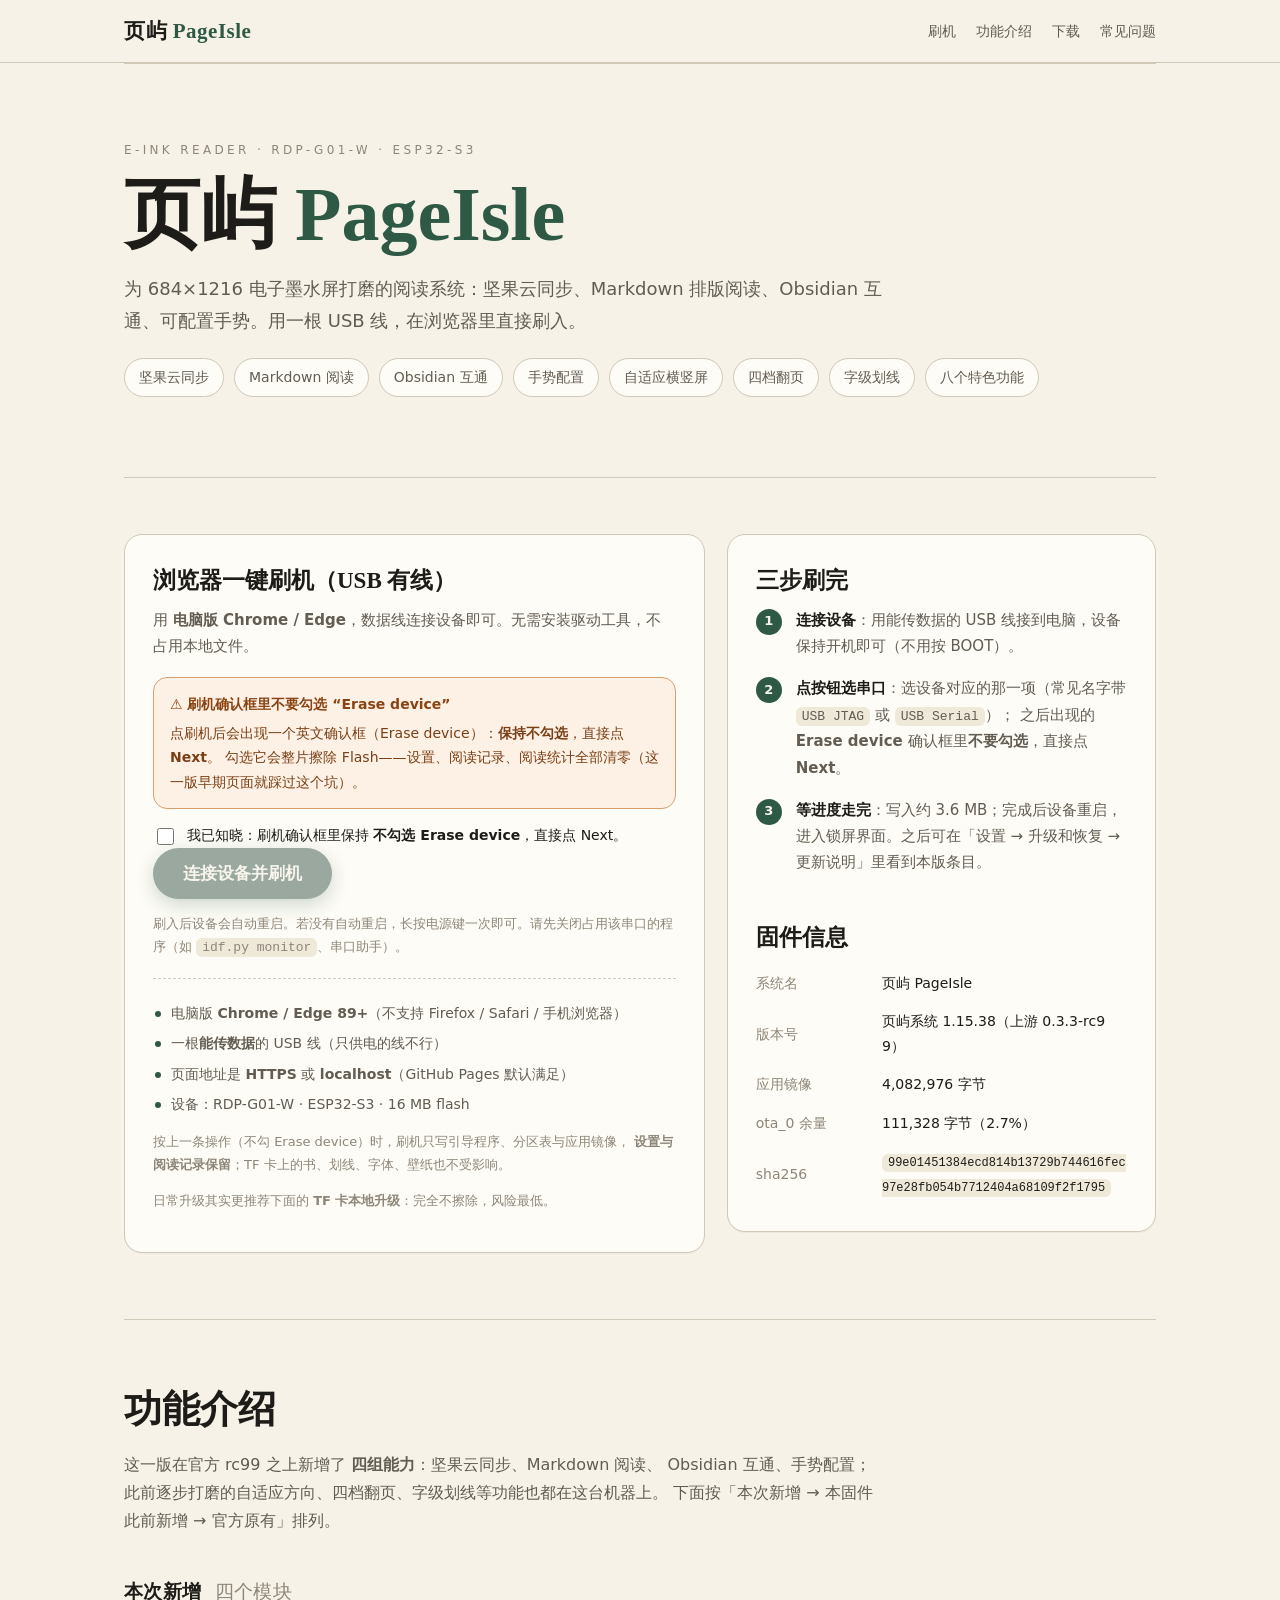
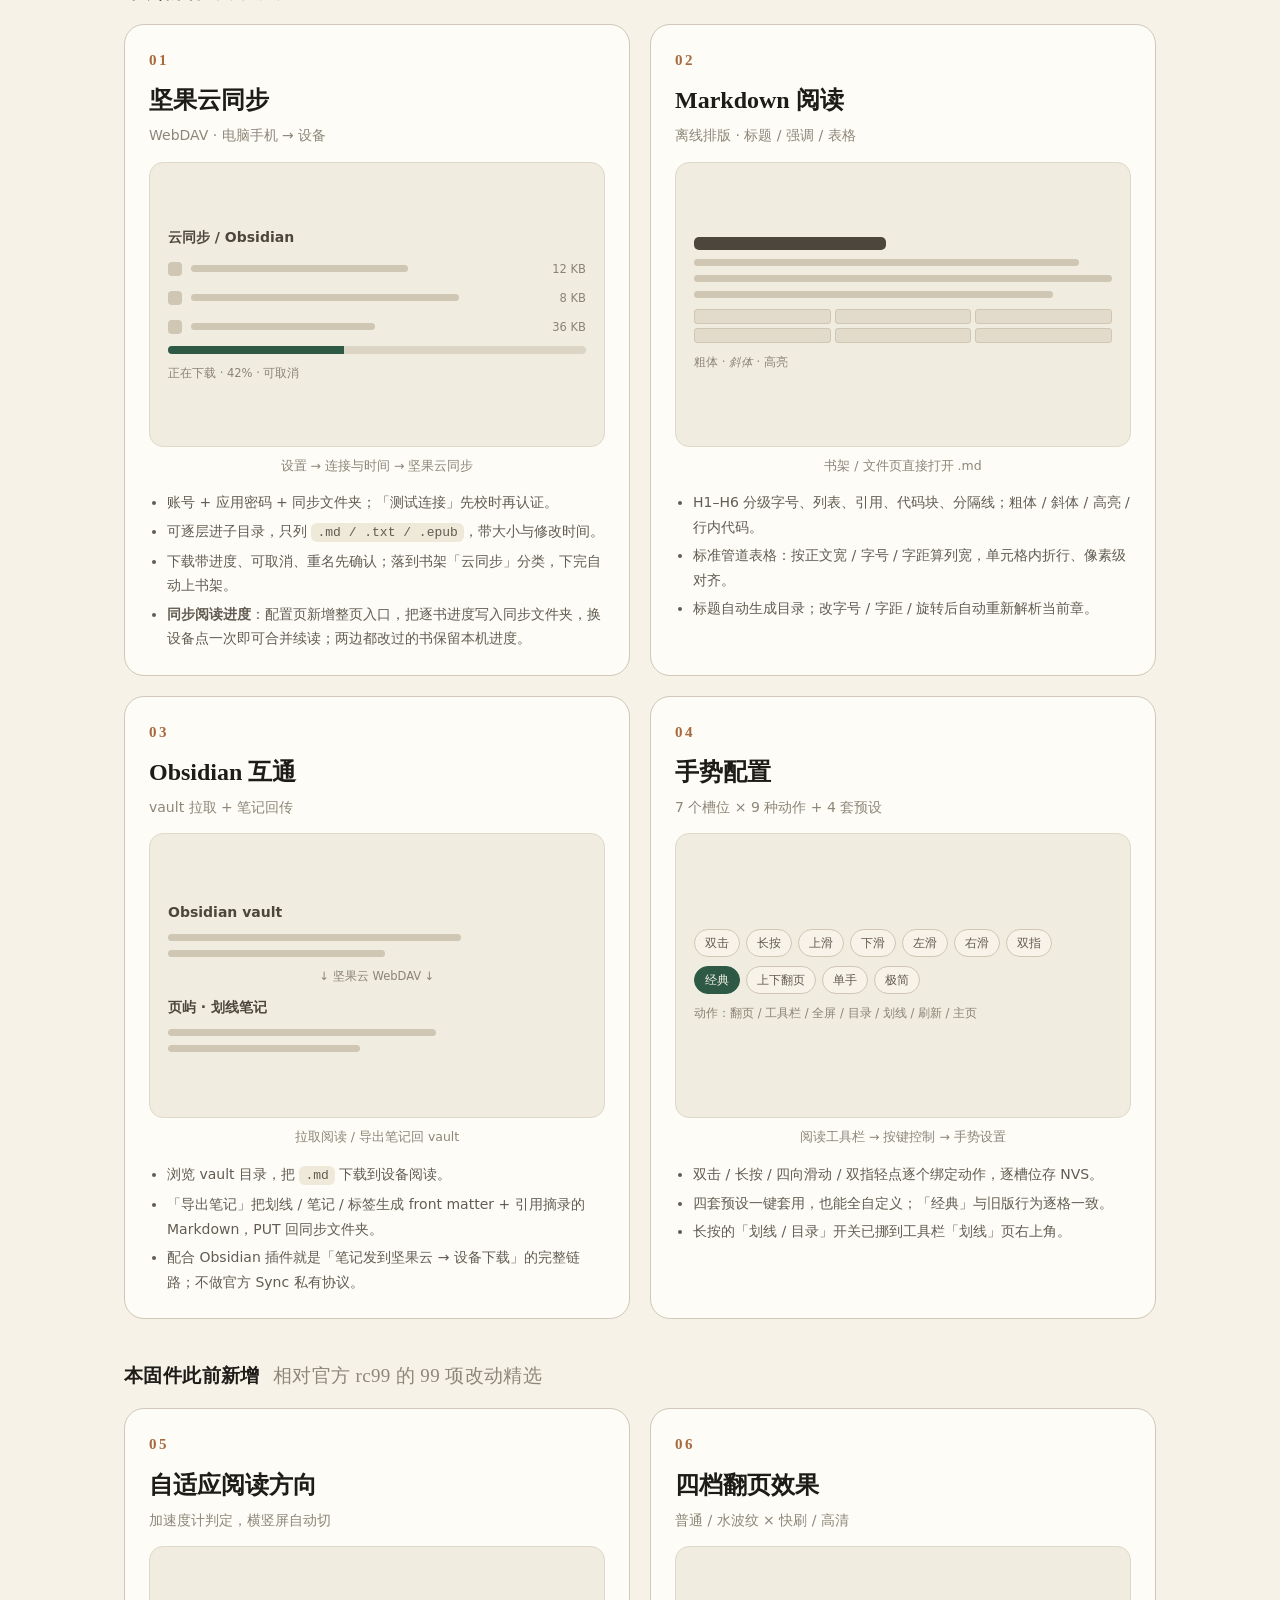
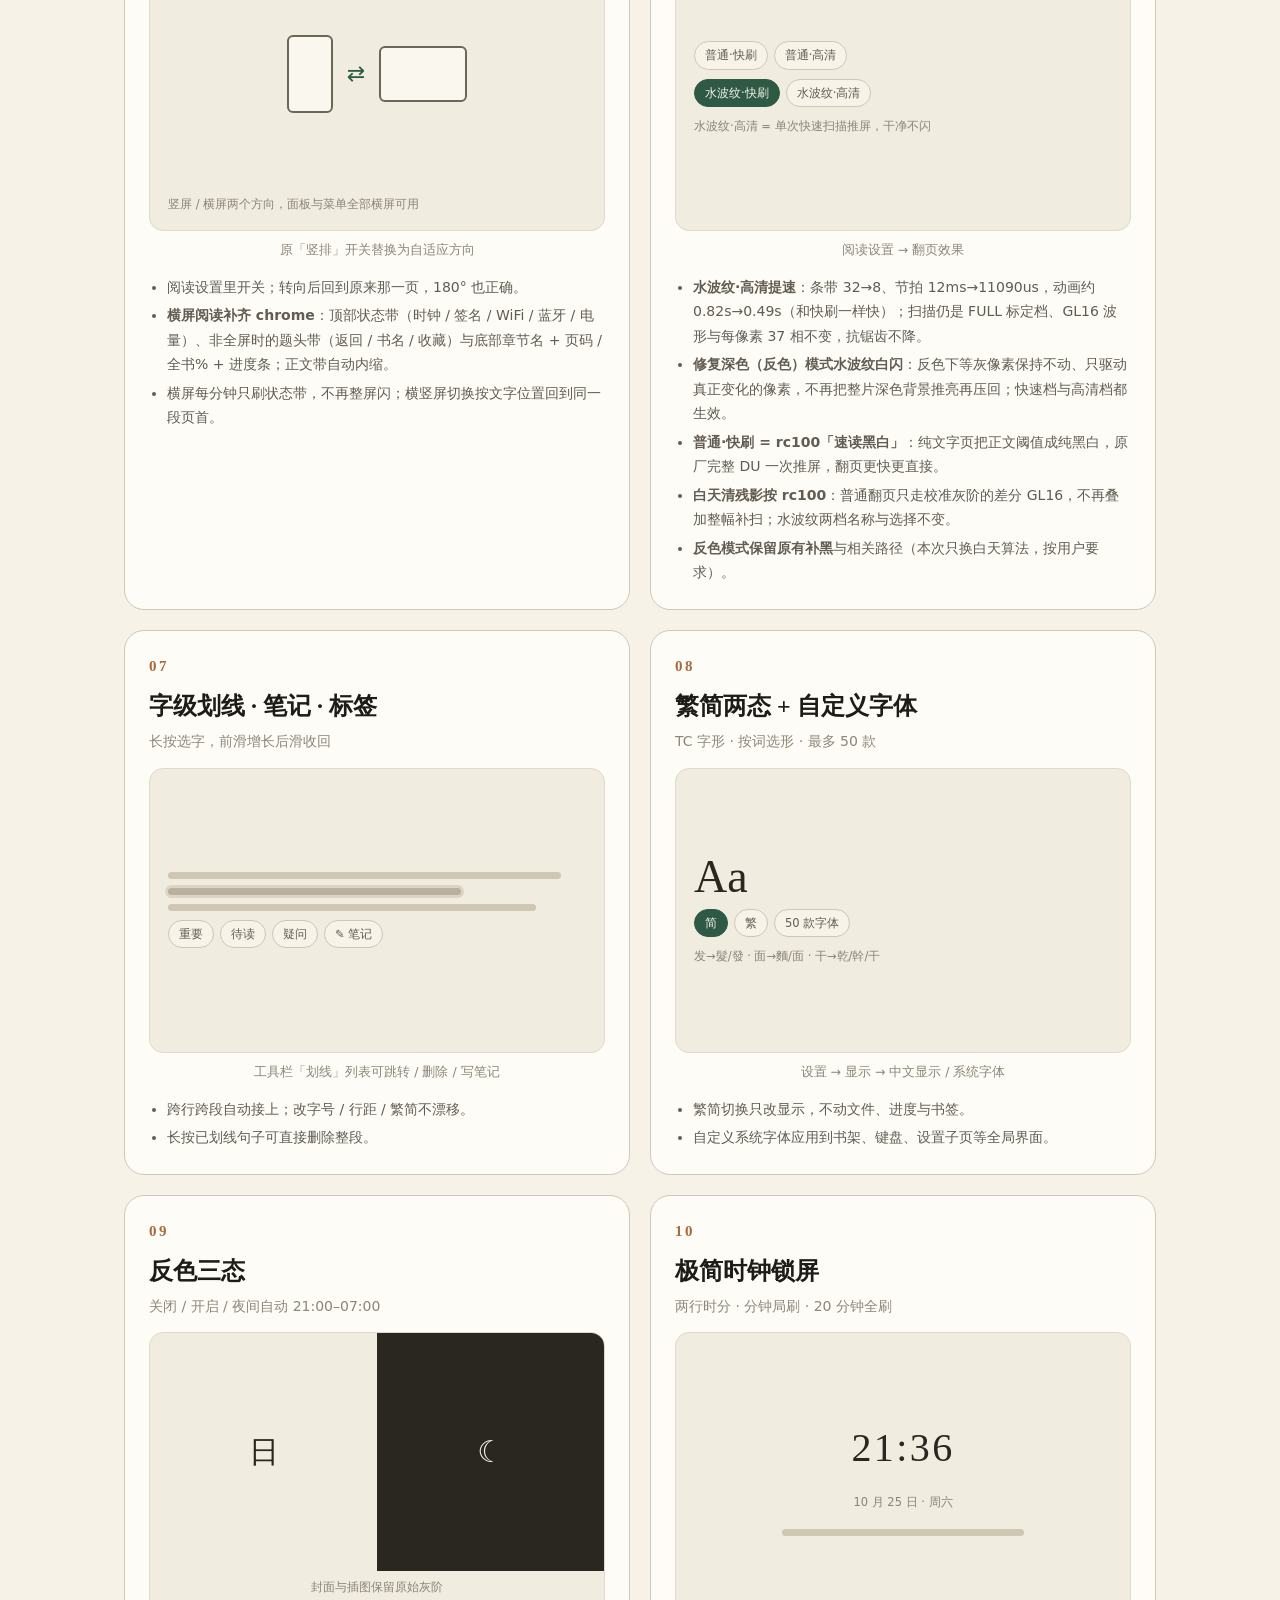
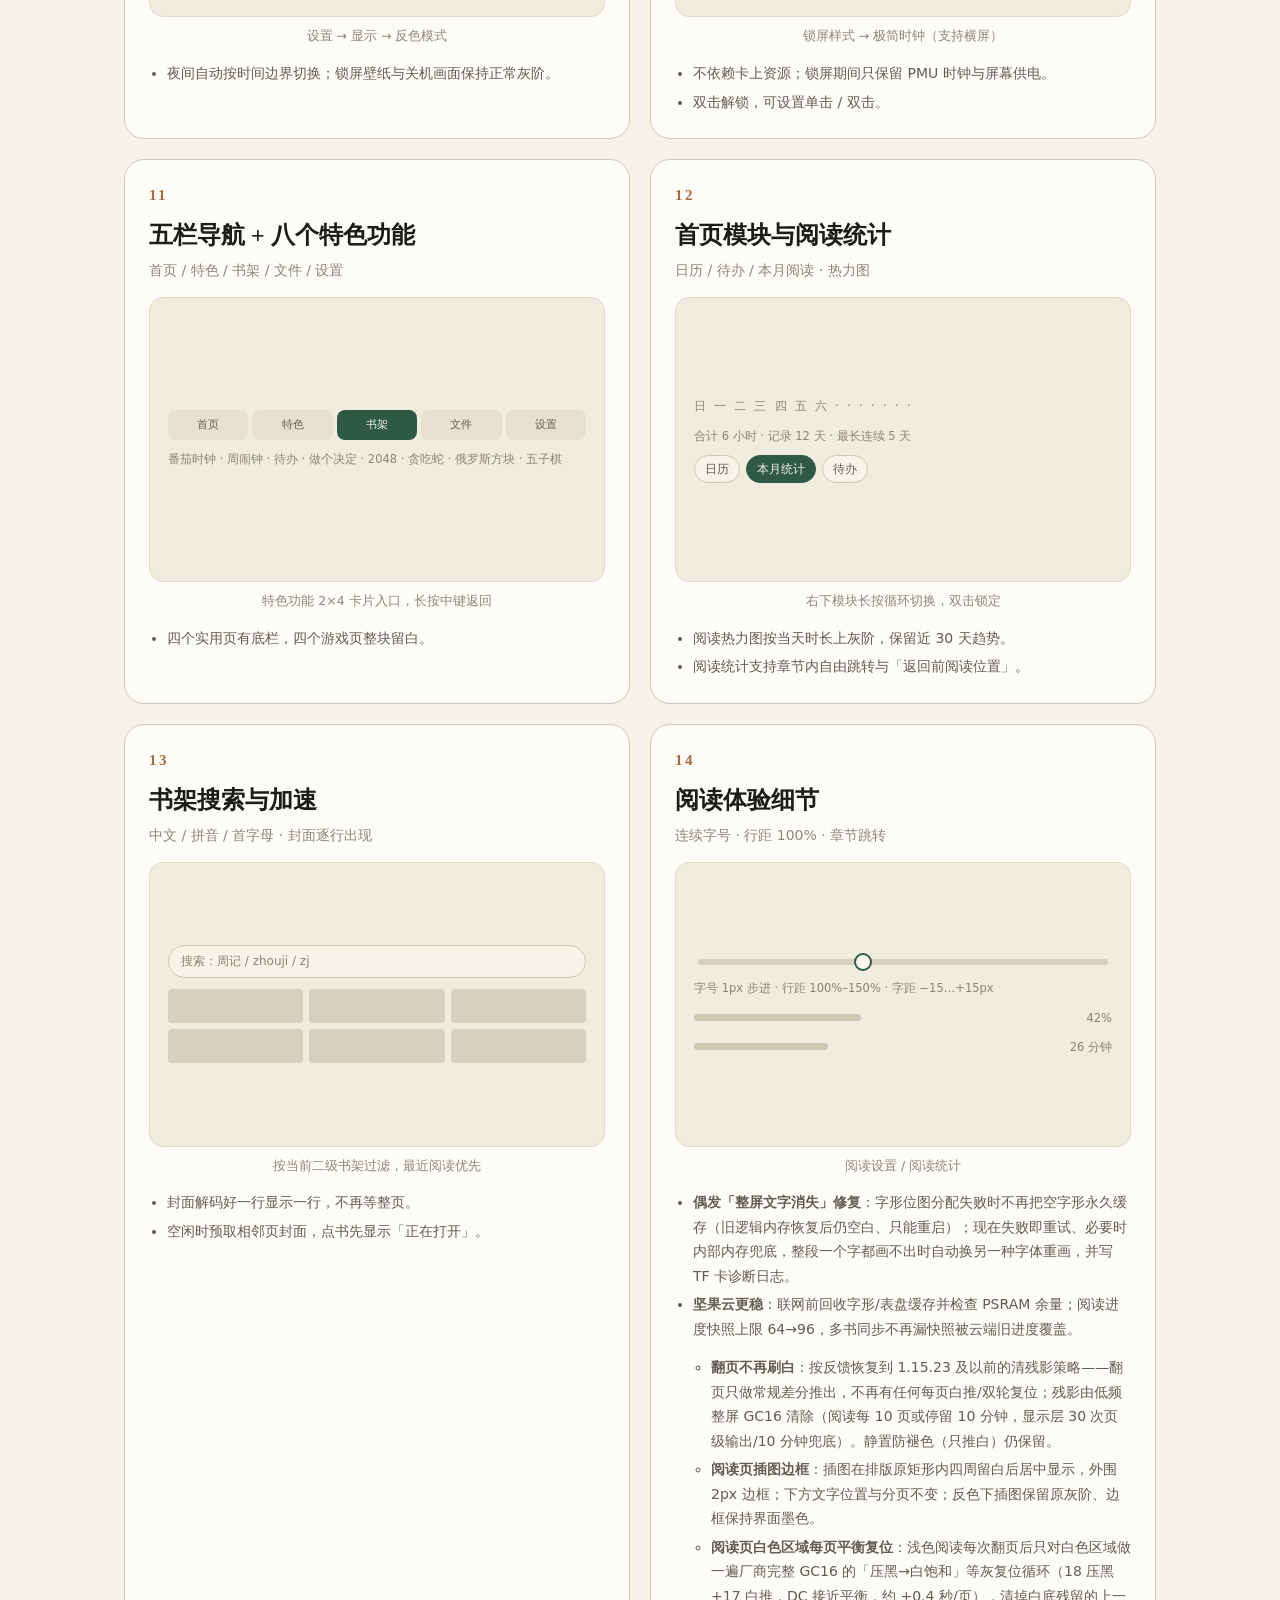
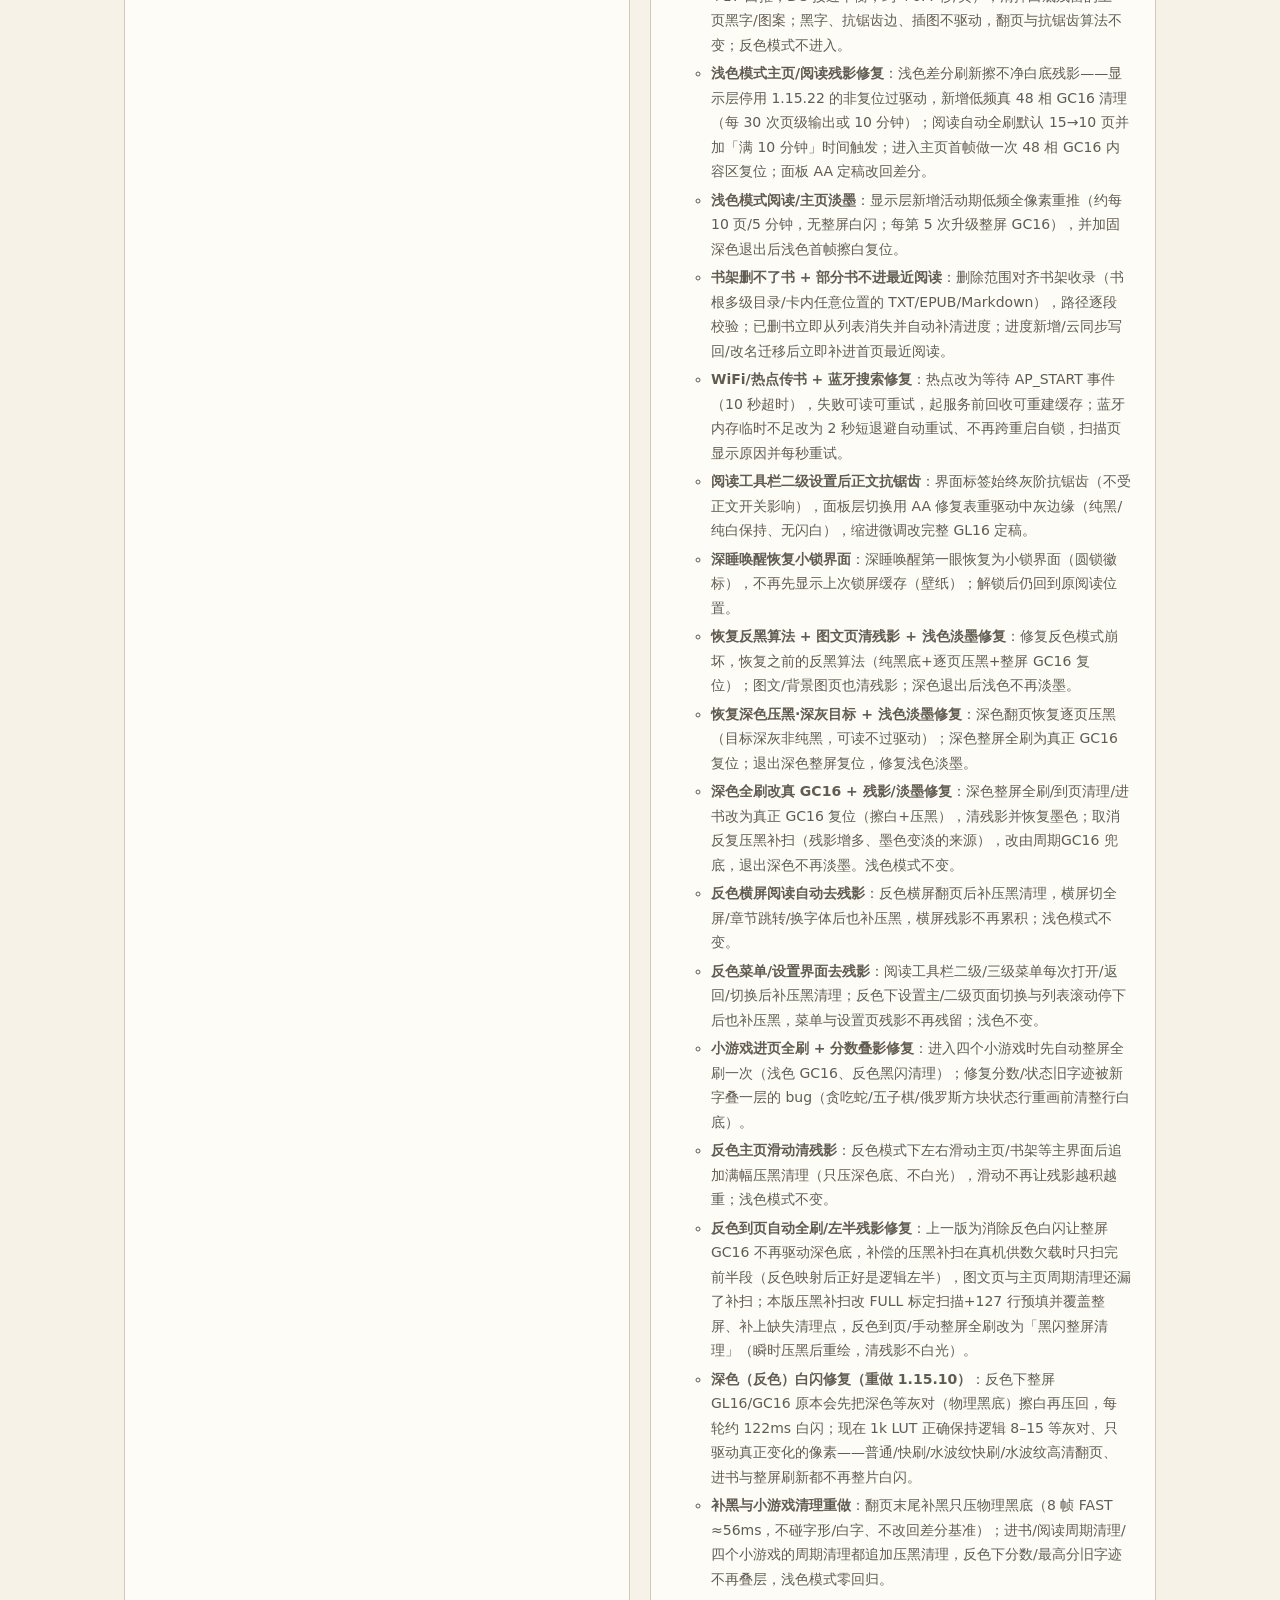
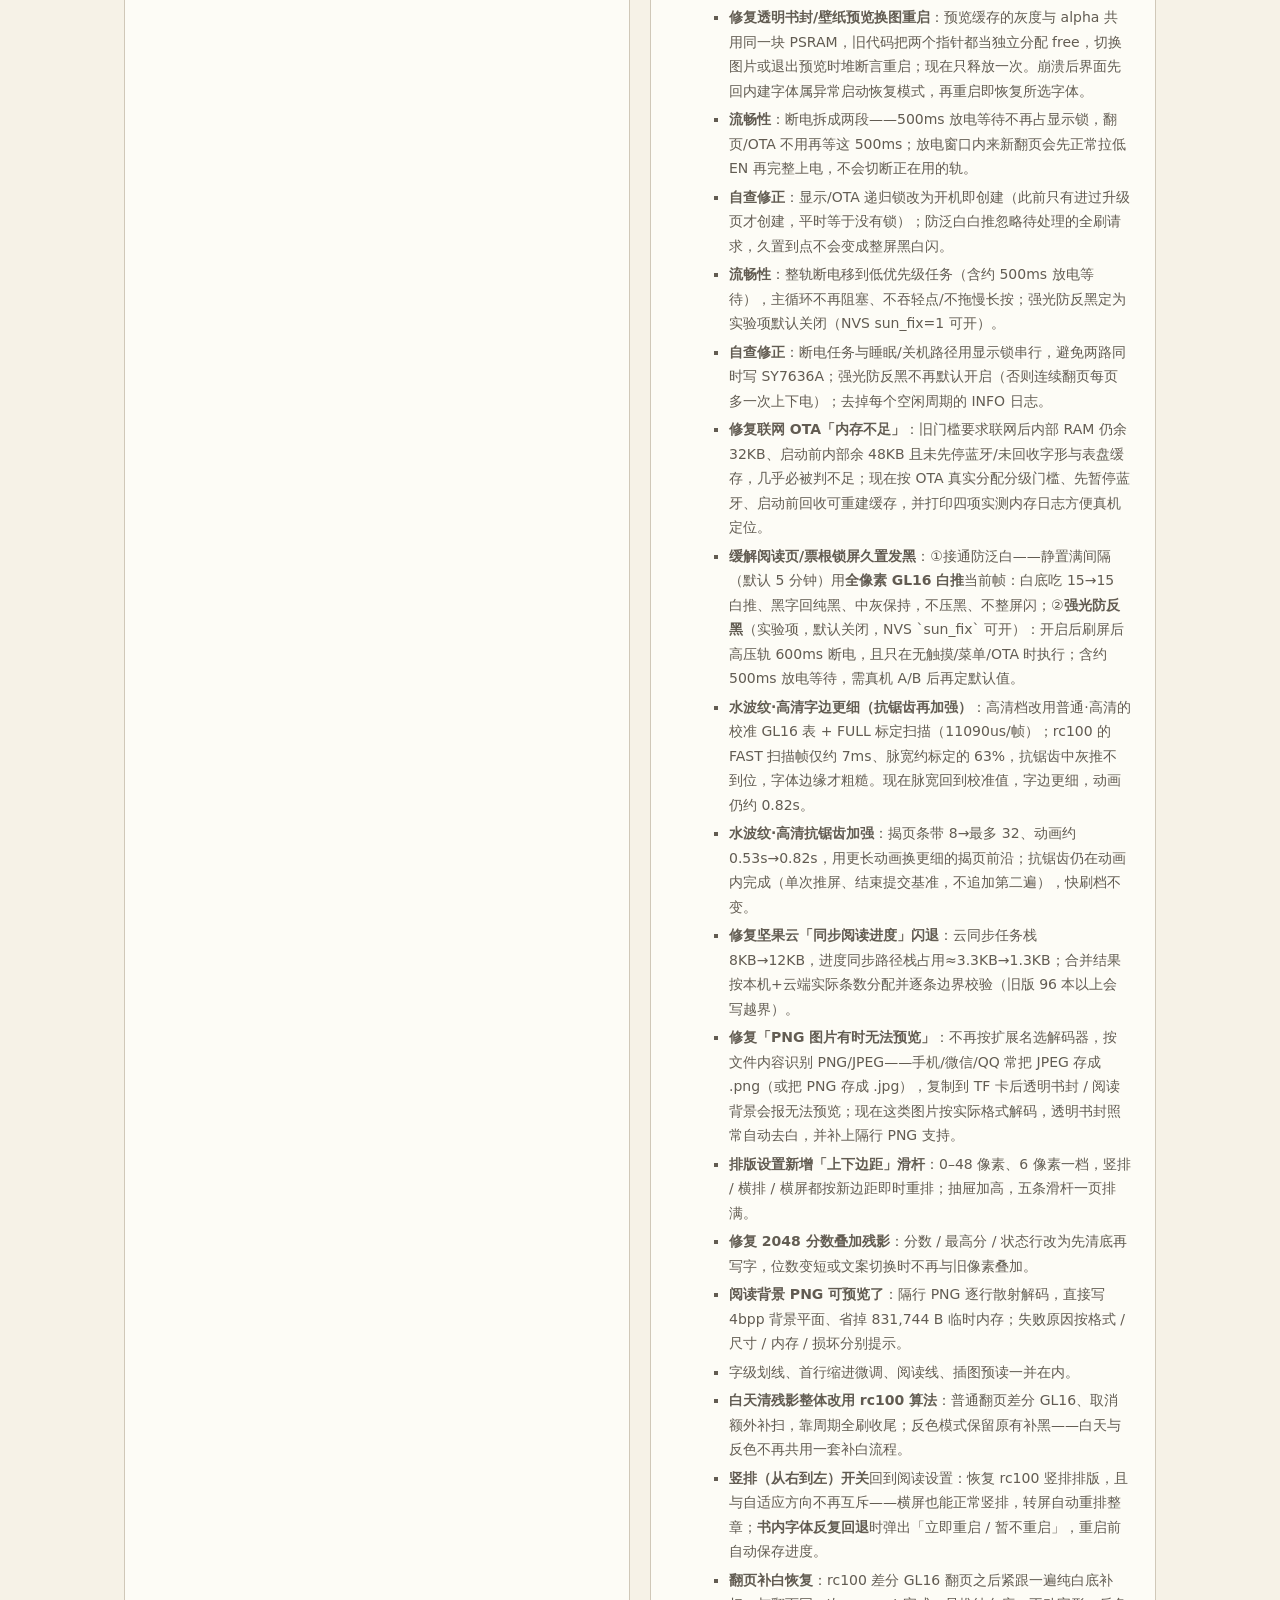
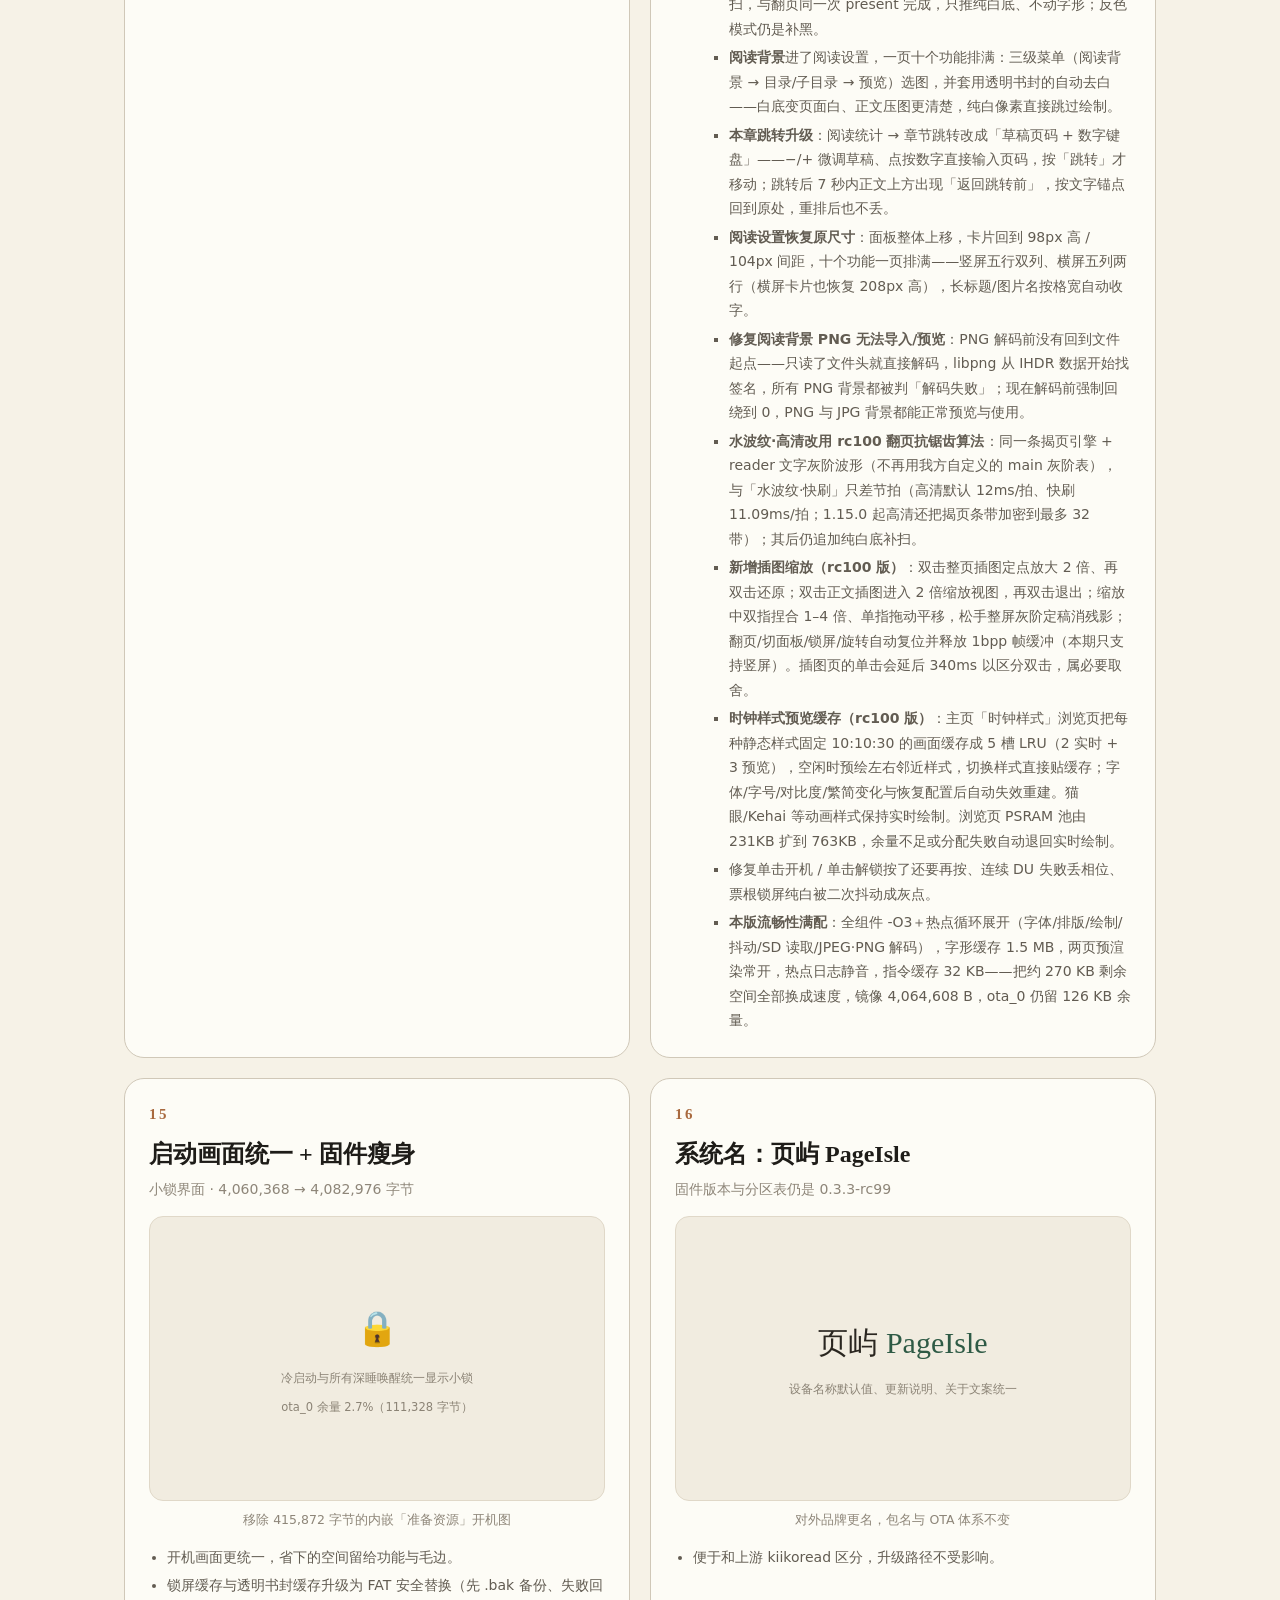
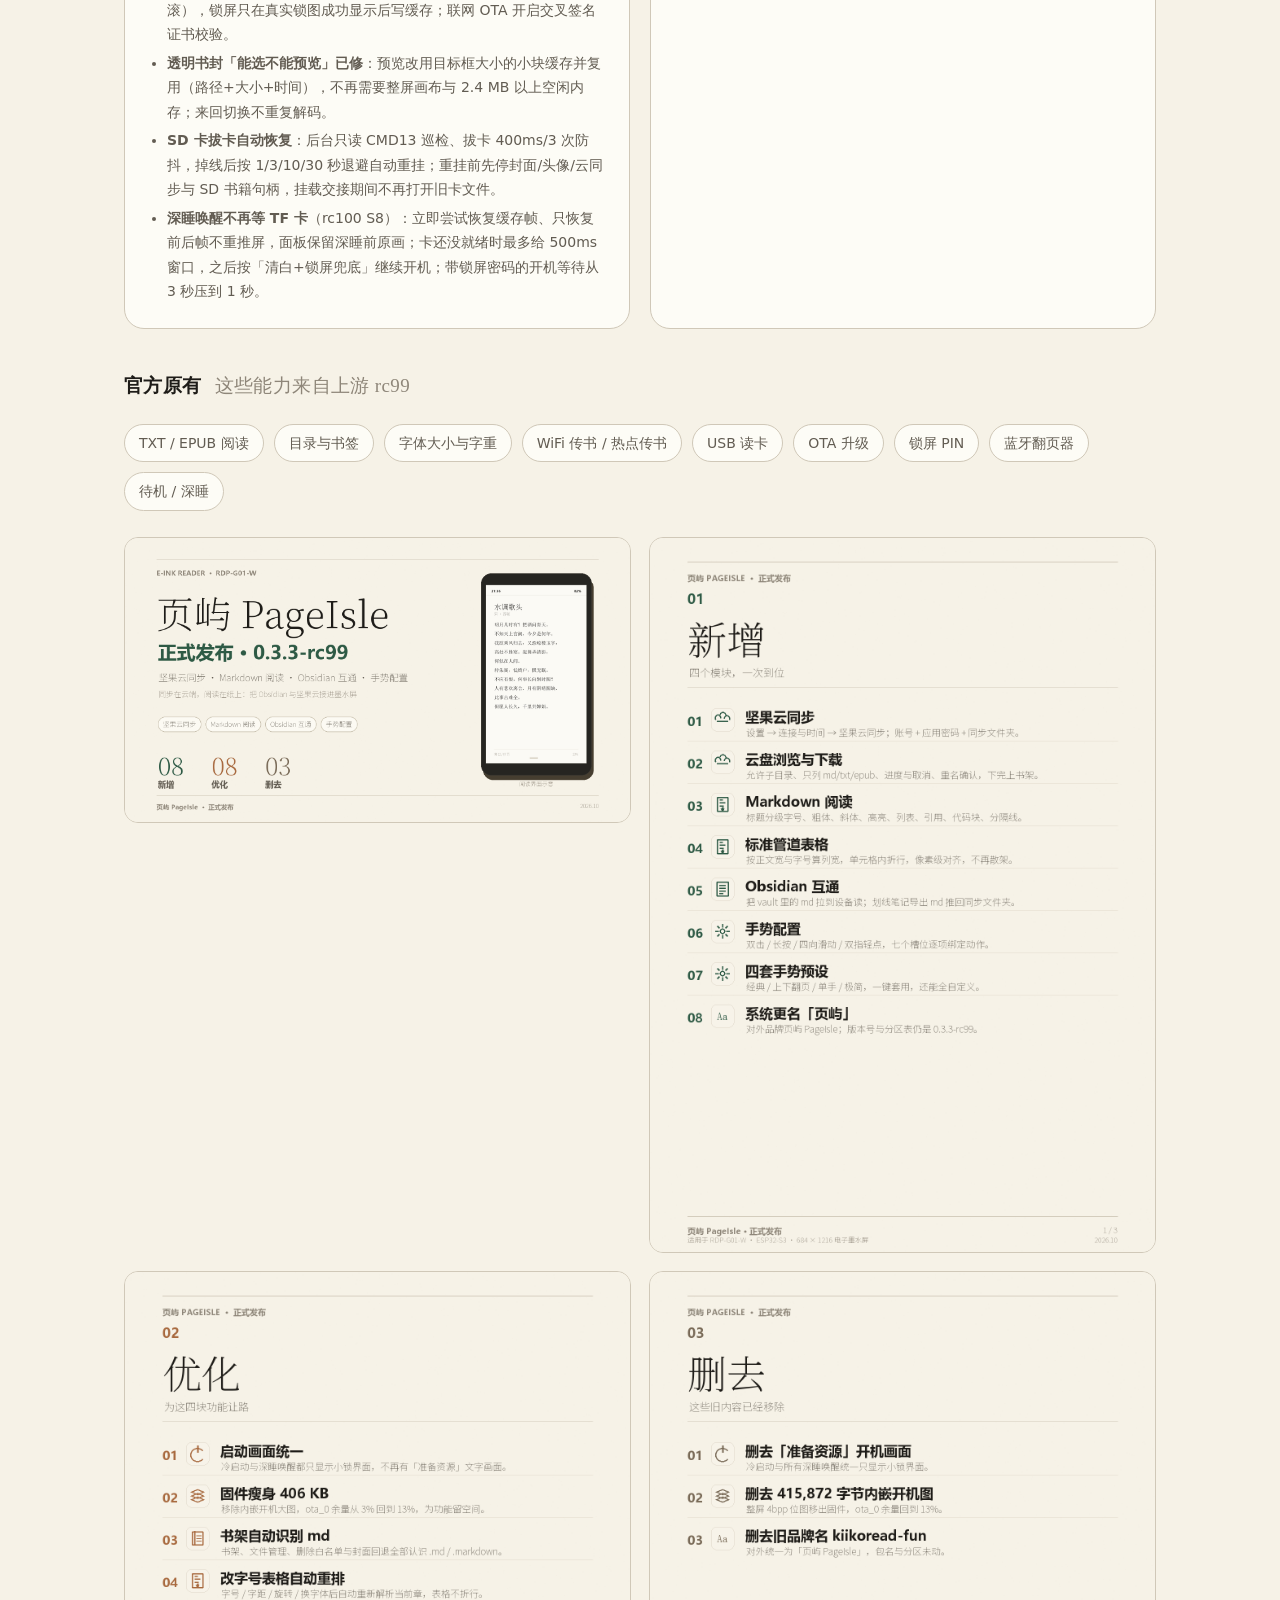
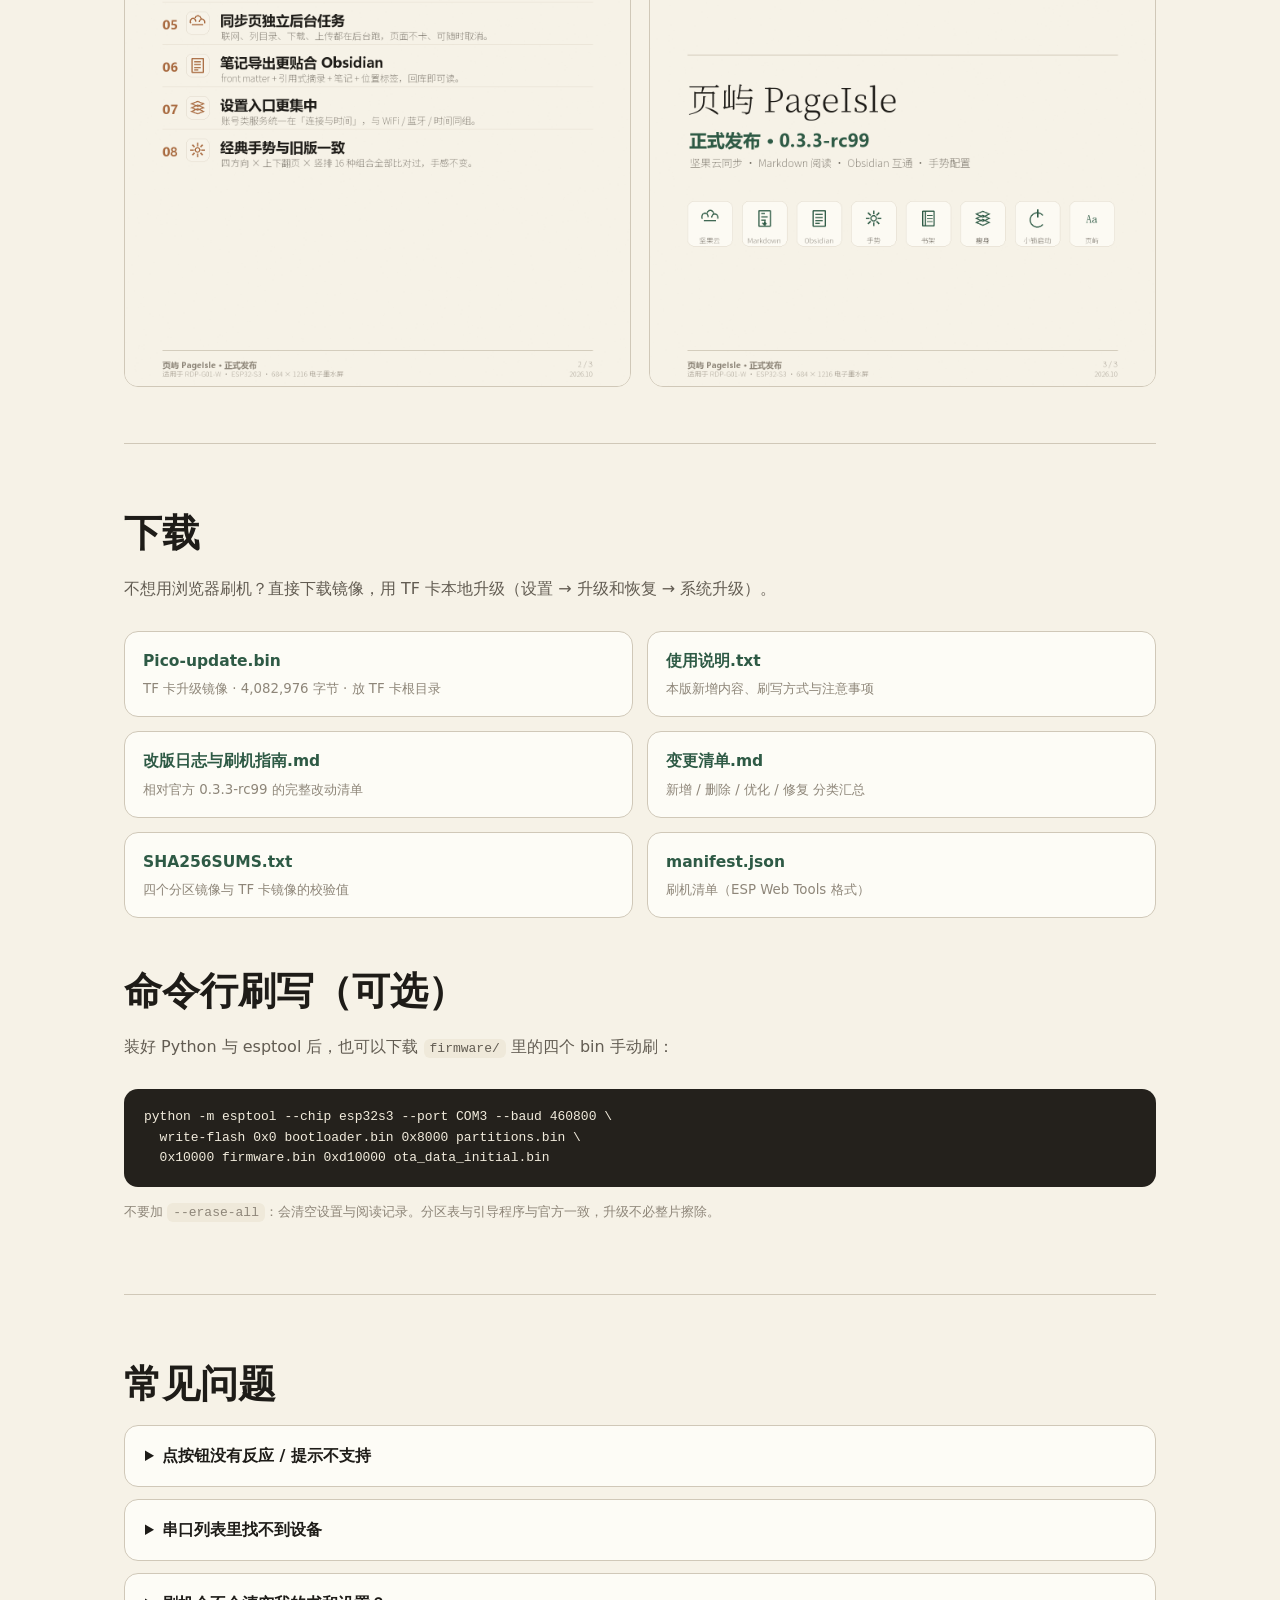
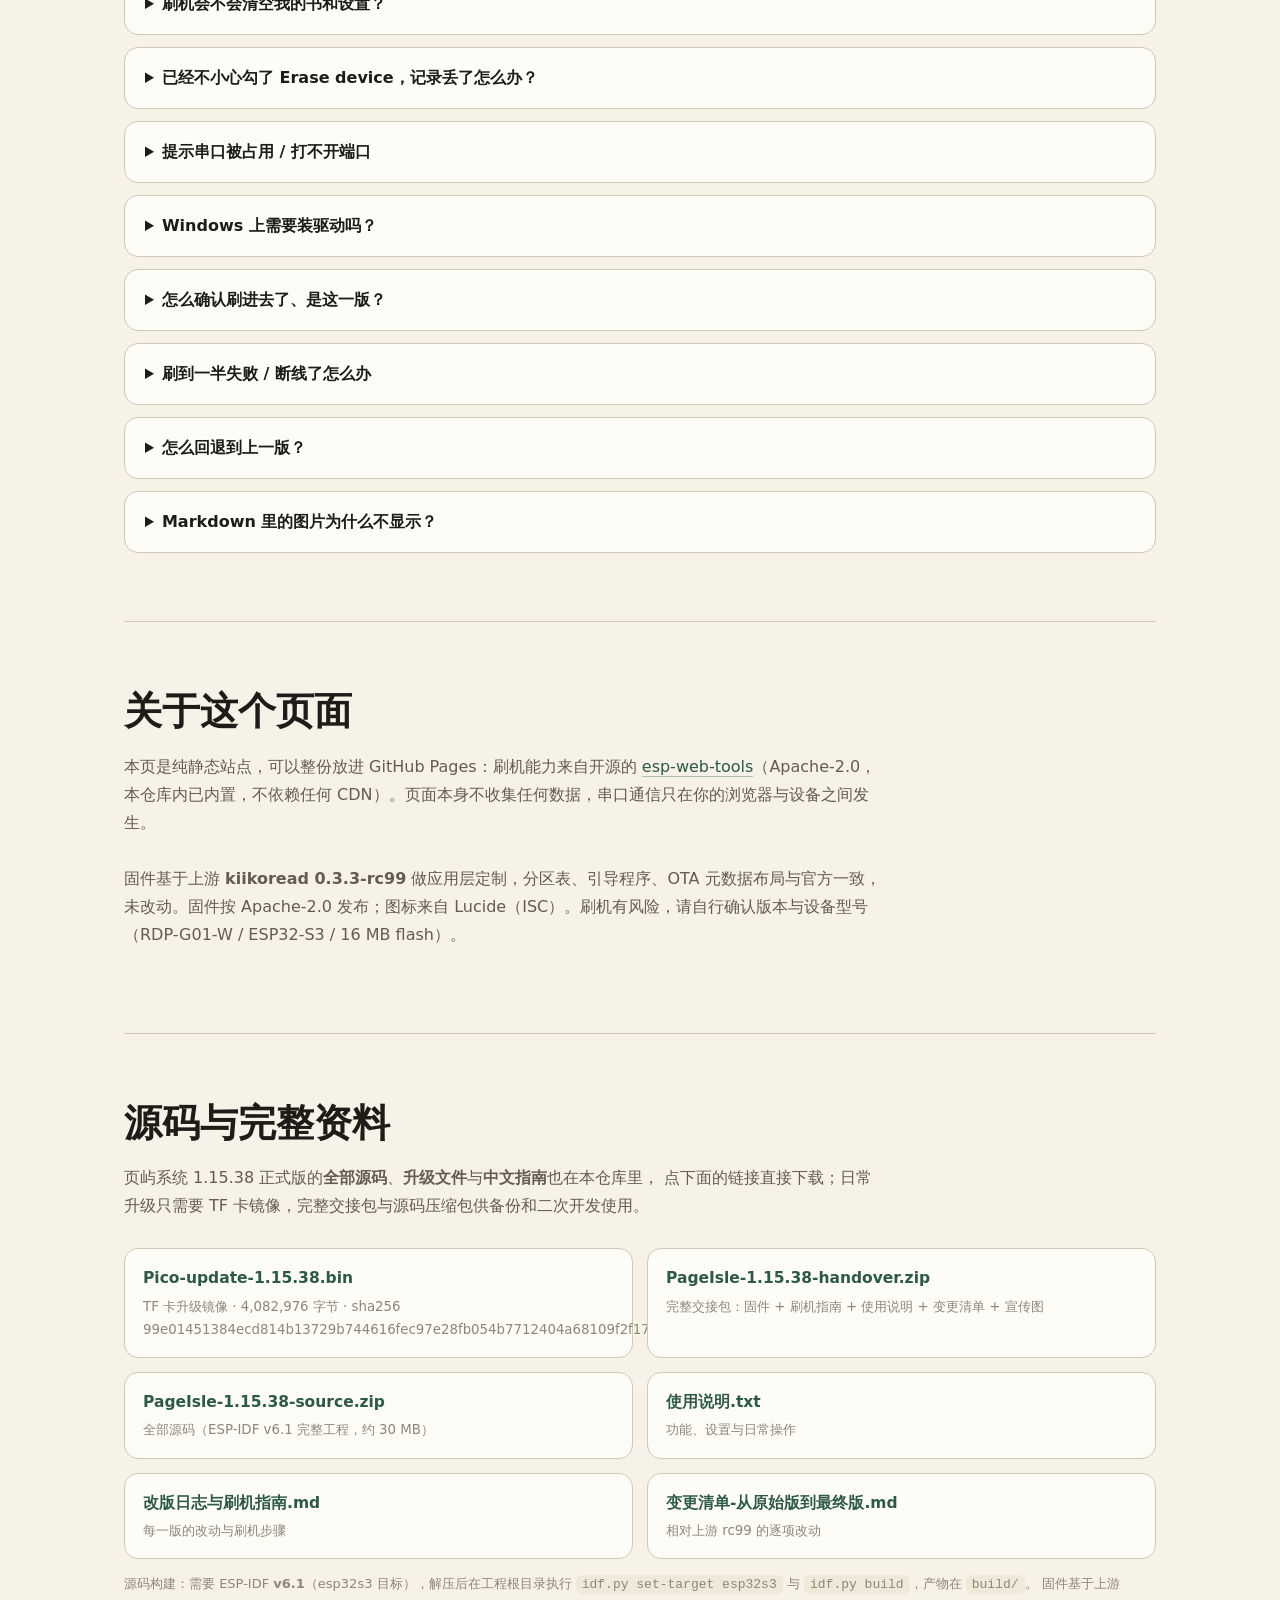
==== index.html @ ba0ce795 "页屿系统 1.15.38 正式版：刷机站、源码、升级文件与中文指南入库" ====
<!doctype html>
<html lang="zh-CN">
<head>
<meta charset="utf-8">
<meta name="viewport" content="width=device-width, initial-scale=1">
<title>页屿 PageIsle · 刷机与功能介绍</title>
<meta name="description" content="页屿 PageIsle 墨水屏阅读器固件：浏览器一键刷机（USB 有线），支持坚果云同步、Markdown 阅读、Obsidian 互通与手势配置。">
<meta name="theme-color" content="#f6f2e7">
<link rel="icon" href="favicon.svg" type="image/svg+xml">
<link rel="stylesheet" href="style.css">
</head>
<body>

<header class="top">
  <div class="wrap">
    <div class="brand">页屿 <span>PageIsle</span></div>
    <nav>
      <a href="#flash">刷机</a>
      <a href="#features">功能介绍</a>
      <a href="#downloads">下载</a>
      <a href="#faq">常见问题</a>
    </nav>
  </div>
</header>

<main class="wrap">

  <section class="hero" id="top">
    <p class="eyebrow">E-INK READER · RDP-G01-W · ESP32-S3</p>
    <h1>页屿 <em>PageIsle</em></h1>
    <p class="lead">为 684×1216 电子墨水屏打磨的阅读系统：坚果云同步、Markdown 排版阅读、Obsidian 互通、可配置手势。用一根 USB 线，在浏览器里直接刷入。</p>
    <ul class="chips">
      <li>坚果云同步</li><li>Markdown 阅读</li><li>Obsidian 互通</li><li>手势配置</li>
      <li>自适应横竖屏</li><li>四档翻页</li><li>字级划线</li><li>八个特色功能</li>
    </ul>
  </section>

  <section class="flash" id="flash">
    <div class="card">
      <h2>浏览器一键刷机（USB 有线）</h2>
      <p class="sub">用 <b>电脑版 Chrome / Edge</b>，数据线连接设备即可。无需安装驱动工具，不占用本地文件。</p>

      <div class="warn">
        <b class="warn-title">⚠ 刷机确认框里不要勾选 “Erase device”</b>
        点刷机后会出现一个英文确认框（Erase device）：<b>保持不勾选</b>，直接点 <b>Next</b>。
        勾选它会整片擦除 Flash——设置、阅读记录、阅读统计全部清零（这一版早期页面就踩过这个坑）。
      </div>

      <label class="ack">
        <input type="checkbox" id="erase-ack">
        <span>我已知晓：刷机确认框里保持 <b>不勾选 Erase device</b>，直接点 Next。</span>
      </label>

      <esp-web-install-button manifest="firmware/manifest.json">
        <button class="flash-btn" slot="activate" id="flash-btn" disabled>连接设备并刷机</button>
        <span class="unsupported" slot="unsupported">当前浏览器不支持 Web Serial，请改用电脑版 Chrome 或 Edge（89 及以上）。</span>
        <span class="not-allowed" slot="not-allowed">页面必须通过 HTTPS 或 localhost 打开才能刷机。</span>
      </esp-web-install-button>

      <p class="hint">刷入后设备会自动重启。若没有自动重启，长按电源键一次即可。请先关闭占用该串口的程序（如 <code>idf.py monitor</code>、串口助手）。</p>
      <ul class="req">
        <li>电脑版 <b>Chrome / Edge 89+</b>（不支持 Firefox / Safari / 手机浏览器）</li>
        <li>一根<b>能传数据</b>的 USB 线（只供电的线不行）</li>
        <li>页面地址是 <b>HTTPS</b> 或 <b>localhost</b>（GitHub Pages 默认满足）</li>
        <li>设备：RDP-G01-W · ESP32-S3 · 16 MB flash</li>
      </ul>
      <p class="hint">按上一条操作（不勾 Erase device）时，刷机只写引导程序、分区表与应用镜像，
        <b>设置与阅读记录保留</b>；TF 卡上的书、划线、字体、壁纸也不受影响。</p>
      <p class="hint">日常升级其实更推荐下面的 <b>TF 卡本地升级</b>：完全不擦除，风险最低。</p>
    </div>

    <div class="card">
      <h2>三步刷完</h2>
      <ol class="steps">
        <li><strong>连接设备</strong>：用能传数据的 USB 线接到电脑，设备保持开机即可（不用按 BOOT）。</li>
        <li><strong>点按钮选串口</strong>：选设备对应的那一项（常见名字带 <code>USB JTAG</code> 或 <code>USB Serial</code>）；
          之后出现的 <b>Erase device</b> 确认框里<b>不要勾选</b>，直接点 <b>Next</b>。</li>
        <li><strong>等进度走完</strong>：写入约 3.6 MB；完成后设备重启，进入锁屏界面。之后可在「设置 → 升级和恢复 → 更新说明」里看到本版条目。</li>
      </ol>

      <h2 style="margin-top:26px">固件信息</h2>
      <table class="meta">
        <tr><th>系统名</th><td>页屿 PageIsle</td></tr>
        <tr><th>版本号</th><td>页屿系统 1.15.38（上游 0.3.3-rc99）</td></tr>
        <tr><th>应用镜像</th><td>4,082,976 字节</td></tr>
        <tr><th>ota_0 余量</th><td>111,328 字节（2.7%）</td></tr>
        <tr><th>sha256</th><td><code>99e01451384ecd814b13729b744616fec97e28fb054b7712404a68109f2f1795</code></td></tr>
      </table>
    </div>
  </section>

  <section id="features">
    <h2>功能介绍</h2>
    <p class="section-lead">这一版在官方 rc99 之上新增了 <b>四组能力</b>：坚果云同步、Markdown 阅读、
      Obsidian 互通、手势配置；此前逐步打磨的自适应方向、四档翻页、字级划线等功能也都在这台机器上。
      下面按「本次新增 → 本固件此前新增 → 官方原有」排列。</p>

    <h3 class="feat-group"><span>本次新增</span> 四个模块</h3>
    <div class="cards">

      <article class="promo-card">
        <div class="promo-no">01</div>
        <h3>坚果云同步</h3>
        <p class="promo-sub">WebDAV · 电脑手机 → 设备</p>
        <div class="promo-shot">
          <div class="mock">
            <div class="m-title">云同步 / Obsidian</div>
            <div class="m-row"><span class="m-dot"></span><span class="m-line" style="width:52%"></span><span class="m-meta">12 KB</span></div>
            <div class="m-row"><span class="m-dot"></span><span class="m-line" style="width:64%"></span><span class="m-meta">8 KB</span></div>
            <div class="m-row"><span class="m-dot"></span><span class="m-line" style="width:44%"></span><span class="m-meta">36 KB</span></div>
            <div class="m-progress"><span></span></div>
            <div class="m-meta2">正在下载 · 42% · 可取消</div>
          </div>
          <p class="promo-cap">设置 → 连接与时间 → 坚果云同步</p>
        </div>
        <ul class="promo-list">
          <li>账号 + 应用密码 + 同步文件夹；「测试连接」先校时再认证。</li>
          <li>可逐层进子目录，只列 <code>.md / .txt / .epub</code>，带大小与修改时间。</li>
          <li>下载带进度、可取消、重名先确认；落到书架「云同步」分类，下完自动上书架。</li>
          <li><b>同步阅读进度</b>：配置页新增整页入口，把逐书进度写入同步文件夹，换设备点一次即可合并续读；两边都改过的书保留本机进度。</li>
        </ul>
      </article>

      <article class="promo-card">
        <div class="promo-no">02</div>
        <h3>Markdown 阅读</h3>
        <p class="promo-sub">离线排版 · 标题 / 强调 / 表格</p>
        <div class="promo-shot">
          <div class="mock">
            <div class="m-h1"></div>
            <div class="m-line" style="width:92%"></div>
            <div class="m-line" style="width:100%"></div>
            <div class="m-line" style="width:86%"></div>
            <div class="m-table">
              <span class="m-cell"></span><span class="m-cell"></span><span class="m-cell"></span>
              <span class="m-cell"></span><span class="m-cell"></span><span class="m-cell"></span>
            </div>
            <div class="m-meta2">粗体 · <i>斜体</i> · <span class="m-hl">高亮</span></div>
          </div>
          <p class="promo-cap">书架 / 文件页直接打开 .md</p>
        </div>
        <ul class="promo-list">
          <li>H1–H6 分级字号、列表、引用、代码块、分隔线；粗体 / 斜体 / 高亮 / 行内代码。</li>
          <li>标准管道表格：按正文宽 / 字号 / 字距算列宽，单元格内折行、像素级对齐。</li>
          <li>标题自动生成目录；改字号 / 字距 / 旋转后自动重新解析当前章。</li>
        </ul>
      </article>

      <article class="promo-card">
        <div class="promo-no">03</div>
        <h3>Obsidian 互通</h3>
        <p class="promo-sub">vault 拉取 + 笔记回传</p>
        <div class="promo-shot">
          <div class="mock">
            <div class="m-title">Obsidian vault</div>
            <div class="m-line" style="width:70%"></div>
            <div class="m-line" style="width:52%"></div>
            <div class="m-arrow">↓ 坚果云 WebDAV ↓</div>
            <div class="m-title">页屿 · 划线笔记</div>
            <div class="m-line" style="width:64%"></div>
            <div class="m-line" style="width:46%"></div>
          </div>
          <p class="promo-cap">拉取阅读 / 导出笔记回 vault</p>
        </div>
        <ul class="promo-list">
          <li>浏览 vault 目录，把 <code>.md</code> 下载到设备阅读。</li>
          <li>「导出笔记」把划线 / 笔记 / 标签生成 front matter + 引用摘录的 Markdown，PUT 回同步文件夹。</li>
          <li>配合 Obsidian 插件就是「笔记发到坚果云 → 设备下载」的完整链路；不做官方 Sync 私有协议。</li>
        </ul>
      </article>

      <article class="promo-card">
        <div class="promo-no">04</div>
        <h3>手势配置</h3>
        <p class="promo-sub">7 个槽位 × 9 种动作 + 4 套预设</p>
        <div class="promo-shot">
          <div class="mock">
            <div class="m-chiprow">
              <span class="m-chip">双击</span><span class="m-chip">长按</span><span class="m-chip">上滑</span>
              <span class="m-chip">下滑</span><span class="m-chip">左滑</span><span class="m-chip">右滑</span>
              <span class="m-chip">双指</span>
            </div>
            <div class="m-chiprow">
              <span class="m-chip on">经典</span><span class="m-chip">上下翻页</span><span class="m-chip">单手</span><span class="m-chip">极简</span>
            </div>
            <div class="m-meta2">动作：翻页 / 工具栏 / 全屏 / 目录 / 划线 / 刷新 / 主页</div>
          </div>
          <p class="promo-cap">阅读工具栏 → 按键控制 → 手势设置</p>
        </div>
        <ul class="promo-list">
          <li>双击 / 长按 / 四向滑动 / 双指轻点逐个绑定动作，逐槽位存 NVS。</li>
          <li>四套预设一键套用，也能全自定义；「经典」与旧版行为逐格一致。</li>
          <li>长按的「划线 / 目录」开关已挪到工具栏「划线」页右上角。</li>
        </ul>
      </article>

    </div>

    <h3 class="feat-group"><span>本固件此前新增</span> 相对官方 rc99 的 99 项改动精选</h3>
    <div class="cards">

      <article class="promo-card">
        <div class="promo-no">05</div>
        <h3>自适应阅读方向</h3>
        <p class="promo-sub">加速度计判定，横竖屏自动切</p>
        <div class="promo-shot">
          <div class="mock">
            <div class="m-rotate"><span class="m-dev p"></span><span class="m-arrow2">⇄</span><span class="m-dev l"></span></div>
            <div class="m-meta2">竖屏 / 横屏两个方向，面板与菜单全部横屏可用</div>
          </div>
          <p class="promo-cap">原「竖排」开关替换为自适应方向</p>
        </div>
        <ul class="promo-list"><li>阅读设置里开关；转向后回到原来那一页，180° 也正确。</li><li><b>横屏阅读补齐 chrome</b>：顶部状态带（时钟 / 签名 / WiFi / 蓝牙 / 电量）、非全屏时的题头带（返回 / 书名 / 收藏）与底部章节名 + 页码 / 全书% + 进度条；正文带自动内缩。</li><li>横屏每分钟只刷状态带，不再整屏闪；横竖屏切换按文字位置回到同一段页首。</li></ul>
      </article>

      <article class="promo-card">
        <div class="promo-no">06</div>
        <h3>四档翻页效果</h3>
        <p class="promo-sub">普通 / 水波纹 × 快刷 / 高清</p>
        <div class="promo-shot">
          <div class="mock">
            <div class="m-chiprow"><span class="m-chip">普通·快刷</span><span class="m-chip">普通·高清</span></div>
            <div class="m-chiprow"><span class="m-chip on">水波纹·快刷</span><span class="m-chip">水波纹·高清</span></div>
            <div class="m-meta2">水波纹·高清 = 单次快速扫描推屏，干净不闪</div>
          </div>
          <p class="promo-cap">阅读设置 → 翻页效果</p>
        </div>
        <ul class="promo-list"><li><b>水波纹·高清提速</b>：条带 32→8、节拍 12ms→11090us，动画约 0.82s→0.49s（和快刷一样快）；扫描仍是 FULL 标定档、GL16 波形与每像素 37 相不变，抗锯齿不降。</li><li><b>修复深色（反色）模式水波纹白闪</b>：反色下等灰像素保持不动、只驱动真正变化的像素，不再把整片深色背景推亮再压回；快速档与高清档都生效。</li><li><b>普通·快刷 = rc100「速读黑白」</b>：纯文字页把正文阈值成纯黑白，原厂完整 DU 一次推屏，翻页更快更直接。</li><li><b>白天清残影按 rc100</b>：普通翻页只走校准灰阶的差分 GL16，不再叠加整幅补扫；水波纹两档名称与选择不变。</li><li><b>反色模式保留原有补黑</b>与相关路径（本次只换白天算法，按用户要求）。</li></ul>
      </article>

      <article class="promo-card">
        <div class="promo-no">07</div>
        <h3>字级划线 · 笔记 · 标签</h3>
        <p class="promo-sub">长按选字，前滑增长后滑收回</p>
        <div class="promo-shot">
          <div class="mock">
            <div class="m-line" style="width:94%"></div>
            <div class="m-line hi" style="width:70%"></div>
            <div class="m-line" style="width:88%"></div>
            <div class="m-chiprow"><span class="m-chip">重要</span><span class="m-chip">待读</span><span class="m-chip">疑问</span><span class="m-chip">✎ 笔记</span></div>
          </div>
          <p class="promo-cap">工具栏「划线」列表可跳转 / 删除 / 写笔记</p>
        </div>
        <ul class="promo-list"><li>跨行跨段自动接上；改字号 / 行距 / 繁简不漂移。</li><li>长按已划线句子可直接删除整段。</li></ul>
      </article>

      <article class="promo-card">
        <div class="promo-no">08</div>
        <h3>繁简两态 + 自定义字体</h3>
        <p class="promo-sub">TC 字形 · 按词选形 · 最多 50 款</p>
        <div class="promo-shot">
          <div class="mock">
            <div class="m-aa">Aa</div>
            <div class="m-chiprow"><span class="m-chip on">简</span><span class="m-chip">繁</span><span class="m-chip">50 款字体</span></div>
            <div class="m-meta2">发→髮/發 · 面→麵/面 · 干→乾/幹/干</div>
          </div>
          <p class="promo-cap">设置 → 显示 → 中文显示 / 系统字体</p>
        </div>
        <ul class="promo-list"><li>繁简切换只改显示，不动文件、进度与书签。</li><li>自定义系统字体应用到书架、键盘、设置子页等全局界面。</li></ul>
      </article>

      <article class="promo-card">
        <div class="promo-no">09</div>
        <h3>反色三态</h3>
        <p class="promo-sub">关闭 / 开启 / 夜间自动 21:00–07:00</p>
        <div class="promo-shot">
          <div class="mock split">
            <div class="m-half">日</div><div class="m-half dark">☾</div>
            <div class="m-meta2">封面与插图保留原始灰阶</div>
          </div>
          <p class="promo-cap">设置 → 显示 → 反色模式</p>
        </div>
        <ul class="promo-list"><li>夜间自动按时间边界切换；锁屏壁纸与关机画面保持正常灰阶。</li></ul>
      </article>

      <article class="promo-card">
        <div class="promo-no">10</div>
        <h3>极简时钟锁屏</h3>
        <p class="promo-sub">两行时分 · 分钟局刷 · 20 分钟全刷</p>
        <div class="promo-shot">
          <div class="mock center">
            <div class="m-time">21:36</div>
            <div class="m-meta2">10 月 25 日 · 周六</div>
            <div class="m-line" style="width:58%;margin:8px auto 0"></div>
          </div>
          <p class="promo-cap">锁屏样式 → 极简时钟（支持横屏）</p>
        </div>
        <ul class="promo-list"><li>不依赖卡上资源；锁屏期间只保留 PMU 时钟与屏幕供电。</li><li>双击解锁，可设置单击 / 双击。</li></ul>
      </article>

      <article class="promo-card">
        <div class="promo-no">11</div>
        <h3>五栏导航 + 八个特色功能</h3>
        <p class="promo-sub">首页 / 特色 / 书架 / 文件 / 设置</p>
        <div class="promo-shot">
          <div class="mock">
            <div class="m-tabs"><span>首页</span><span>特色</span><span class="on">书架</span><span>文件</span><span>设置</span></div>
            <div class="m-meta2">番茄时钟 · 周闹钟 · 待办 · 做个决定 · 2048 · 贪吃蛇 · 俄罗斯方块 · 五子棋</div>
          </div>
          <p class="promo-cap">特色功能 2×4 卡片入口，长按中键返回</p>
        </div>
        <ul class="promo-list"><li>四个实用页有底栏，四个游戏页整块留白。</li></ul>
      </article>

      <article class="promo-card">
        <div class="promo-no">12</div>
        <h3>首页模块与阅读统计</h3>
        <p class="promo-sub">日历 / 待办 / 本月阅读 · 热力图</p>
        <div class="promo-shot">
          <div class="mock">
            <div class="m-cal">日 一 二 三 四 五 六 · · · · · · ·</div>
            <div class="m-meta2">合计 6 小时 · 记录 12 天 · 最长连续 5 天</div>
            <div class="m-chiprow"><span class="m-chip">日历</span><span class="m-chip on">本月统计</span><span class="m-chip">待办</span></div>
          </div>
          <p class="promo-cap">右下模块长按循环切换，双击锁定</p>
        </div>
        <ul class="promo-list"><li>阅读热力图按当天时长上灰阶，保留近 30 天趋势。</li><li>阅读统计支持章节内自由跳转与「返回前阅读位置」。</li></ul>
      </article>

      <article class="promo-card">
        <div class="promo-no">13</div>
        <h3>书架搜索与加速</h3>
        <p class="promo-sub">中文 / 拼音 / 首字母 · 封面逐行出现</p>
        <div class="promo-shot">
          <div class="mock">
            <div class="m-search">搜索：周记 / zhouji / zj</div>
            <div class="m-books"><span></span><span></span><span></span><span></span><span></span><span></span></div>
          </div>
          <p class="promo-cap">按当前二级书架过滤，最近阅读优先</p>
        </div>
        <ul class="promo-list"><li>封面解码好一行显示一行，不再等整页。</li><li>空闲时预取相邻页封面，点书先显示「正在打开」。</li></ul>
      </article>

      <article class="promo-card">
        <div class="promo-no">14</div>
        <h3>阅读体验细节</h3>
        <p class="promo-sub">连续字号 · 行距 100% · 章节跳转</p>
        <div class="promo-shot">
          <div class="mock">
            <div class="m-slider"><span></span></div>
            <div class="m-meta2">字号 1px 步进 · 行距 100%–150% · 字距 −15…+15px</div>
            <div class="m-row"><span class="m-line" style="width:40%"></span><span class="m-meta">42%</span></div>
            <div class="m-row"><span class="m-line" style="width:32%"></span><span class="m-meta">26 分钟</span></div>
          </div>
          <p class="promo-cap">阅读设置 / 阅读统计</p>
        </div>
        <ul class="promo-list"><li><b>偶发「整屏文字消失」修复</b>：字形位图分配失败时不再把空字形永久缓存（旧逻辑内存恢复后仍空白、只能重启）；现在失败即重试、必要时内部内存兜底，整段一个字都画不出时自动换另一种字体重画，并写 TF 卡诊断日志。</li><li><b>坚果云更稳</b>：联网前回收字形/表盘缓存并检查 PSRAM 余量；阅读进度快照上限 64→96，多书同步不再漏快照被云端旧进度覆盖。</li><ul class="promo-list"><li><b>翻页不再刷白</b>：按反馈恢复到 1.15.23 及以前的清残影策略——翻页只做常规差分推出，不再有任何每页白推/双轮复位；残影由低频整屏 GC16 清除（阅读每 10 页或停留 10 分钟，显示层 30 次页级输出/10 分钟兜底）。静置防褪色（只推白）仍保留。</li><li><b>阅读页插图边框</b>：插图在排版原矩形内四周留白后居中显示，外围 2px 边框；下方文字位置与分页不变；反色下插图保留原灰阶、边框保持界面墨色。</li><li><b>阅读页白色区域每页平衡复位</b>：浅色阅读每次翻页后只对白色区域做一遍厂商完整 GC16 的「压黑→白饱和」等灰复位循环（18 压黑+17 白推，DC 接近平衡，约 +0.4 秒/页），清掉白底残留的上一页黑字/图案；黑字、抗锯齿边、插图不驱动，翻页与抗锯齿算法不变；反色模式不进入。</li><li><b>浅色模式主页/阅读残影修复</b>：浅色差分刷新擦不净白底残影——显示层停用 1.15.22 的非复位过驱动，新增低频真 48 相 GC16 清理（每 30 次页级输出或 10 分钟）；阅读自动全刷默认 15→10 页并加「满 10 分钟」时间触发；进入主页首帧做一次 48 相 GC16 内容区复位；面板 AA 定稿改回差分。</li><li><b>浅色模式阅读/主页淡墨</b>：显示层新增活动期低频全像素重推（约每 10 页/5 分钟，无整屏白闪；每第 5 次升级整屏 GC16），并加固深色退出后浅色首帧擦白复位。</li><li><b>书架删不了书 + 部分书不进最近阅读</b>：删除范围对齐书架收录（书根多级目录/卡内任意位置的 TXT/EPUB/Markdown），路径逐段校验；已删书立即从列表消失并自动补清进度；进度新增/云同步写回/改名迁移后立即补进首页最近阅读。</li><li><b>WiFi/热点传书 + 蓝牙搜索修复</b>：热点改为等待 AP_START 事件（10 秒超时），失败可读可重试，起服务前回收可重建缓存；蓝牙内存临时不足改为 2 秒短退避自动重试、不再跨重启自锁，扫描页显示原因并每秒重试。</li><li><b>阅读工具栏二级设置后正文抗锯齿</b>：界面标签始终灰阶抗锯齿（不受正文开关影响），面板层切换用 AA 修复表重驱动中灰边缘（纯黑/纯白保持、无闪白），缩进微调改完整 GL16 定稿。</li><li><b>深睡唤醒恢复小锁界面</b>：深睡唤醒第一眼恢复为小锁界面（圆锁徽标），不再先显示上次锁屏缓存（壁纸）；解锁后仍回到原阅读位置。</li><li><b>恢复反黑算法 + 图文页清残影 + 浅色淡墨修复</b>：修复反色模式崩坏，恢复之前的反黑算法（纯黑底+逐页压黑+整屏 GC16 复位）；图文/背景图页也清残影；深色退出后浅色不再淡墨。</li><li><b>恢复深色压黑·深灰目标 + 浅色淡墨修复</b>：深色翻页恢复逐页压黑（目标深灰非纯黑，可读不过驱动）；深色整屏全刷为真正 GC16 复位；退出深色整屏复位，修复浅色淡墨。</li><li><b>深色全刷改真 GC16 + 残影/淡墨修复</b>：深色整屏全刷/到页清理/进书改为真正 GC16 复位（擦白+压黑），清残影并恢复墨色；取消反复压黑补扫（残影增多、墨色变淡的来源），改由周期GC16 兜底，退出深色不再淡墨。浅色模式不变。</li><li><b>反色横屏阅读自动去残影</b>：反色横屏翻页后补压黑清理，横屏切全屏/章节跳转/换字体后也补压黑，横屏残影不再累积；浅色模式不变。</li><li><b>反色菜单/设置界面去残影</b>：阅读工具栏二级/三级菜单每次打开/返回/切换后补压黑清理；反色下设置主/二级页面切换与列表滚动停下后也补压黑，菜单与设置页残影不再残留；浅色不变。</li><li><b>小游戏进页全刷 + 分数叠影修复</b>：进入四个小游戏时先自动整屏全刷一次（浅色 GC16、反色黑闪清理）；修复分数/状态旧字迹被新字叠一层的 bug（贪吃蛇/五子棋/俄罗斯方块状态行重画前清整行白底）。</li><li><b>反色主页滑动清残影</b>：反色模式下左右滑动主页/书架等主界面后追加满幅压黑清理（只压深色底、不白光），滑动不再让残影越积越重；浅色模式不变。</li><li><b>反色到页自动全刷/左半残影修复</b>：上一版为消除反色白闪让整屏 GC16 不再驱动深色底，补偿的压黑补扫在真机供数欠载时只扫完前半段（反色映射后正好是逻辑左半），图文页与主页周期清理还漏了补扫；本版压黑补扫改 FULL 标定扫描+127 行预填并覆盖整屏、补上缺失清理点，反色到页/手动整屏全刷改为「黑闪整屏清理」（瞬时压黑后重绘，清残影不白光）。</li><li><b>深色（反色）白闪修复（重做 1.15.10）</b>：反色下整屏 GL16/GC16 原本会先把深色等灰对（物理黑底）擦白再压回，每轮约 122ms 白闪；现在 1k LUT 正确保持逻辑 8–15 等灰对、只驱动真正变化的像素——普通/快刷/水波纹快刷/水波纹高清翻页、进书与整屏刷新都不再整片白闪。</li><li><b>补黑与小游戏清理重做</b>：翻页末尾补黑只压物理黑底（8 帧 FAST ≈56ms，不碰字形/白字、不改回差分基准）；进书/阅读周期清理/四个小游戏的周期清理都追加压黑清理，反色下分数/最高分旧字迹不再叠层，浅色模式零回归。</li><ul class="promo-list"><li><b>修复透明书封/壁纸预览换图重启</b>：预览缓存的灰度与 alpha 共用同一块 PSRAM，旧代码把两个指针都当独立分配 free，切换图片或退出预览时堆断言重启；现在只释放一次。崩溃后界面先回内建字体属异常启动恢复模式，再重启即恢复所选字体。</li><li><b>流畅性</b>：断电拆成两段——500ms 放电等待不再占显示锁，翻页/OTA 不用再等这 500ms；放电窗口内来新翻页会先正常拉低 EN 再完整上电，不会切断正在用的轨。</li><li><b>自查修正</b>：显示/OTA 递归锁改为开机即创建（此前只有进过升级页才创建，平时等于没有锁）；防泛白白推忽略待处理的全刷请求，久置到点不会变成整屏黑白闪。</li><li><b>流畅性</b>：整轨断电移到低优先级任务（含约 500ms 放电等待），主循环不再阻塞、不吞轻点/不拖慢长按；强光防反黑定为实验项默认关闭（NVS sun_fix=1 可开）。</li><li><b>自查修正</b>：断电任务与睡眠/关机路径用显示锁串行，避免两路同时写 SY7636A；强光防反黑不再默认开启（否则连续翻页每页多一次上下电）；去掉每个空闲周期的 INFO 日志。</li><li><b>修复联网 OTA「内存不足」</b>：旧门槛要求联网后内部 RAM 仍余 32KB、启动前内部余 48KB 且未先停蓝牙/未回收字形与表盘缓存，几乎必被判不足；现在按 OTA 真实分配分级门槛、先暂停蓝牙、启动前回收可重建缓存，并打印四项实测内存日志方便真机定位。</li><li><b>缓解阅读页/票根锁屏久置发黑</b>：①接通防泛白——静置满间隔（默认 5 分钟）用<b>全像素 GL16 白推</b>当前帧：白底吃 15→15 白推、黑字回纯黑、中灰保持，不压黑、不整屏闪；②<b>强光防反黑</b>（实验项，默认关闭，NVS `sun_fix` 可开）：开启后刷屏后高压轨 600ms 断电，且只在无触摸/菜单/OTA 时执行；含约 500ms 放电等待，需真机 A/B 后再定默认值。</li><li><b>水波纹·高清字边更细（抗锯齿再加强）</b>：高清档改用普通·高清的校准 GL16 表 + FULL 标定扫描（11090us/帧）；rc100 的 FAST 扫描帧仅约 7ms、脉宽约标定的 63%，抗锯齿中灰推不到位，字体边缘才粗糙。现在脉宽回到校准值，字边更细，动画仍约 0.82s。</li><li><b>水波纹·高清抗锯齿加强</b>：揭页条带 8→最多 32、动画约 0.53s→0.82s，用更长动画换更细的揭页前沿；抗锯齿仍在动画内完成（单次推屏、结束提交基准，不追加第二遍），快刷档不变。</li><li><b>修复坚果云「同步阅读进度」闪退</b>：云同步任务栈 8KB→12KB，进度同步路径栈占用≈3.3KB→1.3KB；合并结果按本机+云端实际条数分配并逐条边界校验（旧版 96 本以上会写越界）。</li><li><b>修复「PNG 图片有时无法预览」</b>：不再按扩展名选解码器，按文件内容识别 PNG/JPEG——手机/微信/QQ 常把 JPEG 存成 .png（或把 PNG 存成 .jpg），复制到 TF 卡后透明书封 / 阅读背景会报无法预览；现在这类图片按实际格式解码，透明书封照常自动去白，并补上隔行 PNG 支持。</li><li><b>排版设置新增「上下边距」滑杆</b>：0–48 像素、6 像素一档，竖排 / 横排 / 横屏都按新边距即时重排；抽屉加高，五条滑杆一页排满。</li><li><b>修复 2048 分数叠加残影</b>：分数 / 最高分 / 状态行改为先清底再写字，位数变短或文案切换时不再与旧像素叠加。</li><li><b>阅读背景 PNG 可预览了</b>：隔行 PNG 逐行散射解码，直接写 4bpp 背景平面、省掉 831,744 B 临时内存；失败原因按格式 / 尺寸 / 内存 / 损坏分别提示。</li><li>字级划线、首行缩进微调、阅读线、插图预读一并在内。</li><li><b>白天清残影整体改用 rc100 算法</b>：普通翻页差分 GL16、取消额外补扫，靠周期全刷收尾；反色模式保留原有补黑——白天与反色不再共用一套补白流程。</li><li><b>竖排（从右到左）开关</b>回到阅读设置：恢复 rc100 竖排排版，且与自适应方向不再互斥——横屏也能正常竖排，转屏自动重排整章；<b>书内字体反复回退</b>时弹出「立即重启 / 暂不重启」，重启前自动保存进度。</li><li><b>翻页补白恢复</b>：rc100 差分 GL16 翻页之后紧跟一遍纯白底补扫，与翻页同一次 present 完成，只推纯白底、不动字形；反色模式仍是补黑。</li><li><b>阅读背景</b>进了阅读设置，一页十个功能排满：三级菜单（阅读背景 → 目录/子目录 → 预览）选图，并套用透明书封的自动去白——白底变页面白、正文压图更清楚，纯白像素直接跳过绘制。</li><li><b>本章跳转升级</b>：阅读统计 → 章节跳转改成「草稿页码 + 数字键盘」——−/+ 微调草稿、点按数字直接输入页码，按「跳转」才移动；跳转后 7 秒内正文上方出现「返回跳转前」，按文字锚点回到原处，重排后也不丢。</li><li><b>阅读设置恢复原尺寸</b>：面板整体上移，卡片回到 98px 高 / 104px 间距，十个功能一页排满——竖屏五行双列、横屏五列两行（横屏卡片也恢复 208px 高），长标题/图片名按格宽自动收字。</li><li><b>修复阅读背景 PNG 无法导入/预览</b>：PNG 解码前没有回到文件起点——只读了文件头就直接解码，libpng 从 IHDR 数据开始找签名，所有 PNG 背景都被判「解码失败」；现在解码前强制回绕到 0，PNG 与 JPG 背景都能正常预览与使用。</li><li><b>水波纹·高清改用 rc100 翻页抗锯齿算法</b>：同一条揭页引擎 + reader 文字灰阶波形（不再用我方自定义的 main 灰阶表），与「水波纹·快刷」只差节拍（高清默认 12ms/拍、快刷 11.09ms/拍；1.15.0 起高清还把揭页条带加密到最多 32 带）；其后仍追加纯白底补扫。</li><li><b>新增插图缩放（rc100 版）</b>：双击整页插图定点放大 2 倍、再双击还原；双击正文插图进入 2 倍缩放视图，再双击退出；缩放中双指捏合 1–4 倍、单指拖动平移，松手整屏灰阶定稿消残影；翻页/切面板/锁屏/旋转自动复位并释放 1bpp 帧缓冲（本期只支持竖屏）。插图页的单击会延后 340ms 以区分双击，属必要取舍。</li><li><b>时钟样式预览缓存（rc100 版）</b>：主页「时钟样式」浏览页把每种静态样式固定 10:10:30 的画面缓存成 5 槽 LRU（2 实时 + 3 预览），空闲时预绘左右邻近样式，切换样式直接贴缓存；字体/字号/对比度/繁简变化与恢复配置后自动失效重建。猫眼/Kehai 等动画样式保持实时绘制。浏览页 PSRAM 池由 231KB 扩到 763KB，余量不足或分配失败自动退回实时绘制。</li><li>修复单击开机 / 单击解锁按了还要再按、连续 DU 失败丢相位、票根锁屏纯白被二次抖动成灰点。</li><li><b>本版流畅性满配</b>：全组件 -O3＋热点循环展开（字体/排版/绘制/抖动/SD 读取/JPEG·PNG 解码），字形缓存 1.5 MB，两页预渲染常开，热点日志静音，指令缓存 32 KB——把约 270 KB 剩余空间全部换成速度，镜像 4,064,608 B，ota_0 仍留 126 KB 余量。</li></ul>
      </article>

      <article class="promo-card">
        <div class="promo-no">15</div>
        <h3>启动画面统一 + 固件瘦身</h3>
        <p class="promo-sub">小锁界面 · 4,060,368 → 4,082,976 字节</p>
        <div class="promo-shot">
          <div class="mock center">
            <div class="m-lock">🔒</div>
            <div class="m-meta2">冷启动与所有深睡唤醒统一显示小锁</div>
            <div class="m-meta2">ota_0 余量 2.7%（111,328 字节）</div>
          </div>
          <p class="promo-cap">移除 415,872 字节的内嵌「准备资源」开机图</p>
        </div>
        <ul class="promo-list"><li>开机画面更统一，省下的空间留给功能与毛边。</li><li>锁屏缓存与透明书封缓存升级为 FAT 安全替换（先 .bak 备份、失败回滚），锁屏只在真实锁图成功显示后写缓存；联网 OTA 开启交叉签名证书校验。</li><li><b>透明书封「能选不能预览」已修</b>：预览改用目标框大小的小块缓存并复用（路径+大小+时间），不再需要整屏画布与 2.4 MB 以上空闲内存；来回切换不重复解码。</li><li><b>SD 卡拔卡自动恢复</b>：后台只读 CMD13 巡检、拔卡 400ms/3 次防抖，掉线后按 1/3/10/30 秒退避自动重挂；重挂前先停封面/头像/云同步与 SD 书籍句柄，挂载交接期间不再打开旧卡文件。</li><li><b>深睡唤醒不再等 TF 卡</b>（rc100 S8）：立即尝试恢复缓存帧、只恢复前后帧不重推屏，面板保留深睡前原画；卡还没就绪时最多给 500ms 窗口，之后按「清白+锁屏兜底」继续开机；带锁屏密码的开机等待从 3 秒压到 1 秒。</li></ul>
      </article>

      <article class="promo-card">
        <div class="promo-no">16</div>
        <h3>系统名：页屿 PageIsle</h3>
        <p class="promo-sub">固件版本与分区表仍是 0.3.3-rc99</p>
        <div class="promo-shot">
          <div class="mock center">
            <div class="m-brand">页屿 <em>PageIsle</em></div>
            <div class="m-meta2">设备名称默认值、更新说明、关于文案统一</div>
          </div>
          <p class="promo-cap">对外品牌更名，包名与 OTA 体系不变</p>
        </div>
        <ul class="promo-list"><li>便于和上游 kiikoread 区分，升级路径不受影响。</li></ul>
      </article>

    </div>

    <h3 class="feat-group"><span>官方原有</span> 这些能力来自上游 rc99</h3>
    <ul class="chips">
      <li>TXT / EPUB 阅读</li><li>目录与书签</li><li>字体大小与字重</li>
      <li>WiFi 传书 / 热点传书</li><li>USB 读卡</li><li>OTA 升级</li>
      <li>锁屏 PIN</li><li>蓝牙翻页器</li><li>待机 / 深睡</li>
    </ul>

    <div class="gallery">
      <img src="assets/fun-00-header.png" alt="页屿 PageIsle 头图">
      <img src="assets/fun-01-added.png" alt="新增功能清单">
      <img src="assets/fun-02-optimized.png" alt="优化清单">
      <img src="assets/fun-03-removed.png" alt="删去内容清单">
    </div>
  </section>

  <section id="downloads">
    <h2>下载</h2>
    <p class="section-lead">不想用浏览器刷机？直接下载镜像，用 TF 卡本地升级（设置 → 升级和恢复 → 系统升级）。</p>
    <div class="downloads">
      <a class="dl" href="firmware/Pico-update.bin" download>
        <b>Pico-update.bin</b>
        <small>TF 卡升级镜像 · 4,082,976 字节 · 放 TF 卡根目录</small>
      </a>
      <a class="dl" href="docs/使用说明.txt" download>
        <b>使用说明.txt</b>
        <small>本版新增内容、刷写方式与注意事项</small>
      </a>
      <a class="dl" href="docs/改版日志与刷机指南.md" download>
        <b>改版日志与刷机指南.md</b>
        <small>相对官方 0.3.3-rc99 的完整改动清单</small>
      </a>
      <a class="dl" href="docs/变更清单-从原始版到最终版.md" download>
        <b>变更清单.md</b>
        <small>新增 / 删除 / 优化 / 修复 分类汇总</small>
      </a>
      <a class="dl" href="firmware/SHA256SUMS.txt" download>
        <b>SHA256SUMS.txt</b>
        <small>四个分区镜像与 TF 卡镜像的校验值</small>
      </a>
      <a class="dl" href="firmware/manifest.json" download>
        <b>manifest.json</b>
        <small>刷机清单（ESP Web Tools 格式）</small>
      </a>
    </div>

    <h2 style="margin-top:40px">命令行刷写（可选）</h2>
    <p class="section-lead">装好 Python 与 esptool 后，也可以下载 <code>firmware/</code> 里的四个 bin 手动刷：</p>
<pre><code>python -m esptool --chip esp32s3 --port COM3 --baud 460800 \
  write-flash 0x0 bootloader.bin 0x8000 partitions.bin \
  0x10000 firmware.bin 0xd10000 ota_data_initial.bin</code></pre>
    <p class="hint">不要加 <code>--erase-all</code>：会清空设置与阅读记录。分区表与引导程序与官方一致，升级不必整片擦除。</p>
  </section>

  <section id="faq">
    <h2>常见问题</h2>
    <details>
      <summary>点按钮没有反应 / 提示不支持</summary>
      <p>Web Serial 只在电脑版 Chrome、Edge（89+）以及 localhost / HTTPS 页面可用；Firefox、Safari、微信内置浏览器、手机浏览器都不支持。请把页面放在 https 地址（例如 GitHub Pages）或本机 <code>python -m http.server</code> 的 localhost 上打开。</p>
    </details>
    <details>
      <summary>串口列表里找不到设备</summary>
      <p>先在系统设备管理器里确认能看到 <code>USB JTAG/serial debug unit</code>（或 COM 口）；换一根能传数据的 USB 线；确认设备已开机。Windows 上个别机器需要允许浏览器访问串口设备。</p>
    </details>
    <details>
      <summary>刷机会不会清空我的书和设置？</summary>
      <p>按正常流程不会。刷写只覆盖引导程序、分区表、应用镜像和 OTA 元数据；书架文件在 TF 卡上，设置与阅读记录在 NVS 数据分区，都不会被动到。<b>唯一会清空的情况</b>是在 <code>Erase device</code> 确认框里勾选了擦除——那会整片擦掉 Flash。</p>
    </details>
    <details>
      <summary>已经不小心勾了 Erase device，记录丢了怎么办？</summary>
      <p><b>能恢复的</b>：如果你之前在 设置 → 升级和恢复 → 保存与恢复 里保存过配置到 TF 卡（文件 <code>Pico-settings.backup</code> 在 TF 卡根目录），刷完后进同一个页面点「从 TF 卡恢复配置」，设置与阅读记录会回来。<br>
      <b>本来就没丢的</b>：TF 卡上的书、划线（<code>.readpico</code>）、字体、壁纸都还在，重新选一下字体/壁纸就能恢复外观。<br>
      <b>找不回的</b>：没有备份时，NVS 里的阅读进度、阅读时长统计、锁屏密码、Wi-Fi 密码、手势与按键映射会被清零，只能重设；另外内置存储 <code>/flash/books</code> 里的书也会随内部 FAT 分区一起被擦掉（TF 卡上的书不受影响）。</p>
    </details>
    <details>
      <summary>提示串口被占用 / 打不开端口</summary>
      <p>先关掉可能占用同一个串口的程序：<code>idf.py monitor</code>、串口助手、Arduino IDE 串口监视器、厂商刷机工具等，等几秒再点刷机。同一个浏览器标签页里重复刷机时，先让上一次连接断开（拔插一次数据线也可以）。</p>
    </details>
    <details>
      <summary>Windows 上需要装驱动吗？</summary>
      <p>设备是 ESP32-S3 的 USB-Serial-JTAG，Windows 10/11 会自动装好 <code>usbser</code>，一般不需要额外驱动。如果设备管理器里是黄色感叹号，重新插拔一次或换一个 USB 口（不要用只供电的集线器）。</p>
    </details>
    <details>
      <summary>怎么确认刷进去了、是这一版？</summary>
      <p>刷完开机后：设置 → 升级和恢复 → 更新说明，顶部新增了「坚果云同步 / Markdown / 手势」等条目；设置 → 连接与时间里能看到「坚果云同步」这一行。也可以对照本页的 sha256 与 TF 卡镜像校验值。</p>
    </details>
    <details>
      <summary>刷到一半失败 / 断线了怎么办</summary>
      <p>设备此时停在引导模式，重新连接再刷一次即可；重复刷同一份固件没有副作用。若设备反复重启，用 TF 卡升级方式兜底。</p>
    </details>
    <details>
      <summary>怎么回退到上一版？</summary>
      <p>和刷机一样：把上一版的 <code>.bin</code> 放 TF 卡根目录用本地升级，或用本页的刷机按钮刷入上一版镜像。分区布局没有变，回退不需要改引导程序。</p>
    </details>
    <details>
      <summary>Markdown 里的图片为什么不显示？</summary>
      <p>这一版 Markdown 只排版文字与结构，图片引用会显示成 <code>[图] alt</code> 占位；Obsidian 插件附带的 <code>attachments/</code> 目录也不会被下载。图文混排仍在 EPUB 阅读里完整支持。</p>
    </details>
  </section>

  <section id="about">
    <h2>关于这个页面</h2>
    <p class="section-lead">本页是纯静态站点，可以整份放进 GitHub Pages：刷机能力来自开源的 <a href="https://github.com/esphome/esp-web-tools" target="_blank" rel="noopener">esp-web-tools</a>（Apache-2.0，本仓库内已内置，不依赖任何 CDN）。页面本身不收集任何数据，串口通信只在你的浏览器与设备之间发生。</p>
    <p class="section-lead">固件基于上游 <b>kiikoread 0.3.3-rc99</b> 做应用层定制，分区表、引导程序、OTA 元数据布局与官方一致，未改动。固件按 Apache-2.0 发布；图标来自 Lucide（ISC）。刷机有风险，请自行确认版本与设备型号（RDP-G01-W / ESP32-S3 / 16 MB flash）。</p>
  </section>
  <section id="downloads-full">
    <h2>源码与完整资料</h2>
    <p class="section-lead">页屿系统 1.15.38 正式版的<b>全部源码</b>、<b>升级文件</b>与<b>中文指南</b>也在本仓库里，
      点下面的链接直接下载；日常升级只需要 TF 卡镜像，完整交接包与源码压缩包供备份和二次开发使用。</p>
    <div class="downloads">
      <a class="dl" href="downloads/Pico-update-1.15.38.bin" download>
        <b>Pico-update-1.15.38.bin</b>
        <small>TF 卡升级镜像 · 4,082,976 字节 · sha256 99e01451384ecd814b13729b744616fec97e28fb054b7712404a68109f2f1795</small>
      </a>
      <a class="dl" href="downloads/PageIsle-1.15.38-handover.zip" download>
        <b>PageIsle-1.15.38-handover.zip</b>
        <small>完整交接包：固件 + 刷机指南 + 使用说明 + 变更清单 + 宣传图</small>
      </a>
      <a class="dl" href="downloads/PageIsle-1.15.38-source.zip" download>
        <b>PageIsle-1.15.38-source.zip</b>
        <small>全部源码（ESP-IDF v6.1 完整工程，约 30 MB）</small>
      </a>
      <a class="dl" href="downloads/使用说明.txt" download>
        <b>使用说明.txt</b>
        <small>功能、设置与日常操作</small>
      </a>
      <a class="dl" href="downloads/改版日志与刷机指南.md" download>
        <b>改版日志与刷机指南.md</b>
        <small>每一版的改动与刷机步骤</small>
      </a>
      <a class="dl" href="downloads/变更清单-从原始版到最终版.md" download>
        <b>变更清单-从原始版到最终版.md</b>
        <small>相对上游 rc99 的逐项改动</small>
      </a>
    </div>
    <p class="hint">源码构建：需要 ESP-IDF <b>v6.1</b>（esp32s3 目标），解压后在工程根目录执行
      <code>idf.py set-target esp32s3</code> 与 <code>idf.py build</code>，产物在 <code>build/</code>。
      固件基于上游 kiikoread 0.3.3-rc99 做应用层定制，并移植了 rc100 的若干功能；分区表、引导程序与 OTA
      元数据布局与官方一致。</p>
  </section>

</main>

<footer>
  <div class="wrap">
    <p>页屿系统 1.15.38 · 2026-10-30 ｜ 页屿 PageIsle · 0.3.3-rc99 · 镜像 4,082,976 字节 · sha256 99e01451384ecd81…2f1795</p>
    <p>页面与固件由 mindreset 构建；esp-web-tools 与 esptool-js © Espressif Systems，Apache-2.0。</p>
    <p>代码仓库：<a href="https://github.com/aleksandrov-eink/pageisle" target="_blank" rel="noopener">github.com/aleksandrov-eink/pageisle</a> · 以仓库里的固件与校验值为准。</p>
  </div>
</footer>

<script type="module" src="web-flasher/install-button.js"></script>
<script>
/* 安全闸：不认识“不要勾选 Erase device”之前，刷机按钮保持禁用，避免再次误擦。 */
(function () {
  var ack = document.getElementById('erase-ack');
  var btn = document.getElementById('flash-btn');
  if (!ack || !btn) return;
  var sync = function () { btn.disabled = !ack.checked; };
  ack.addEventListener('change', sync);
  sync();
})();
</script>
<script>
// 复制 sha256：右上角小按钮的替代，点哈希即可复制。
document.querySelectorAll('code').forEach(function (el) {
  el.style.cursor = 'copy';
  el.title = '点击复制';
  el.addEventListener('click', function () {
    if (!navigator.clipboard) return;
    navigator.clipboard.writeText(el.textContent || '').then(function () {
      var old = el.textContent;
      el.textContent = '已复制';
      setTimeout(function () { el.textContent = old; }, 900);
    });
  });
});
</script>
</body>
</html>
---- style.css ----
/* 页屿 PageIsle · 刷机站 */
:root {
  --paper: #f6f2e7;
  --card: #fdfcf6;
  --ink: #1e1c18;
  --ink2: #625c52;
  --ink3: #8e8679;
  --line: #d0c8b8;
  --green: #2e5a45;
  --rust: #a8693e;
  --brown: #786956;
  --radius: 18px;
}
* { box-sizing: border-box; }
html { scroll-behavior: smooth; }
body {
  margin: 0;
  background: var(--paper);
  color: var(--ink);
  font-family: "Noto Sans SC", "PingFang SC", "Microsoft YaHei", system-ui, sans-serif;
  font-size: 16px;
  line-height: 1.75;
  -webkit-font-smoothing: antialiased;
}
a { color: var(--green); text-decoration: none; border-bottom: 1px solid rgba(46, 90, 69, .35); }
a:hover { border-bottom-color: var(--green); }
code, pre { font-family: "JetBrains Mono", Consolas, "Courier New", monospace; font-size: 13px; }
code { background: #efe9da; padding: 2px 6px; border-radius: 6px; word-break: break-all; }
pre { background: #24211c; color: #f2ecdd; padding: 18px 20px; border-radius: 14px; overflow-x: auto; line-height: 1.6; }
pre code { background: none; padding: 0; color: inherit; }
.wrap { max-width: 1080px; margin: 0 auto; padding: 0 24px; }
header.top {
  position: sticky; top: 0; z-index: 10;
  background: rgba(246, 242, 231, .94);
  backdrop-filter: blur(6px);
  border-bottom: 1px solid var(--line);
}
header.top .wrap { display: flex; align-items: center; gap: 18px; height: 62px; }
.brand { font-family: "Noto Serif SC", "Songti SC", serif; font-weight: 700; font-size: 21px; letter-spacing: .5px; }
.brand span { color: var(--green); }
nav { margin-left: auto; display: flex; gap: 20px; font-size: 14px; }
nav a { border: none; color: var(--ink2); }
nav a:hover { color: var(--green); }
.hero { padding: 64px 0 40px; }
.eyebrow { color: var(--ink3); font-size: 12px; letter-spacing: .28em; text-transform: uppercase; }
h1 { font-family: "Noto Serif SC", "Songti SC", serif; font-size: clamp(40px, 7vw, 76px); line-height: 1.08; margin: 12px 0 6px; font-weight: 700; }
h1 em { font-style: normal; color: var(--green); }
.lead { color: var(--ink2); font-size: 18px; max-width: 760px; }
.chips { display: flex; flex-wrap: wrap; gap: 10px; margin: 22px 0 0; padding: 0; list-style: none; }
.chips li { border: 1px solid var(--line); background: var(--card); border-radius: 999px; padding: 6px 14px; font-size: 14px; color: var(--ink2); }
.flash { display: grid; grid-template-columns: 1.15fr .85fr; gap: 22px; margin: 40px 0 10px; align-items: start; }
.card { background: var(--card); border: 1px solid var(--line); border-radius: var(--radius); padding: 26px 28px; box-shadow: 0 1px 0 rgba(30, 28, 24, .03); }
.card h2 { margin: 0 0 6px; font-size: 23px; font-family: "Noto Serif SC", "Songti SC", serif; }
.card p.sub { margin: 0 0 18px; color: var(--ink2); font-size: 15px; }
button.flash-btn {
  display: inline-flex; align-items: center; gap: 10px;
  border: none; cursor: pointer; font-size: 17px; font-weight: 700;
  color: #f8f5ec; background: var(--green); border-radius: 999px;
  padding: 14px 30px; box-shadow: 0 6px 18px rgba(46, 90, 69, .22);
  font-family: inherit;
}
button.flash-btn:hover { background: #35684f; }
button.flash-btn:disabled { background: #9aa89f; cursor: not-allowed; }
esp-web-install-button { display: inline-block; }
.unsupported, .not-allowed { display: block; margin-top: 14px; padding: 12px 14px; border-radius: 12px; background: #fbeee6; color: #8a4a22; font-size: 14px; }
.hint { color: var(--ink3); font-size: 13px; margin-top: 14px; }
.steps { margin: 0; padding: 0; list-style: none; counter-reset: step; }
.steps li { position: relative; padding: 0 0 16px 40px; font-size: 15px; color: var(--ink2); }
.steps li::before {
  counter-increment: step; content: counter(step);
  position: absolute; left: 0; top: 2px; width: 26px; height: 26px; border-radius: 50%;
  background: var(--green); color: #f8f5ec; font-size: 13px; font-weight: 700;
  display: flex; align-items: center; justify-content: center;
}
.steps strong { color: var(--ink); }
.warn { border: 1px solid #d9a06f; background: #fdf1e6; border-radius: 14px; padding: 14px 16px; margin: 18px 0 0; font-size: 14px; color: #7a3f14; }
.warn .warn-title { display: block; margin-bottom: 4px; color: #8a4210; }
.ack { display: flex; gap: 10px; align-items: flex-start; margin: 14px 0 0; font-size: 14px; color: var(--ink); cursor: pointer; user-select: none; }
.ack input { margin-top: 5px; width: 17px; height: 17px; accent-color: var(--green); }
.req { list-style: none; margin: 18px 0 0; padding: 16px 0 0; border-top: 1px dashed var(--line); font-size: 14px; color: var(--ink2); }
.req li { position: relative; padding-left: 18px; margin: 6px 0; }
.req li::before { content: ""; position: absolute; left: 2px; top: 10px; width: 6px; height: 6px; border-radius: 50%; background: var(--green); }
table.meta { width: 100%; border-collapse: collapse; font-size: 14px; }
table.meta th { text-align: left; color: var(--ink3); font-weight: 500; padding: 7px 0; width: 34%; }
table.meta td { padding: 7px 0; color: var(--ink); word-break: break-all; }
table.meta td code { font-size: 12px; line-height: 1.5; }
section { padding: 56px 0; border-top: 1px solid var(--line); }
section h2 { font-family: "Noto Serif SC", "Songti SC", serif; font-size: clamp(26px, 4vw, 38px); margin: 0 0 8px; }
section p.section-lead { color: var(--ink2); margin: 0 0 28px; max-width: 760px; }
.grid { display: grid; grid-template-columns: repeat(2, minmax(0, 1fr)); gap: 18px; }
.feature { background: var(--card); border: 1px solid var(--line); border-radius: var(--radius); padding: 22px 24px; }
.feature h3 { margin: 0 0 8px; font-size: 19px; }
.feature h3 span { color: var(--rust); font-size: 13px; font-weight: 500; margin-left: 8px; }
.feature ul { margin: 0; padding-left: 18px; color: var(--ink2); font-size: 14.5px; }
.feature li { margin: 4px 0; }
.gallery { display: grid; grid-template-columns: repeat(2, minmax(0, 1fr)); gap: 18px; margin-top: 26px; }
.gallery img { width: 100%; height: auto; border-radius: 14px; border: 1px solid var(--line); background: #fff; }
.downloads { display: grid; grid-template-columns: repeat(2, minmax(0, 1fr)); gap: 14px; }
.dl { display: flex; flex-direction: column; gap: 2px; background: var(--card); border: 1px solid var(--line); border-radius: 14px; padding: 16px 18px; border-bottom-width: 1px; }
.dl b { font-size: 15.5px; }
.dl small { color: var(--ink3); }
details { background: var(--card); border: 1px solid var(--line); border-radius: 14px; padding: 16px 20px; margin-bottom: 12px; }
details summary { cursor: pointer; font-weight: 600; }
details p { color: var(--ink2); margin: 10px 0 0; font-size: 14.5px; }
footer { padding: 34px 0 48px; color: var(--ink3); font-size: 13px; border-top: 1px solid var(--line); }
footer p { margin: 4px 0; }
/* ---- 编号功能卡（参考 rc100 更新图格式） ---- */
.feat-group { font-family: "Noto Serif SC", "Songti SC", serif; font-size: 19px; margin: 40px 0 16px; color: var(--ink3); font-weight: 500; letter-spacing: .02em; }
.feat-group span { color: var(--ink); font-weight: 700; margin-right: 8px; }
.cards { display: grid; grid-template-columns: repeat(2, minmax(0, 1fr)); gap: 20px; }
.promo-card { background: var(--card); border: 1px solid var(--line); border-radius: 20px; padding: 22px 24px 20px; }
.promo-no { font-family: "Noto Serif SC", "Songti SC", serif; font-size: 15px; letter-spacing: .16em; color: var(--rust); font-weight: 700; }
.promo-card h3 { margin: 6px 0 2px; font-size: 24px; font-family: "Noto Serif SC", "Songti SC", serif; }
.promo-sub { margin: 0 0 14px; color: var(--ink3); font-size: 14px; }
.promo-shot { margin: 0; }
.promo-cap { margin: 8px 0 0; color: var(--ink3); font-size: 12.5px; text-align: center; }
.promo-list { margin: 14px 0 0; padding-left: 18px; color: var(--ink2); font-size: 14px; }
.promo-list li { margin: 4px 0; }
.mock { position: relative; aspect-ratio: 16 / 10; background: #f1ece0; border: 1px solid #e0d8c8; border-radius: 14px; padding: 16px 18px; display: flex; flex-direction: column; justify-content: center; gap: 9px; overflow: hidden; }
.mock.center { align-items: center; justify-content: center; text-align: center; }
.mock.split { flex-direction: row; flex-wrap: wrap; padding: 0; gap: 0; }
.mock.split .m-half { min-height: 80%; }
.mock.split .m-meta2 { flex: 0 0 100%; padding: 6px 0 8px; text-align: center; }
.m-half { flex: 1; display: flex; align-items: center; justify-content: center; font-size: 30px; color: #2a2620; }
.m-half.dark { background: #2a2620; color: #f1ece0; }
.m-title { font-size: 14px; color: #4c463c; font-weight: 600; }
.m-line { display: block; height: 7px; border-radius: 4px; background: #cfc6b4; }
.m-line.hi { background: #b9b0a0; box-shadow: 0 0 0 3px #dcd4c4; }
.m-h1 { width: 46%; height: 13px; border-radius: 5px; background: #4c463c; }
.m-row { display: flex; align-items: center; gap: 9px; }
.m-dot { width: 14px; height: 14px; border-radius: 4px; background: #cfc6b4; flex: none; }
.m-meta { margin-left: auto; font-size: 11.5px; color: #8b8375; }
.m-meta2 { font-size: 11.5px; color: #8b8375; }
.m-progress { height: 8px; border-radius: 4px; background: #dcd4c4; overflow: hidden; }
.m-progress span { display: block; width: 42%; height: 100%; background: #2e5a45; }
.m-table { display: grid; grid-template-columns: repeat(3, 1fr); gap: 4px; margin-top: 2px; }
.m-cell { height: 15px; background: #e2dbcb; border: 1px solid #cfc6b4; border-radius: 3px; }
.m-chiprow { display: flex; flex-wrap: wrap; gap: 6px; }
.m-chip { border: 1px solid #cfc6b4; background: #f7f3e8; border-radius: 999px; padding: 3px 10px; font-size: 11.5px; color: #625c52; }
.m-chip.on { background: #2e5a45; border-color: #2e5a45; color: #f6f2e7; }
.m-arrow { text-align: center; font-size: 11.5px; color: #8b8375; }
.m-rotate { display: flex; align-items: center; justify-content: center; gap: 14px; flex: 1; }
.m-dev { display: block; border: 2px solid #6c655a; border-radius: 6px; background: #faf7ee; }
.m-dev.p { width: 46px; height: 78px; }
.m-dev.l { width: 88px; height: 56px; }
.m-arrow2 { font-size: 22px; color: #2e5a45; }
.m-aa { font-family: "Noto Serif SC", serif; font-size: 46px; line-height: 1; color: #2a2620; }
.m-time { font-family: "Noto Serif SC", serif; font-size: 40px; letter-spacing: .06em; color: #2a2620; }
.m-lock { font-size: 34px; }
.m-brand { font-family: "Noto Serif SC", serif; font-size: 30px; color: #2a2620; }
.m-brand em { font-style: normal; color: #2e5a45; }
.m-tabs { display: flex; gap: 4px; }
.m-tabs span { flex: 1; text-align: center; font-size: 11px; padding: 5px 0; border-radius: 8px; background: #e7e0d1; color: #625c52; }
.m-tabs span.on { background: #2e5a45; color: #f6f2e7; }
.m-cal { font-size: 12px; letter-spacing: .18em; color: #8b8375; }
.m-search { font-size: 12px; color: #8b8375; border: 1px solid #cfc6b4; border-radius: 999px; padding: 5px 12px; background: #f7f3e8; }
.m-books { display: grid; grid-template-columns: repeat(3, 1fr); gap: 6px; margin-top: 2px; }
.m-books span { display: block; height: 34px; border-radius: 4px; background: #d8d0bf; }
.m-slider { position: relative; height: 6px; border-radius: 3px; background: #d8d0bf; margin: 8px 4px 4px; }
.m-slider span { position: absolute; left: 38%; top: -6px; width: 18px; height: 18px; border-radius: 50%; background: #faf7ee; border: 2px solid #2e5a45; }
@media (max-width: 860px) {
  .flash, .grid, .gallery, .downloads { grid-template-columns: 1fr; }
  nav { display: none; }
  .hero { padding-top: 40px; }
}
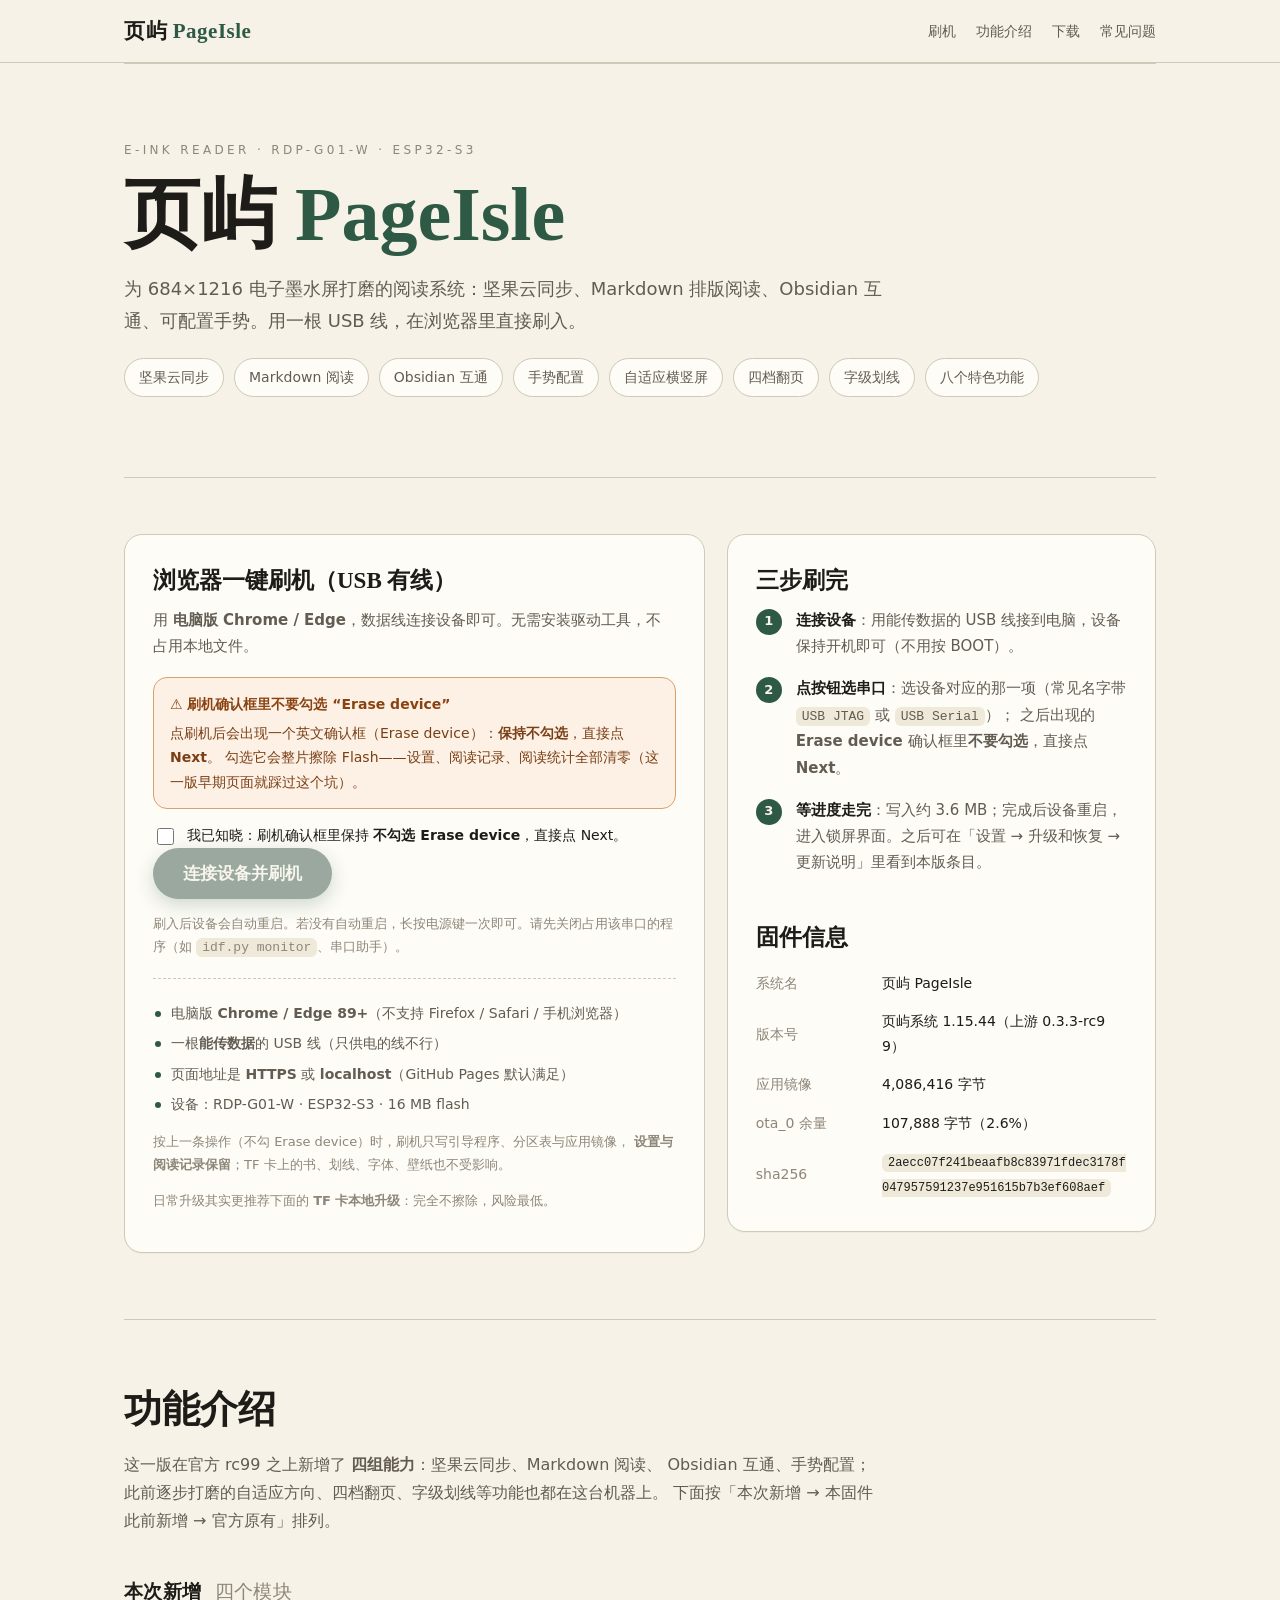
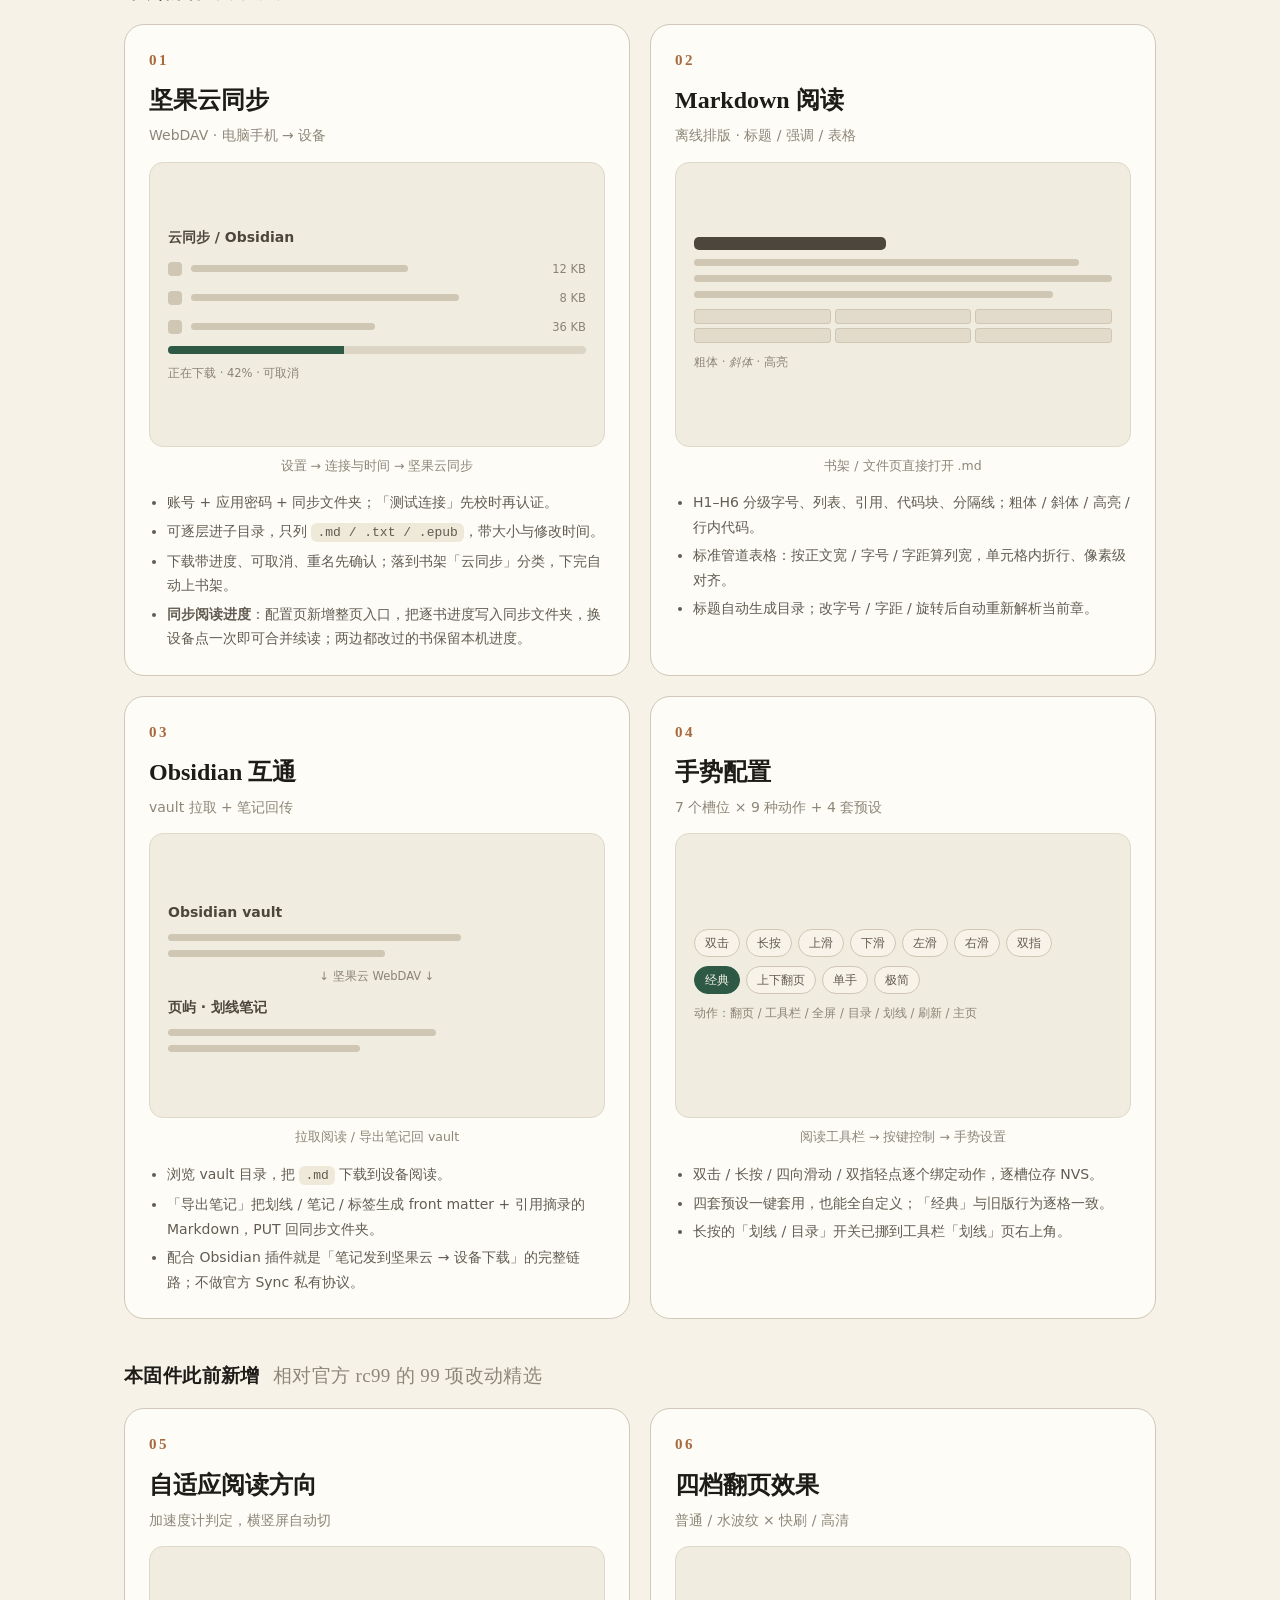
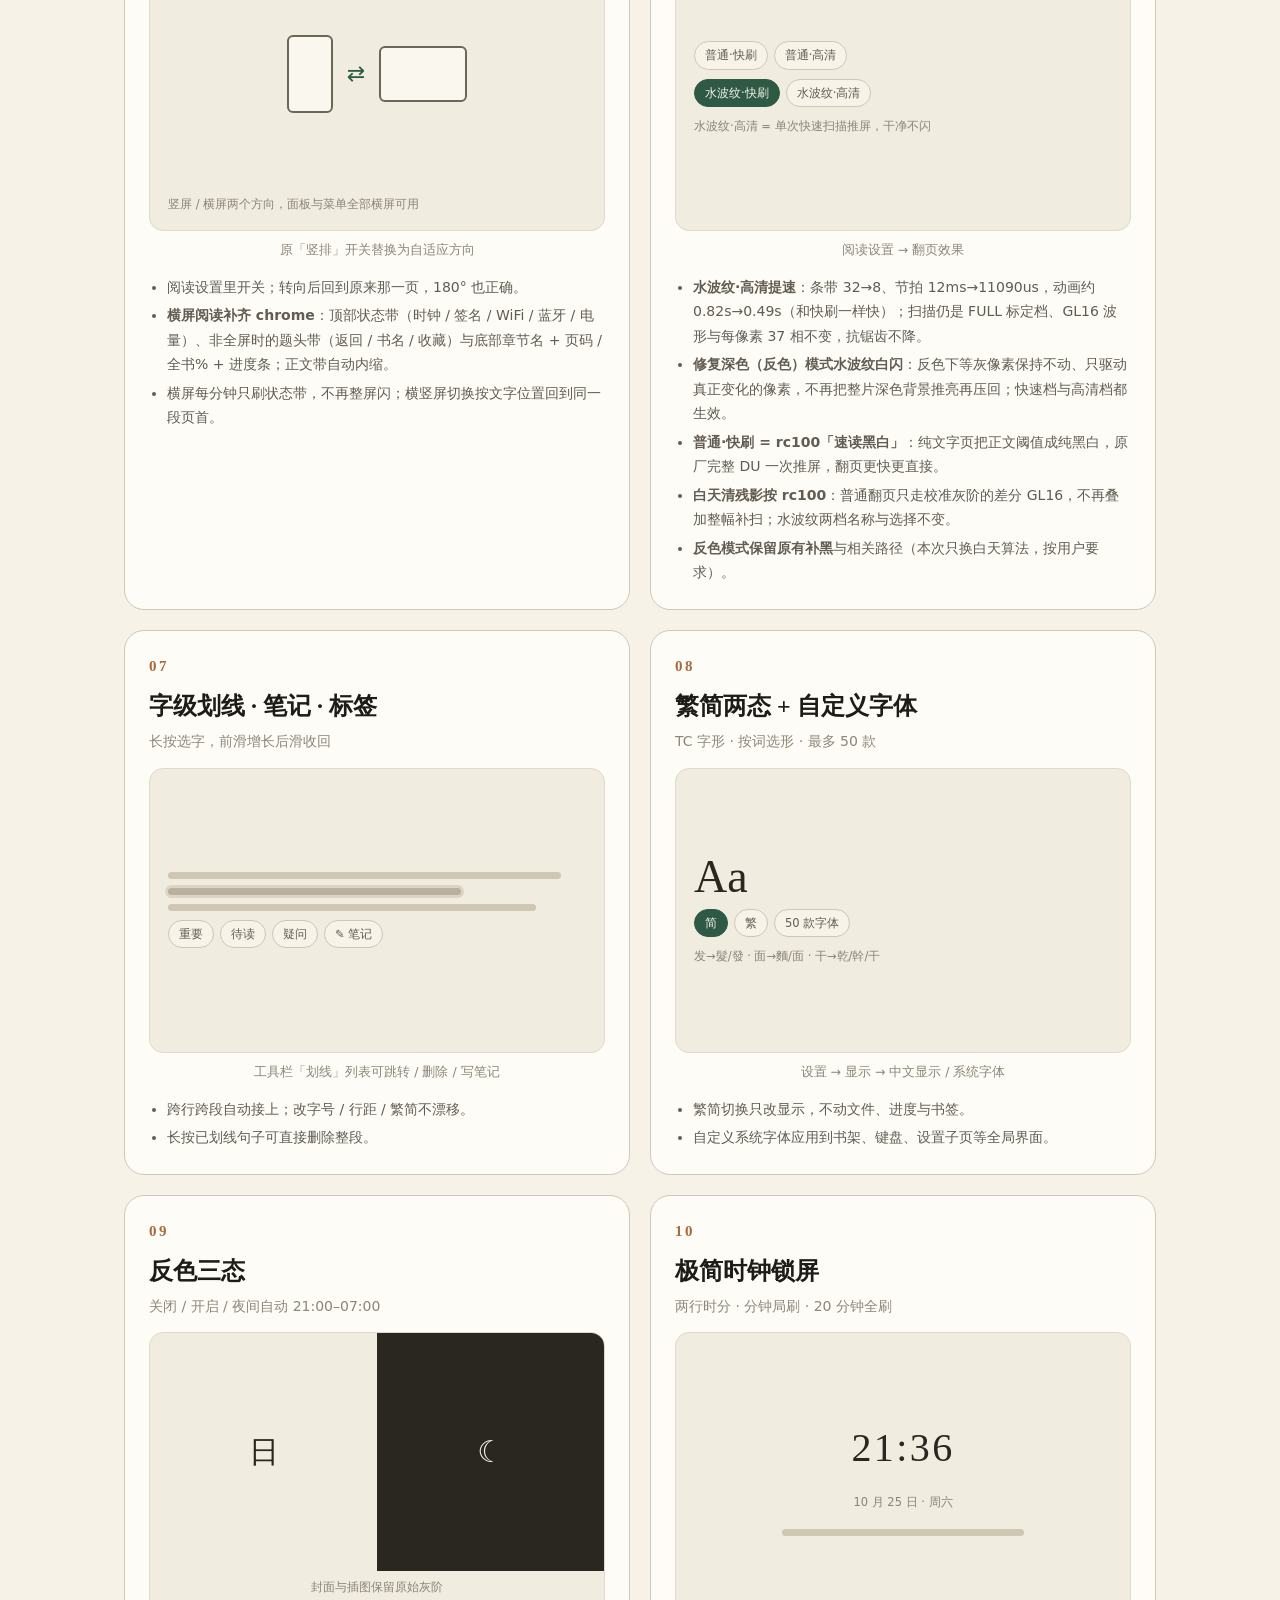
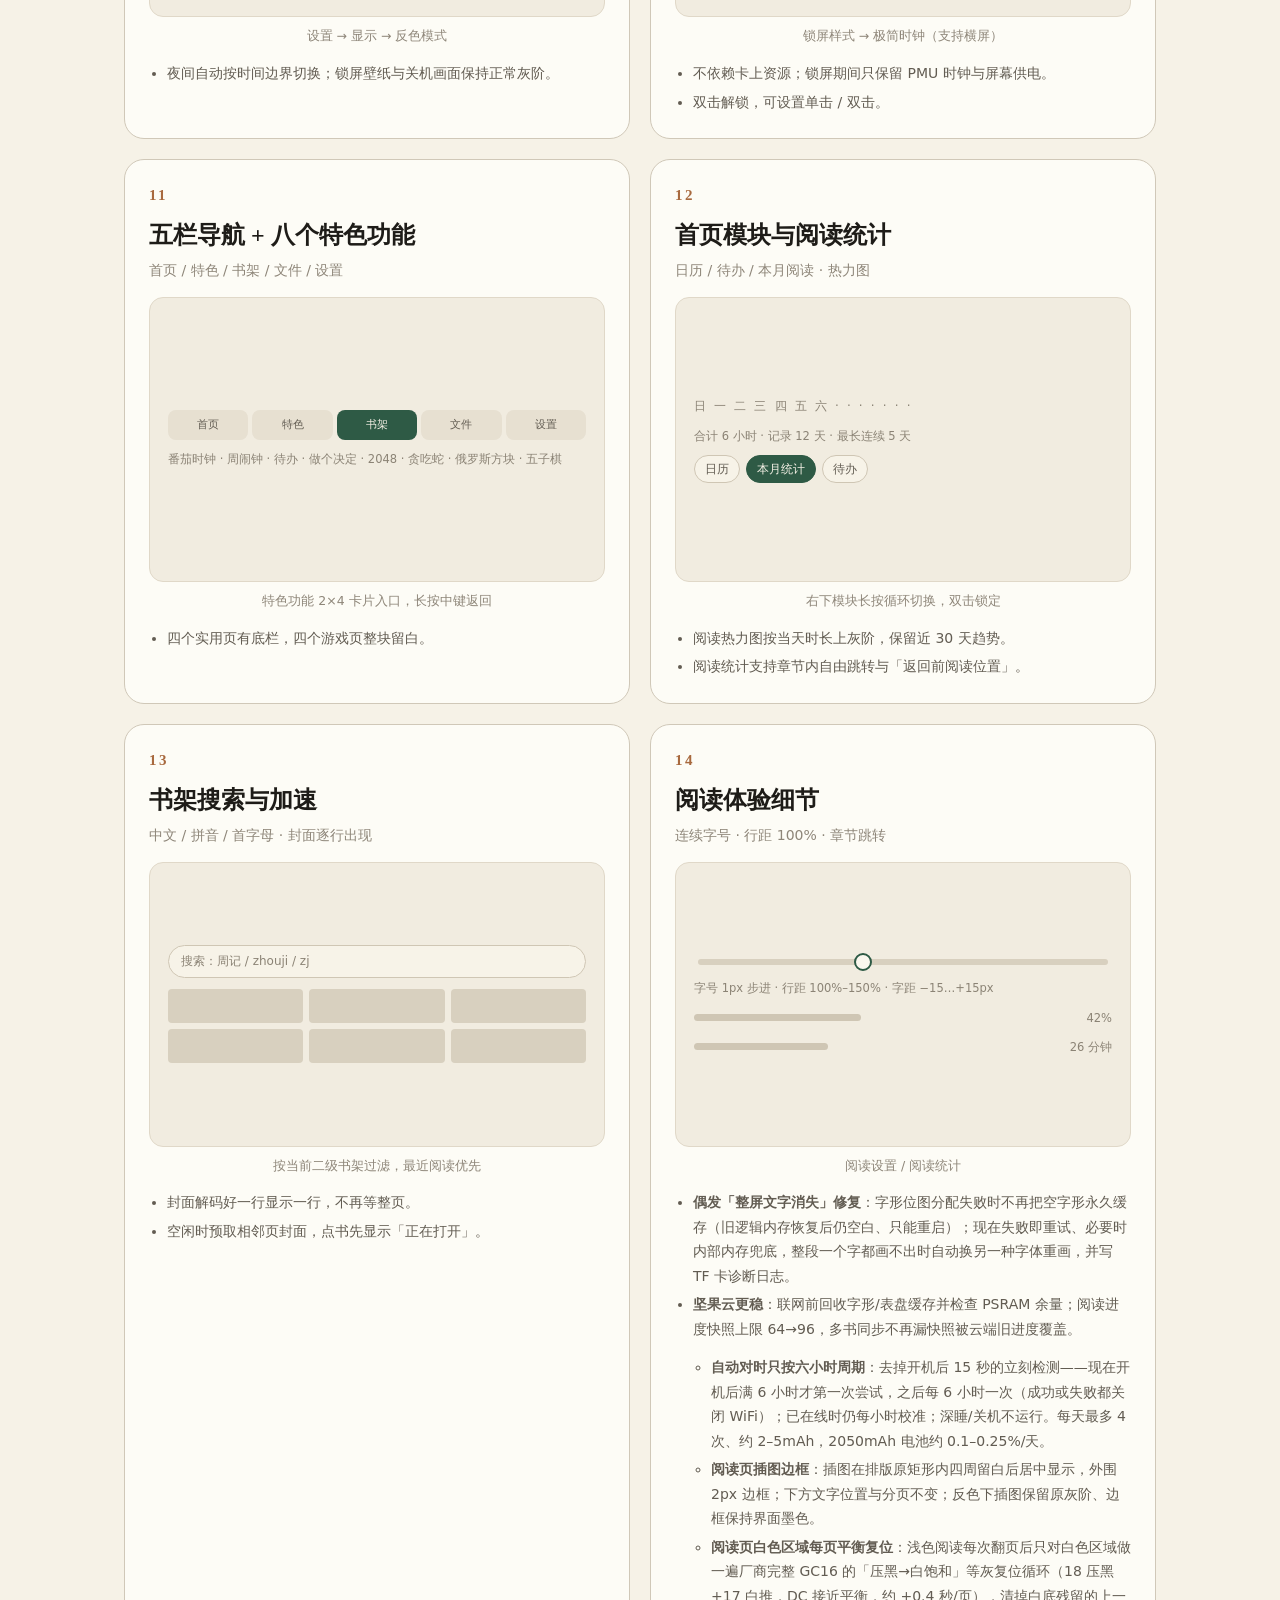
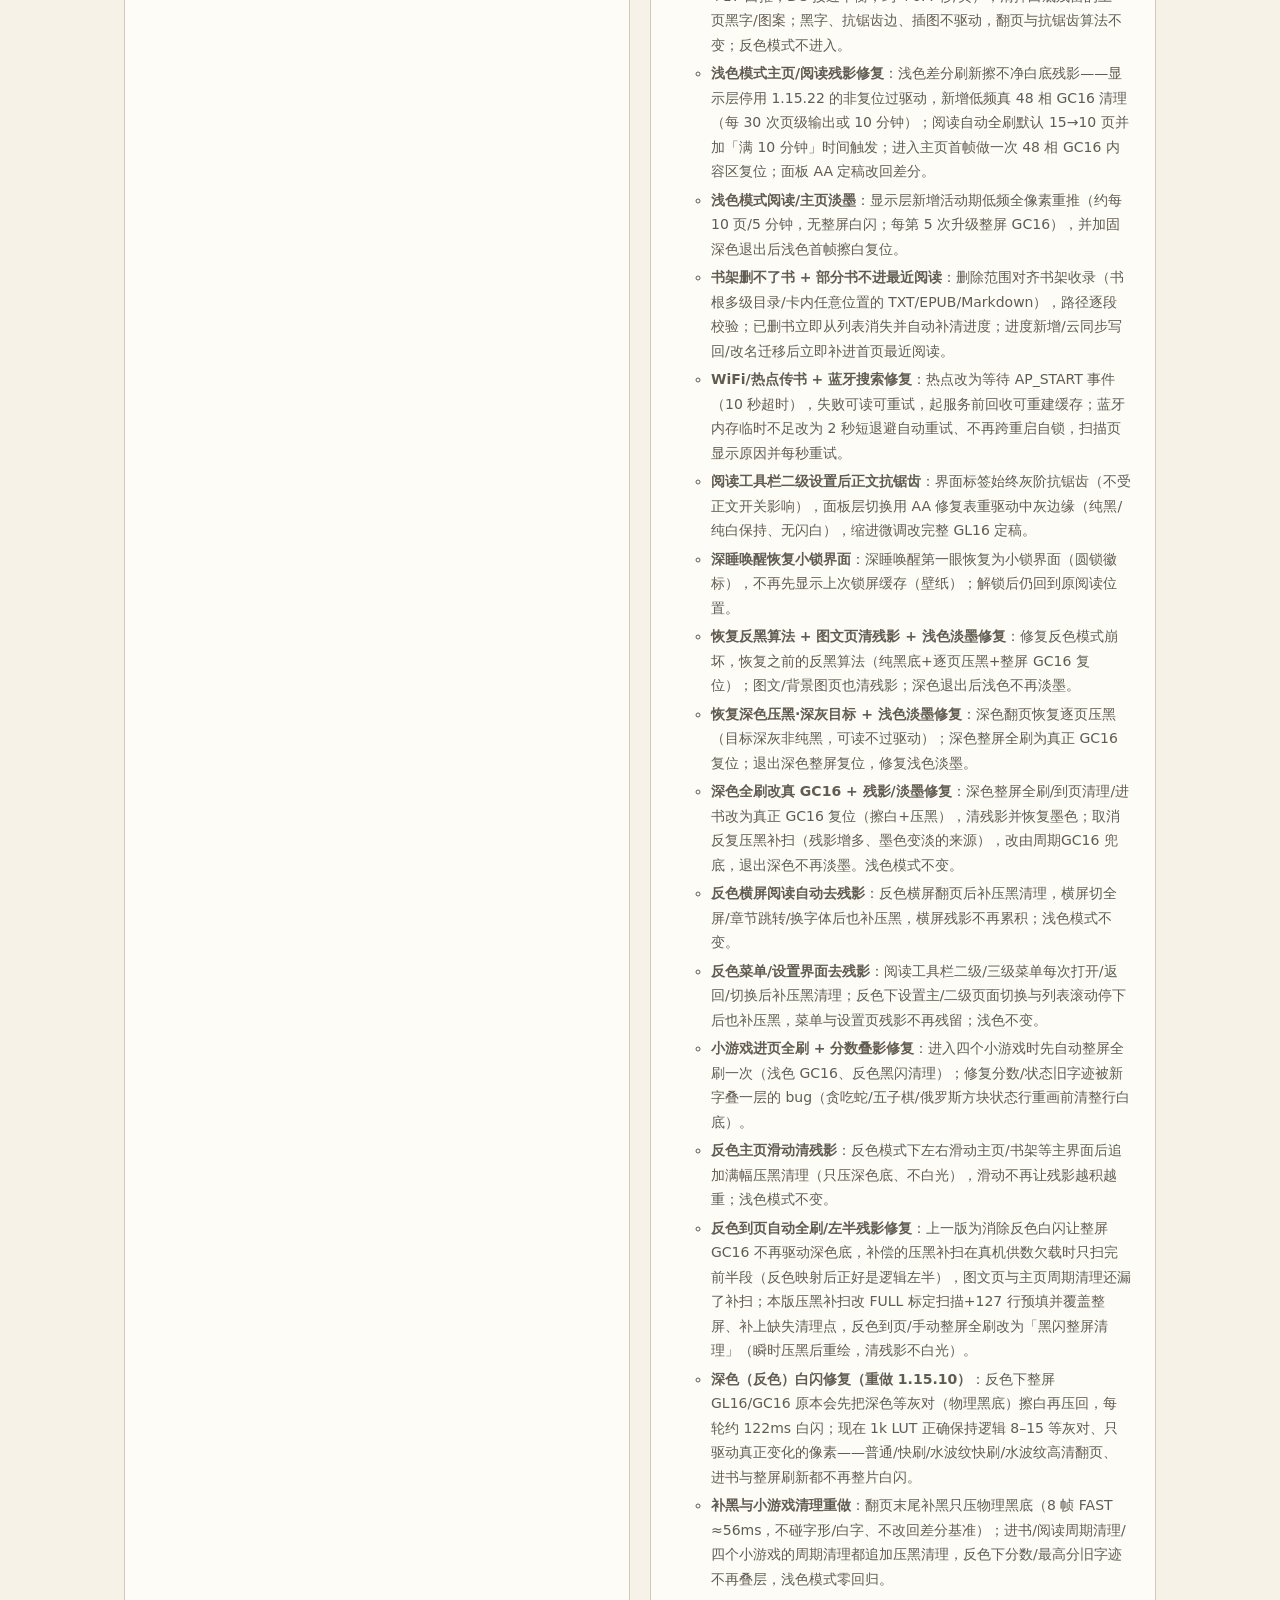
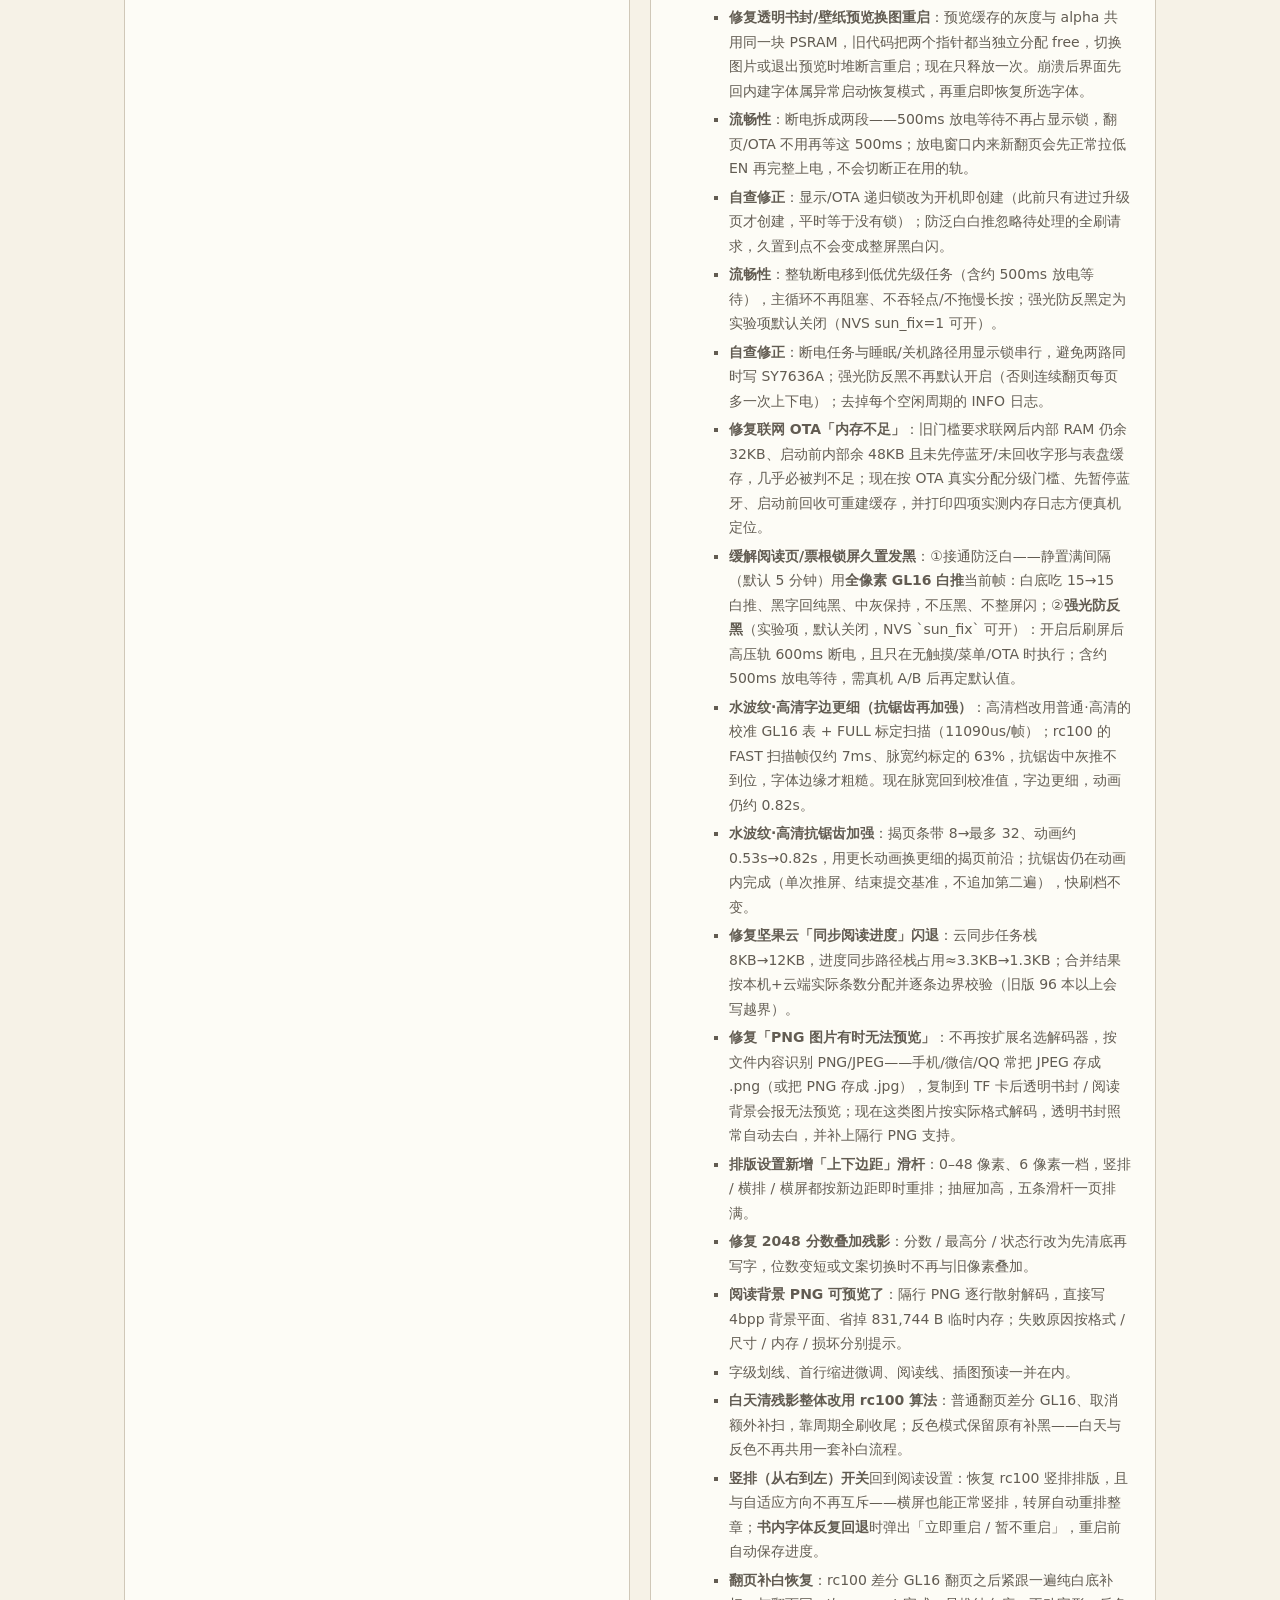
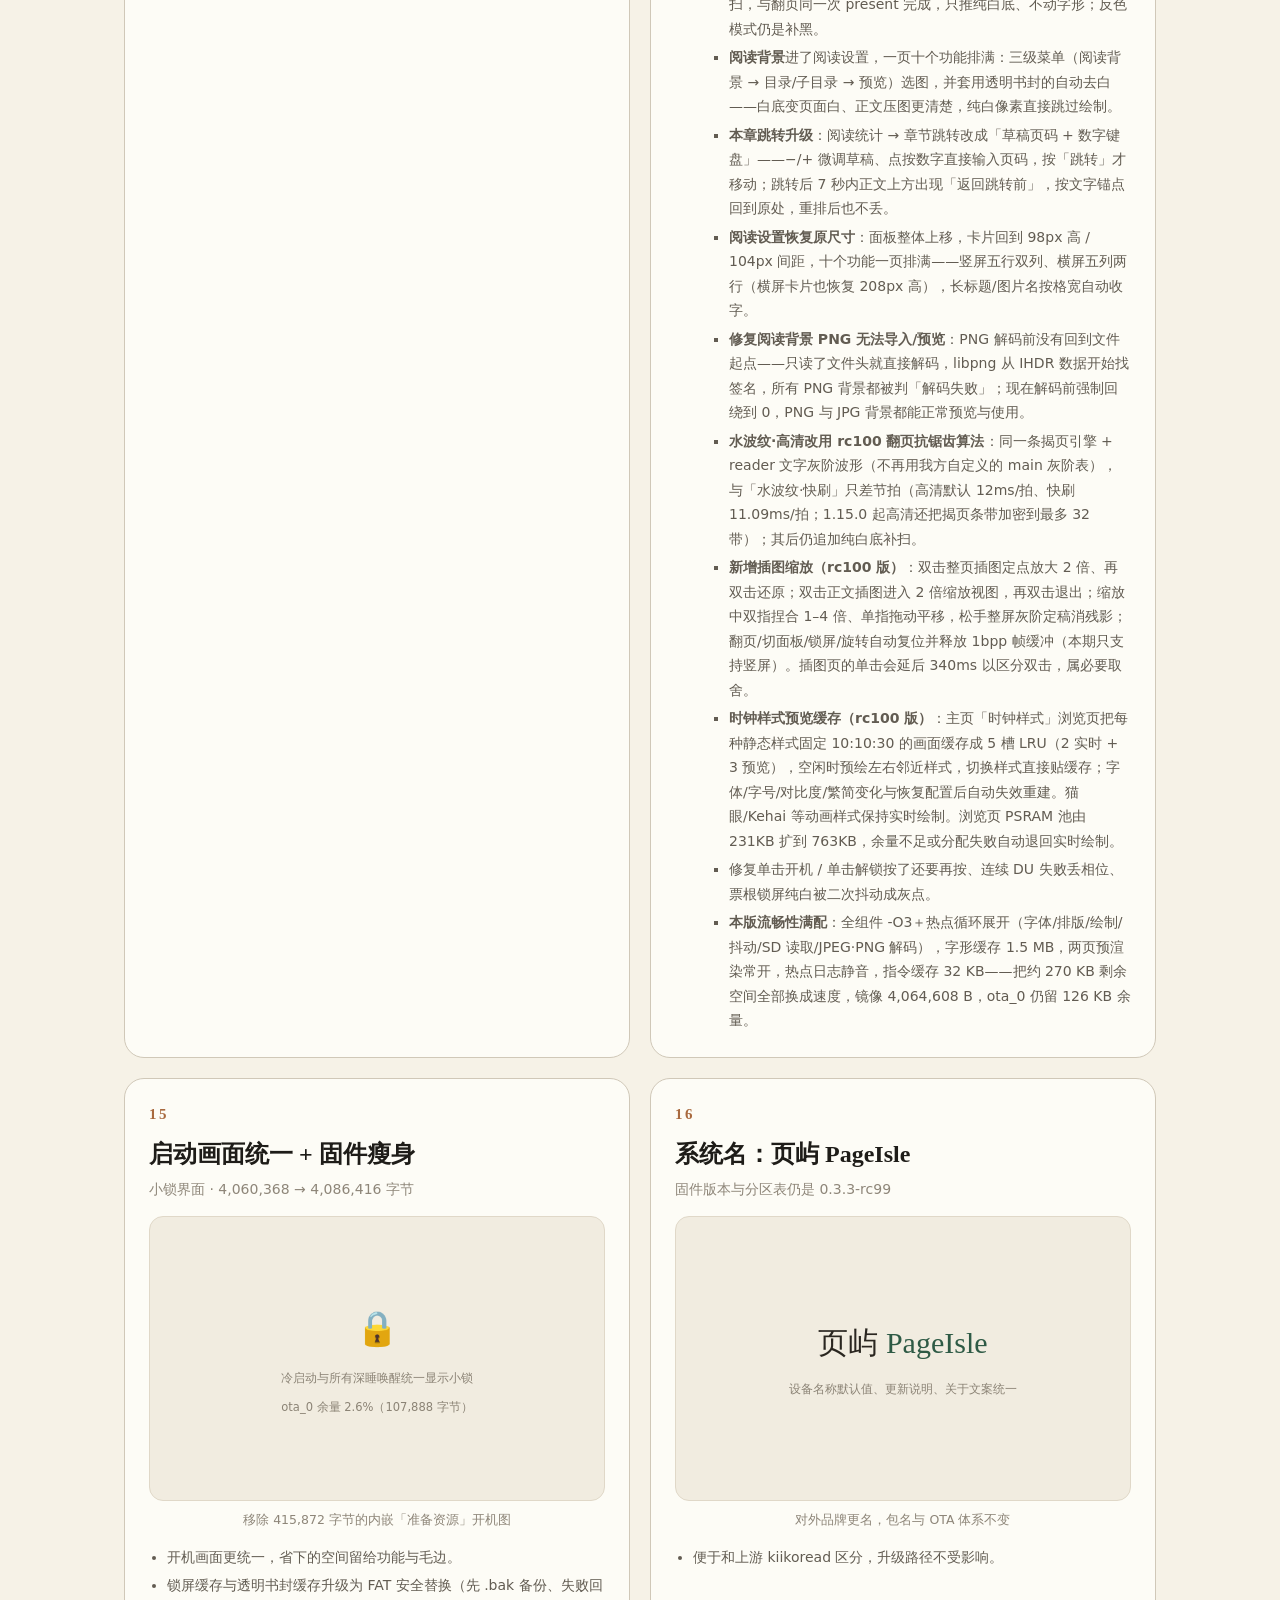
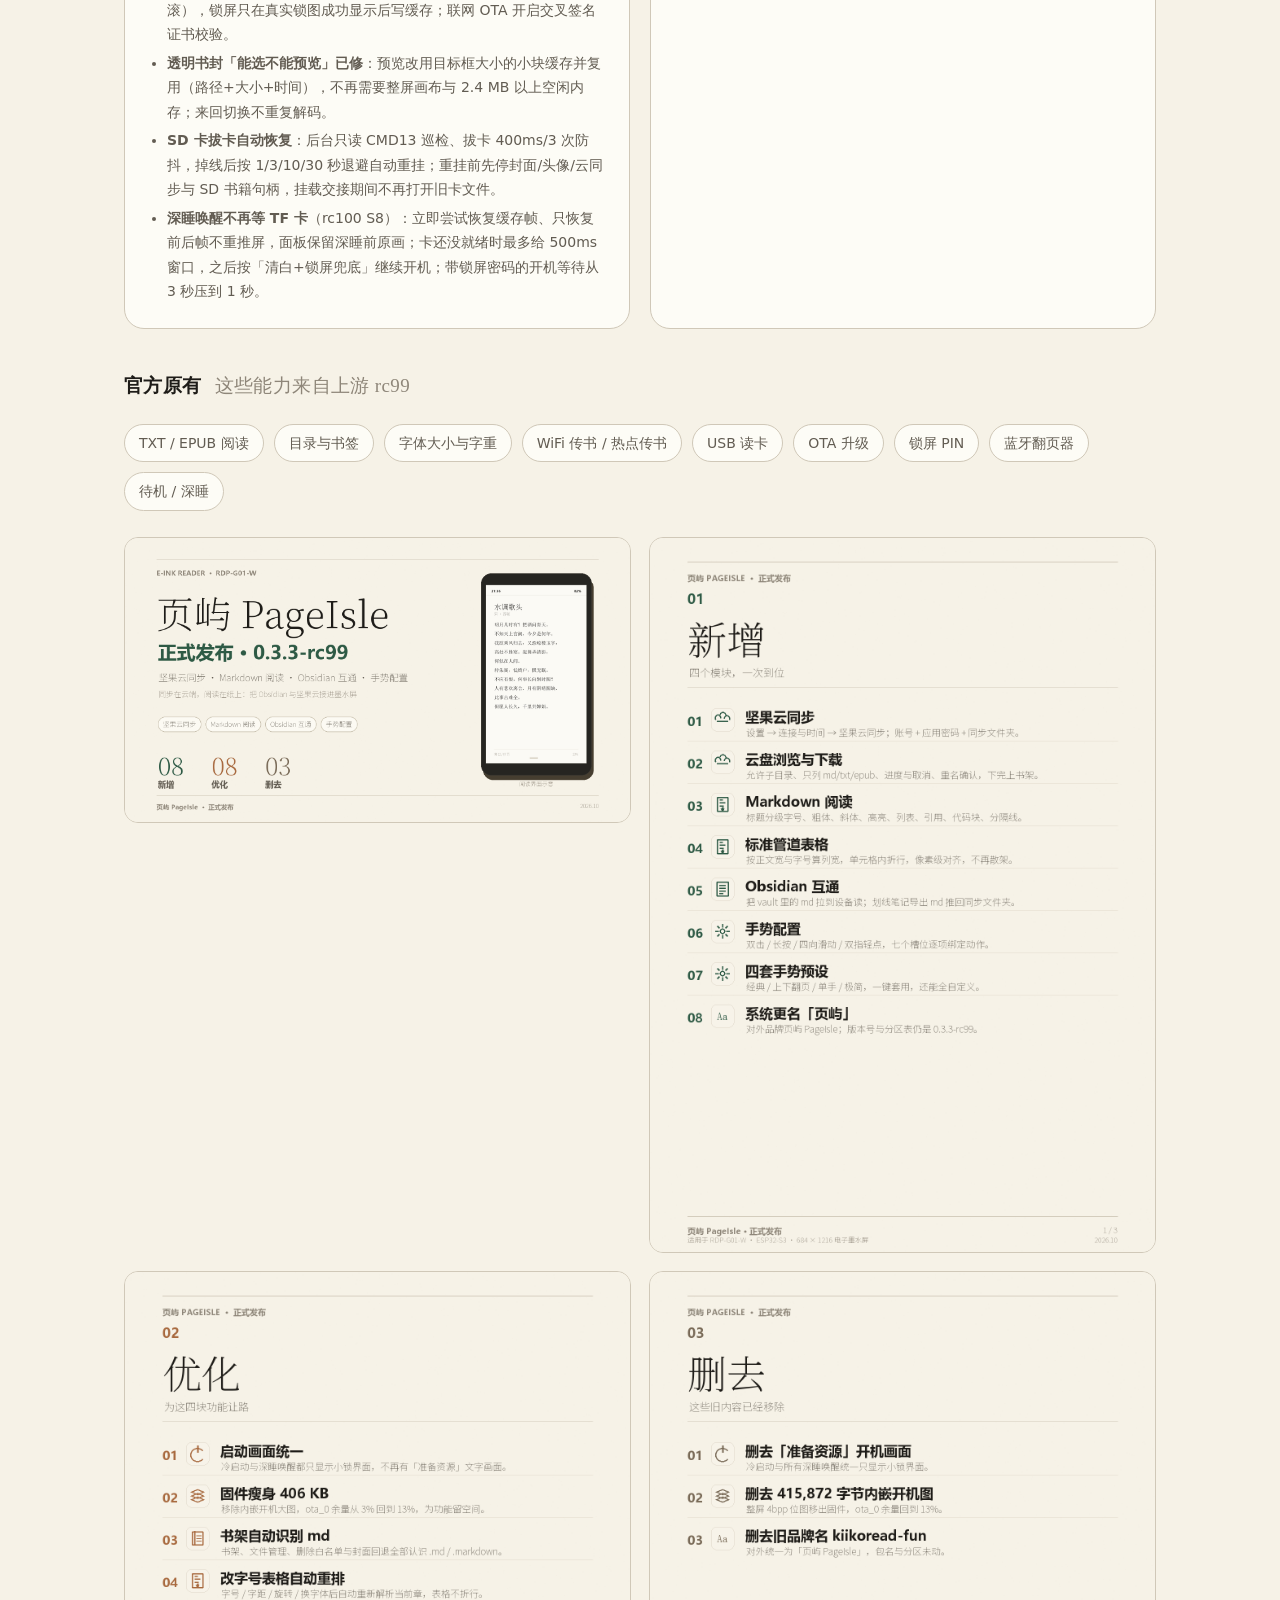
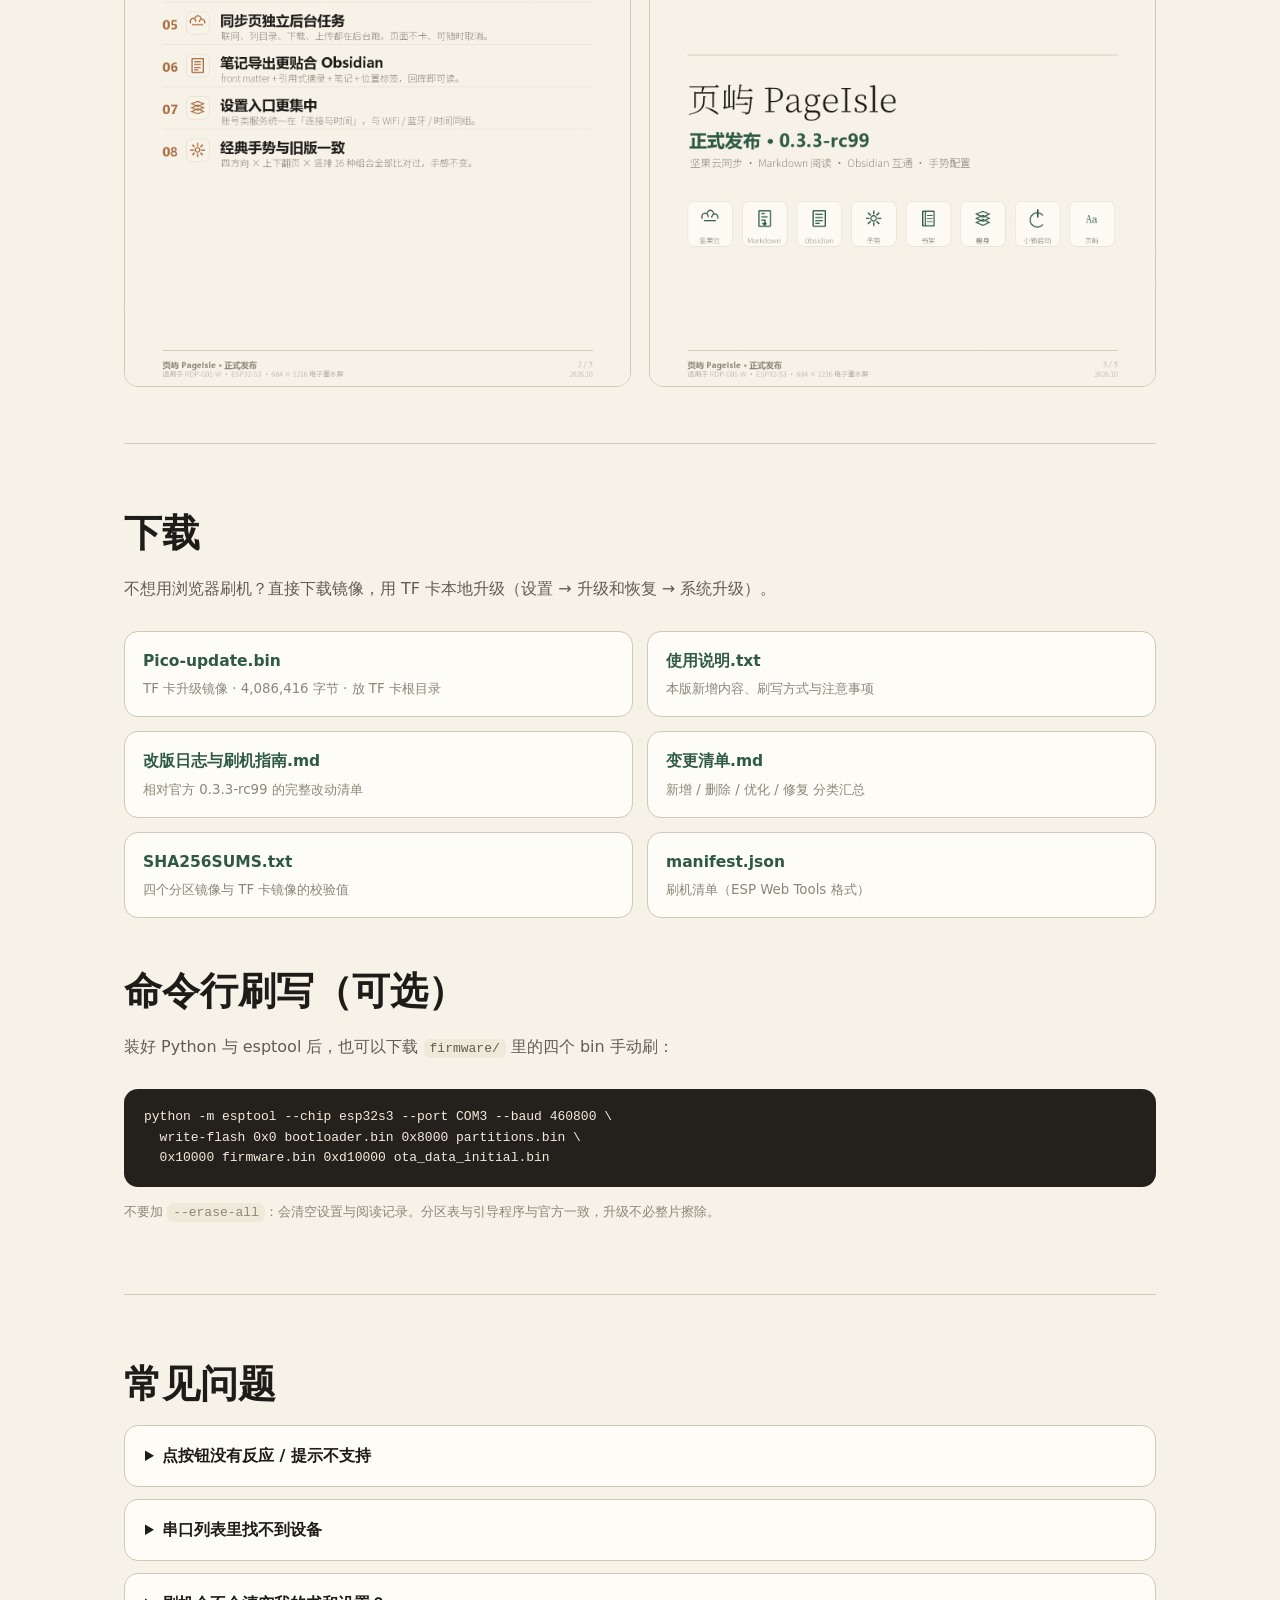
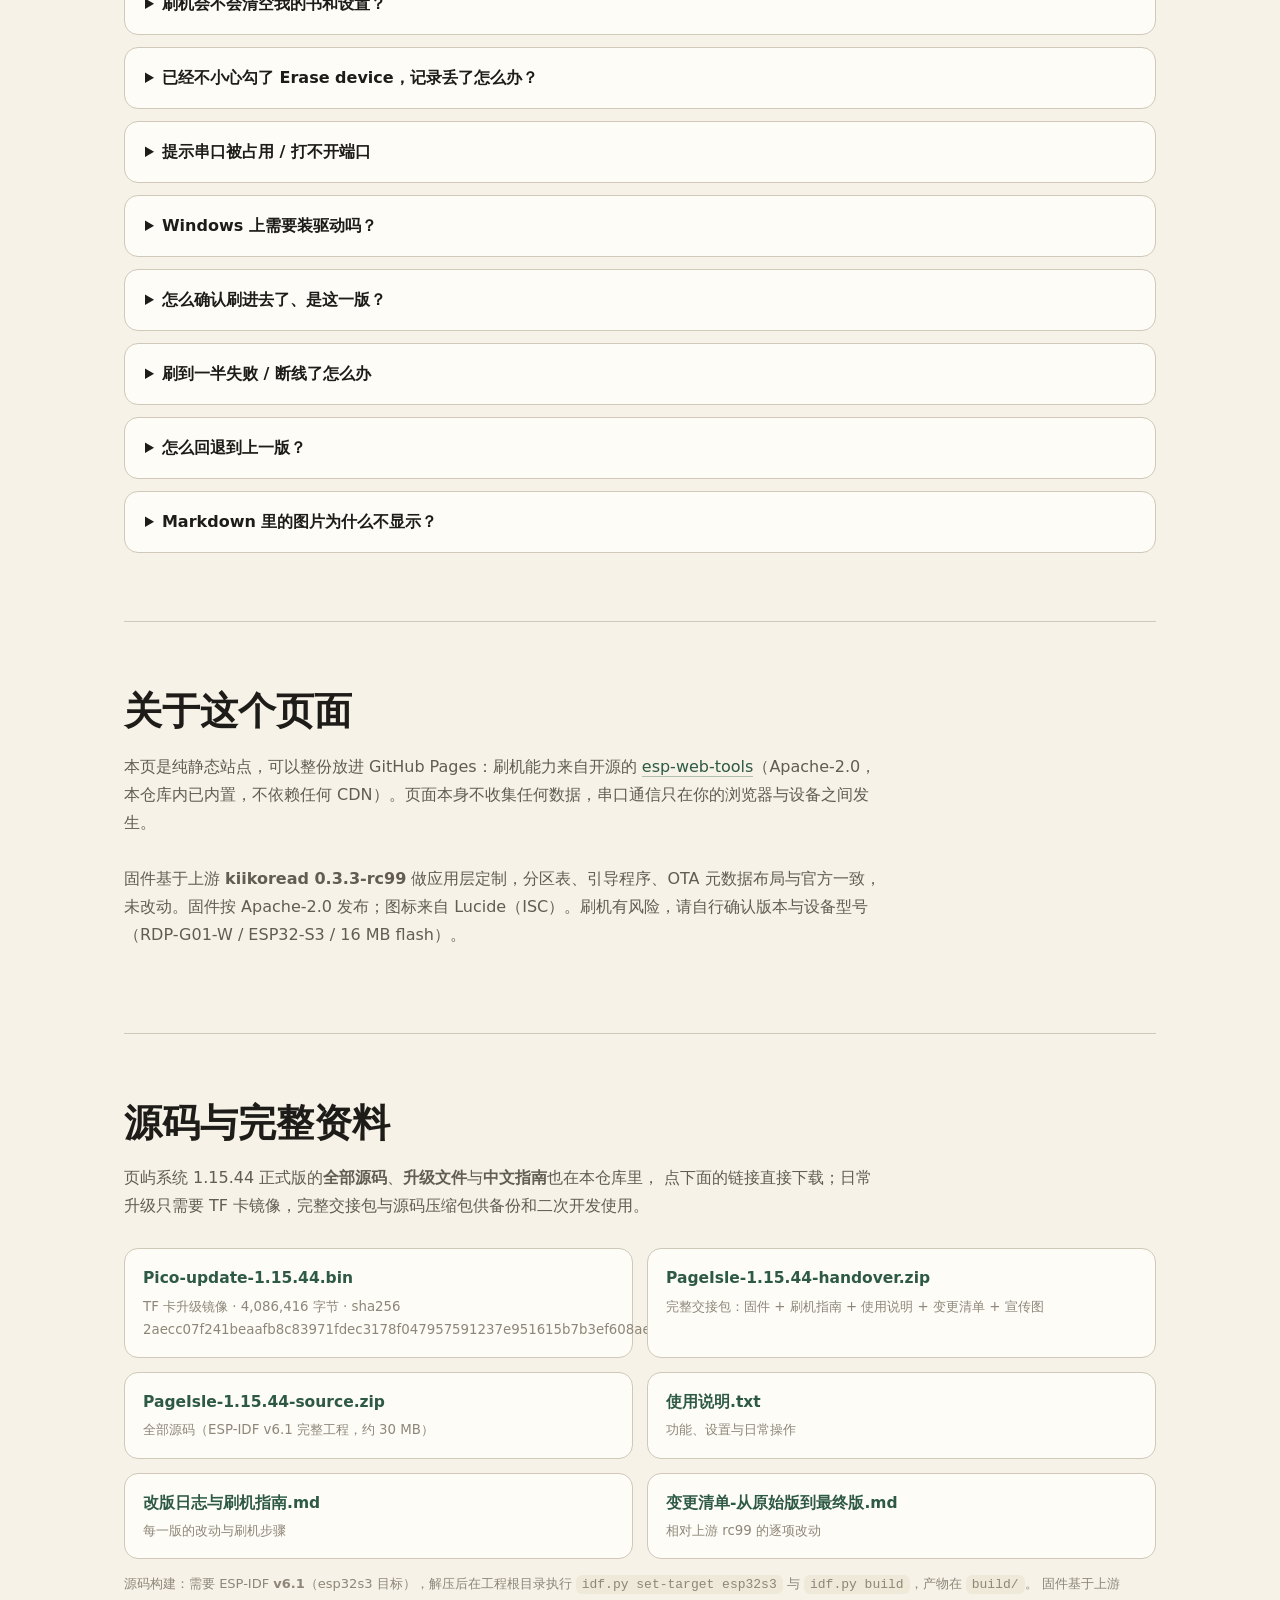
==== commit ce24afeb: "页屿系统 1.15.44 正式版：刷机站、源码、升级文件与中文指南入库" ====
--- a/index.html
+++ b/index.html
@@ -81,10 +81,10 @@
       <h2 style="margin-top:26px">固件信息</h2>
       <table class="meta">
         <tr><th>系统名</th><td>页屿 PageIsle</td></tr>
-        <tr><th>版本号</th><td>页屿系统 1.15.38（上游 0.3.3-rc99）</td></tr>
-        <tr><th>应用镜像</th><td>4,082,976 字节</td></tr>
-        <tr><th>ota_0 余量</th><td>111,328 字节（2.7%）</td></tr>
-        <tr><th>sha256</th><td><code>99e01451384ecd814b13729b744616fec97e28fb054b7712404a68109f2f1795</code></td></tr>
+        <tr><th>版本号</th><td>页屿系统 1.15.44（上游 0.3.3-rc99）</td></tr>
+        <tr><th>应用镜像</th><td>4,086,416 字节</td></tr>
+        <tr><th>ota_0 余量</th><td>107,888 字节（2.6%）</td></tr>
+        <tr><th>sha256</th><td><code>2aecc07f241beaafb8c83971fdec3178f047957591237e951615b7b3ef608aef</code></td></tr>
       </table>
     </div>
   </section>
@@ -344,18 +344,18 @@
           </div>
           <p class="promo-cap">阅读设置 / 阅读统计</p>
         </div>
-        <ul class="promo-list"><li><b>偶发「整屏文字消失」修复</b>：字形位图分配失败时不再把空字形永久缓存（旧逻辑内存恢复后仍空白、只能重启）；现在失败即重试、必要时内部内存兜底，整段一个字都画不出时自动换另一种字体重画，并写 TF 卡诊断日志。</li><li><b>坚果云更稳</b>：联网前回收字形/表盘缓存并检查 PSRAM 余量；阅读进度快照上限 64→96，多书同步不再漏快照被云端旧进度覆盖。</li><ul class="promo-list"><li><b>翻页不再刷白</b>：按反馈恢复到 1.15.23 及以前的清残影策略——翻页只做常规差分推出，不再有任何每页白推/双轮复位；残影由低频整屏 GC16 清除（阅读每 10 页或停留 10 分钟，显示层 30 次页级输出/10 分钟兜底）。静置防褪色（只推白）仍保留。</li><li><b>阅读页插图边框</b>：插图在排版原矩形内四周留白后居中显示，外围 2px 边框；下方文字位置与分页不变；反色下插图保留原灰阶、边框保持界面墨色。</li><li><b>阅读页白色区域每页平衡复位</b>：浅色阅读每次翻页后只对白色区域做一遍厂商完整 GC16 的「压黑→白饱和」等灰复位循环（18 压黑+17 白推，DC 接近平衡，约 +0.4 秒/页），清掉白底残留的上一页黑字/图案；黑字、抗锯齿边、插图不驱动，翻页与抗锯齿算法不变；反色模式不进入。</li><li><b>浅色模式主页/阅读残影修复</b>：浅色差分刷新擦不净白底残影——显示层停用 1.15.22 的非复位过驱动，新增低频真 48 相 GC16 清理（每 30 次页级输出或 10 分钟）；阅读自动全刷默认 15→10 页并加「满 10 分钟」时间触发；进入主页首帧做一次 48 相 GC16 内容区复位；面板 AA 定稿改回差分。</li><li><b>浅色模式阅读/主页淡墨</b>：显示层新增活动期低频全像素重推（约每 10 页/5 分钟，无整屏白闪；每第 5 次升级整屏 GC16），并加固深色退出后浅色首帧擦白复位。</li><li><b>书架删不了书 + 部分书不进最近阅读</b>：删除范围对齐书架收录（书根多级目录/卡内任意位置的 TXT/EPUB/Markdown），路径逐段校验；已删书立即从列表消失并自动补清进度；进度新增/云同步写回/改名迁移后立即补进首页最近阅读。</li><li><b>WiFi/热点传书 + 蓝牙搜索修复</b>：热点改为等待 AP_START 事件（10 秒超时），失败可读可重试，起服务前回收可重建缓存；蓝牙内存临时不足改为 2 秒短退避自动重试、不再跨重启自锁，扫描页显示原因并每秒重试。</li><li><b>阅读工具栏二级设置后正文抗锯齿</b>：界面标签始终灰阶抗锯齿（不受正文开关影响），面板层切换用 AA 修复表重驱动中灰边缘（纯黑/纯白保持、无闪白），缩进微调改完整 GL16 定稿。</li><li><b>深睡唤醒恢复小锁界面</b>：深睡唤醒第一眼恢复为小锁界面（圆锁徽标），不再先显示上次锁屏缓存（壁纸）；解锁后仍回到原阅读位置。</li><li><b>恢复反黑算法 + 图文页清残影 + 浅色淡墨修复</b>：修复反色模式崩坏，恢复之前的反黑算法（纯黑底+逐页压黑+整屏 GC16 复位）；图文/背景图页也清残影；深色退出后浅色不再淡墨。</li><li><b>恢复深色压黑·深灰目标 + 浅色淡墨修复</b>：深色翻页恢复逐页压黑（目标深灰非纯黑，可读不过驱动）；深色整屏全刷为真正 GC16 复位；退出深色整屏复位，修复浅色淡墨。</li><li><b>深色全刷改真 GC16 + 残影/淡墨修复</b>：深色整屏全刷/到页清理/进书改为真正 GC16 复位（擦白+压黑），清残影并恢复墨色；取消反复压黑补扫（残影增多、墨色变淡的来源），改由周期GC16 兜底，退出深色不再淡墨。浅色模式不变。</li><li><b>反色横屏阅读自动去残影</b>：反色横屏翻页后补压黑清理，横屏切全屏/章节跳转/换字体后也补压黑，横屏残影不再累积；浅色模式不变。</li><li><b>反色菜单/设置界面去残影</b>：阅读工具栏二级/三级菜单每次打开/返回/切换后补压黑清理；反色下设置主/二级页面切换与列表滚动停下后也补压黑，菜单与设置页残影不再残留；浅色不变。</li><li><b>小游戏进页全刷 + 分数叠影修复</b>：进入四个小游戏时先自动整屏全刷一次（浅色 GC16、反色黑闪清理）；修复分数/状态旧字迹被新字叠一层的 bug（贪吃蛇/五子棋/俄罗斯方块状态行重画前清整行白底）。</li><li><b>反色主页滑动清残影</b>：反色模式下左右滑动主页/书架等主界面后追加满幅压黑清理（只压深色底、不白光），滑动不再让残影越积越重；浅色模式不变。</li><li><b>反色到页自动全刷/左半残影修复</b>：上一版为消除反色白闪让整屏 GC16 不再驱动深色底，补偿的压黑补扫在真机供数欠载时只扫完前半段（反色映射后正好是逻辑左半），图文页与主页周期清理还漏了补扫；本版压黑补扫改 FULL 标定扫描+127 行预填并覆盖整屏、补上缺失清理点，反色到页/手动整屏全刷改为「黑闪整屏清理」（瞬时压黑后重绘，清残影不白光）。</li><li><b>深色（反色）白闪修复（重做 1.15.10）</b>：反色下整屏 GL16/GC16 原本会先把深色等灰对（物理黑底）擦白再压回，每轮约 122ms 白闪；现在 1k LUT 正确保持逻辑 8–15 等灰对、只驱动真正变化的像素——普通/快刷/水波纹快刷/水波纹高清翻页、进书与整屏刷新都不再整片白闪。</li><li><b>补黑与小游戏清理重做</b>：翻页末尾补黑只压物理黑底（8 帧 FAST ≈56ms，不碰字形/白字、不改回差分基准）；进书/阅读周期清理/四个小游戏的周期清理都追加压黑清理，反色下分数/最高分旧字迹不再叠层，浅色模式零回归。</li><ul class="promo-list"><li><b>修复透明书封/壁纸预览换图重启</b>：预览缓存的灰度与 alpha 共用同一块 PSRAM，旧代码把两个指针都当独立分配 free，切换图片或退出预览时堆断言重启；现在只释放一次。崩溃后界面先回内建字体属异常启动恢复模式，再重启即恢复所选字体。</li><li><b>流畅性</b>：断电拆成两段——500ms 放电等待不再占显示锁，翻页/OTA 不用再等这 500ms；放电窗口内来新翻页会先正常拉低 EN 再完整上电，不会切断正在用的轨。</li><li><b>自查修正</b>：显示/OTA 递归锁改为开机即创建（此前只有进过升级页才创建，平时等于没有锁）；防泛白白推忽略待处理的全刷请求，久置到点不会变成整屏黑白闪。</li><li><b>流畅性</b>：整轨断电移到低优先级任务（含约 500ms 放电等待），主循环不再阻塞、不吞轻点/不拖慢长按；强光防反黑定为实验项默认关闭（NVS sun_fix=1 可开）。</li><li><b>自查修正</b>：断电任务与睡眠/关机路径用显示锁串行，避免两路同时写 SY7636A；强光防反黑不再默认开启（否则连续翻页每页多一次上下电）；去掉每个空闲周期的 INFO 日志。</li><li><b>修复联网 OTA「内存不足」</b>：旧门槛要求联网后内部 RAM 仍余 32KB、启动前内部余 48KB 且未先停蓝牙/未回收字形与表盘缓存，几乎必被判不足；现在按 OTA 真实分配分级门槛、先暂停蓝牙、启动前回收可重建缓存，并打印四项实测内存日志方便真机定位。</li><li><b>缓解阅读页/票根锁屏久置发黑</b>：①接通防泛白——静置满间隔（默认 5 分钟）用<b>全像素 GL16 白推</b>当前帧：白底吃 15→15 白推、黑字回纯黑、中灰保持，不压黑、不整屏闪；②<b>强光防反黑</b>（实验项，默认关闭，NVS `sun_fix` 可开）：开启后刷屏后高压轨 600ms 断电，且只在无触摸/菜单/OTA 时执行；含约 500ms 放电等待，需真机 A/B 后再定默认值。</li><li><b>水波纹·高清字边更细（抗锯齿再加强）</b>：高清档改用普通·高清的校准 GL16 表 + FULL 标定扫描（11090us/帧）；rc100 的 FAST 扫描帧仅约 7ms、脉宽约标定的 63%，抗锯齿中灰推不到位，字体边缘才粗糙。现在脉宽回到校准值，字边更细，动画仍约 0.82s。</li><li><b>水波纹·高清抗锯齿加强</b>：揭页条带 8→最多 32、动画约 0.53s→0.82s，用更长动画换更细的揭页前沿；抗锯齿仍在动画内完成（单次推屏、结束提交基准，不追加第二遍），快刷档不变。</li><li><b>修复坚果云「同步阅读进度」闪退</b>：云同步任务栈 8KB→12KB，进度同步路径栈占用≈3.3KB→1.3KB；合并结果按本机+云端实际条数分配并逐条边界校验（旧版 96 本以上会写越界）。</li><li><b>修复「PNG 图片有时无法预览」</b>：不再按扩展名选解码器，按文件内容识别 PNG/JPEG——手机/微信/QQ 常把 JPEG 存成 .png（或把 PNG 存成 .jpg），复制到 TF 卡后透明书封 / 阅读背景会报无法预览；现在这类图片按实际格式解码，透明书封照常自动去白，并补上隔行 PNG 支持。</li><li><b>排版设置新增「上下边距」滑杆</b>：0–48 像素、6 像素一档，竖排 / 横排 / 横屏都按新边距即时重排；抽屉加高，五条滑杆一页排满。</li><li><b>修复 2048 分数叠加残影</b>：分数 / 最高分 / 状态行改为先清底再写字，位数变短或文案切换时不再与旧像素叠加。</li><li><b>阅读背景 PNG 可预览了</b>：隔行 PNG 逐行散射解码，直接写 4bpp 背景平面、省掉 831,744 B 临时内存；失败原因按格式 / 尺寸 / 内存 / 损坏分别提示。</li><li>字级划线、首行缩进微调、阅读线、插图预读一并在内。</li><li><b>白天清残影整体改用 rc100 算法</b>：普通翻页差分 GL16、取消额外补扫，靠周期全刷收尾；反色模式保留原有补黑——白天与反色不再共用一套补白流程。</li><li><b>竖排（从右到左）开关</b>回到阅读设置：恢复 rc100 竖排排版，且与自适应方向不再互斥——横屏也能正常竖排，转屏自动重排整章；<b>书内字体反复回退</b>时弹出「立即重启 / 暂不重启」，重启前自动保存进度。</li><li><b>翻页补白恢复</b>：rc100 差分 GL16 翻页之后紧跟一遍纯白底补扫，与翻页同一次 present 完成，只推纯白底、不动字形；反色模式仍是补黑。</li><li><b>阅读背景</b>进了阅读设置，一页十个功能排满：三级菜单（阅读背景 → 目录/子目录 → 预览）选图，并套用透明书封的自动去白——白底变页面白、正文压图更清楚，纯白像素直接跳过绘制。</li><li><b>本章跳转升级</b>：阅读统计 → 章节跳转改成「草稿页码 + 数字键盘」——−/+ 微调草稿、点按数字直接输入页码，按「跳转」才移动；跳转后 7 秒内正文上方出现「返回跳转前」，按文字锚点回到原处，重排后也不丢。</li><li><b>阅读设置恢复原尺寸</b>：面板整体上移，卡片回到 98px 高 / 104px 间距，十个功能一页排满——竖屏五行双列、横屏五列两行（横屏卡片也恢复 208px 高），长标题/图片名按格宽自动收字。</li><li><b>修复阅读背景 PNG 无法导入/预览</b>：PNG 解码前没有回到文件起点——只读了文件头就直接解码，libpng 从 IHDR 数据开始找签名，所有 PNG 背景都被判「解码失败」；现在解码前强制回绕到 0，PNG 与 JPG 背景都能正常预览与使用。</li><li><b>水波纹·高清改用 rc100 翻页抗锯齿算法</b>：同一条揭页引擎 + reader 文字灰阶波形（不再用我方自定义的 main 灰阶表），与「水波纹·快刷」只差节拍（高清默认 12ms/拍、快刷 11.09ms/拍；1.15.0 起高清还把揭页条带加密到最多 32 带）；其后仍追加纯白底补扫。</li><li><b>新增插图缩放（rc100 版）</b>：双击整页插图定点放大 2 倍、再双击还原；双击正文插图进入 2 倍缩放视图，再双击退出；缩放中双指捏合 1–4 倍、单指拖动平移，松手整屏灰阶定稿消残影；翻页/切面板/锁屏/旋转自动复位并释放 1bpp 帧缓冲（本期只支持竖屏）。插图页的单击会延后 340ms 以区分双击，属必要取舍。</li><li><b>时钟样式预览缓存（rc100 版）</b>：主页「时钟样式」浏览页把每种静态样式固定 10:10:30 的画面缓存成 5 槽 LRU（2 实时 + 3 预览），空闲时预绘左右邻近样式，切换样式直接贴缓存；字体/字号/对比度/繁简变化与恢复配置后自动失效重建。猫眼/Kehai 等动画样式保持实时绘制。浏览页 PSRAM 池由 231KB 扩到 763KB，余量不足或分配失败自动退回实时绘制。</li><li>修复单击开机 / 单击解锁按了还要再按、连续 DU 失败丢相位、票根锁屏纯白被二次抖动成灰点。</li><li><b>本版流畅性满配</b>：全组件 -O3＋热点循环展开（字体/排版/绘制/抖动/SD 读取/JPEG·PNG 解码），字形缓存 1.5 MB，两页预渲染常开，热点日志静音，指令缓存 32 KB——把约 270 KB 剩余空间全部换成速度，镜像 4,064,608 B，ota_0 仍留 126 KB 余量。</li></ul>
+        <ul class="promo-list"><li><b>偶发「整屏文字消失」修复</b>：字形位图分配失败时不再把空字形永久缓存（旧逻辑内存恢复后仍空白、只能重启）；现在失败即重试、必要时内部内存兜底，整段一个字都画不出时自动换另一种字体重画，并写 TF 卡诊断日志。</li><li><b>坚果云更稳</b>：联网前回收字形/表盘缓存并检查 PSRAM 余量；阅读进度快照上限 64→96，多书同步不再漏快照被云端旧进度覆盖。</li><ul class="promo-list"><li><b>自动对时只按六小时周期</b>：去掉开机后 15 秒的立刻检测——现在开机后满 6 小时才第一次尝试，之后每 6 小时一次（成功或失败都关闭 WiFi）；已在线时仍每小时校准；深睡/关机不运行。每天最多 4 次、约 2–5mAh，2050mAh 电池约 0.1–0.25%/天。</li><li><b>阅读页插图边框</b>：插图在排版原矩形内四周留白后居中显示，外围 2px 边框；下方文字位置与分页不变；反色下插图保留原灰阶、边框保持界面墨色。</li><li><b>阅读页白色区域每页平衡复位</b>：浅色阅读每次翻页后只对白色区域做一遍厂商完整 GC16 的「压黑→白饱和」等灰复位循环（18 压黑+17 白推，DC 接近平衡，约 +0.4 秒/页），清掉白底残留的上一页黑字/图案；黑字、抗锯齿边、插图不驱动，翻页与抗锯齿算法不变；反色模式不进入。</li><li><b>浅色模式主页/阅读残影修复</b>：浅色差分刷新擦不净白底残影——显示层停用 1.15.22 的非复位过驱动，新增低频真 48 相 GC16 清理（每 30 次页级输出或 10 分钟）；阅读自动全刷默认 15→10 页并加「满 10 分钟」时间触发；进入主页首帧做一次 48 相 GC16 内容区复位；面板 AA 定稿改回差分。</li><li><b>浅色模式阅读/主页淡墨</b>：显示层新增活动期低频全像素重推（约每 10 页/5 分钟，无整屏白闪；每第 5 次升级整屏 GC16），并加固深色退出后浅色首帧擦白复位。</li><li><b>书架删不了书 + 部分书不进最近阅读</b>：删除范围对齐书架收录（书根多级目录/卡内任意位置的 TXT/EPUB/Markdown），路径逐段校验；已删书立即从列表消失并自动补清进度；进度新增/云同步写回/改名迁移后立即补进首页最近阅读。</li><li><b>WiFi/热点传书 + 蓝牙搜索修复</b>：热点改为等待 AP_START 事件（10 秒超时），失败可读可重试，起服务前回收可重建缓存；蓝牙内存临时不足改为 2 秒短退避自动重试、不再跨重启自锁，扫描页显示原因并每秒重试。</li><li><b>阅读工具栏二级设置后正文抗锯齿</b>：界面标签始终灰阶抗锯齿（不受正文开关影响），面板层切换用 AA 修复表重驱动中灰边缘（纯黑/纯白保持、无闪白），缩进微调改完整 GL16 定稿。</li><li><b>深睡唤醒恢复小锁界面</b>：深睡唤醒第一眼恢复为小锁界面（圆锁徽标），不再先显示上次锁屏缓存（壁纸）；解锁后仍回到原阅读位置。</li><li><b>恢复反黑算法 + 图文页清残影 + 浅色淡墨修复</b>：修复反色模式崩坏，恢复之前的反黑算法（纯黑底+逐页压黑+整屏 GC16 复位）；图文/背景图页也清残影；深色退出后浅色不再淡墨。</li><li><b>恢复深色压黑·深灰目标 + 浅色淡墨修复</b>：深色翻页恢复逐页压黑（目标深灰非纯黑，可读不过驱动）；深色整屏全刷为真正 GC16 复位；退出深色整屏复位，修复浅色淡墨。</li><li><b>深色全刷改真 GC16 + 残影/淡墨修复</b>：深色整屏全刷/到页清理/进书改为真正 GC16 复位（擦白+压黑），清残影并恢复墨色；取消反复压黑补扫（残影增多、墨色变淡的来源），改由周期GC16 兜底，退出深色不再淡墨。浅色模式不变。</li><li><b>反色横屏阅读自动去残影</b>：反色横屏翻页后补压黑清理，横屏切全屏/章节跳转/换字体后也补压黑，横屏残影不再累积；浅色模式不变。</li><li><b>反色菜单/设置界面去残影</b>：阅读工具栏二级/三级菜单每次打开/返回/切换后补压黑清理；反色下设置主/二级页面切换与列表滚动停下后也补压黑，菜单与设置页残影不再残留；浅色不变。</li><li><b>小游戏进页全刷 + 分数叠影修复</b>：进入四个小游戏时先自动整屏全刷一次（浅色 GC16、反色黑闪清理）；修复分数/状态旧字迹被新字叠一层的 bug（贪吃蛇/五子棋/俄罗斯方块状态行重画前清整行白底）。</li><li><b>反色主页滑动清残影</b>：反色模式下左右滑动主页/书架等主界面后追加满幅压黑清理（只压深色底、不白光），滑动不再让残影越积越重；浅色模式不变。</li><li><b>反色到页自动全刷/左半残影修复</b>：上一版为消除反色白闪让整屏 GC16 不再驱动深色底，补偿的压黑补扫在真机供数欠载时只扫完前半段（反色映射后正好是逻辑左半），图文页与主页周期清理还漏了补扫；本版压黑补扫改 FULL 标定扫描+127 行预填并覆盖整屏、补上缺失清理点，反色到页/手动整屏全刷改为「黑闪整屏清理」（瞬时压黑后重绘，清残影不白光）。</li><li><b>深色（反色）白闪修复（重做 1.15.10）</b>：反色下整屏 GL16/GC16 原本会先把深色等灰对（物理黑底）擦白再压回，每轮约 122ms 白闪；现在 1k LUT 正确保持逻辑 8–15 等灰对、只驱动真正变化的像素——普通/快刷/水波纹快刷/水波纹高清翻页、进书与整屏刷新都不再整片白闪。</li><li><b>补黑与小游戏清理重做</b>：翻页末尾补黑只压物理黑底（8 帧 FAST ≈56ms，不碰字形/白字、不改回差分基准）；进书/阅读周期清理/四个小游戏的周期清理都追加压黑清理，反色下分数/最高分旧字迹不再叠层，浅色模式零回归。</li><ul class="promo-list"><li><b>修复透明书封/壁纸预览换图重启</b>：预览缓存的灰度与 alpha 共用同一块 PSRAM，旧代码把两个指针都当独立分配 free，切换图片或退出预览时堆断言重启；现在只释放一次。崩溃后界面先回内建字体属异常启动恢复模式，再重启即恢复所选字体。</li><li><b>流畅性</b>：断电拆成两段——500ms 放电等待不再占显示锁，翻页/OTA 不用再等这 500ms；放电窗口内来新翻页会先正常拉低 EN 再完整上电，不会切断正在用的轨。</li><li><b>自查修正</b>：显示/OTA 递归锁改为开机即创建（此前只有进过升级页才创建，平时等于没有锁）；防泛白白推忽略待处理的全刷请求，久置到点不会变成整屏黑白闪。</li><li><b>流畅性</b>：整轨断电移到低优先级任务（含约 500ms 放电等待），主循环不再阻塞、不吞轻点/不拖慢长按；强光防反黑定为实验项默认关闭（NVS sun_fix=1 可开）。</li><li><b>自查修正</b>：断电任务与睡眠/关机路径用显示锁串行，避免两路同时写 SY7636A；强光防反黑不再默认开启（否则连续翻页每页多一次上下电）；去掉每个空闲周期的 INFO 日志。</li><li><b>修复联网 OTA「内存不足」</b>：旧门槛要求联网后内部 RAM 仍余 32KB、启动前内部余 48KB 且未先停蓝牙/未回收字形与表盘缓存，几乎必被判不足；现在按 OTA 真实分配分级门槛、先暂停蓝牙、启动前回收可重建缓存，并打印四项实测内存日志方便真机定位。</li><li><b>缓解阅读页/票根锁屏久置发黑</b>：①接通防泛白——静置满间隔（默认 5 分钟）用<b>全像素 GL16 白推</b>当前帧：白底吃 15→15 白推、黑字回纯黑、中灰保持，不压黑、不整屏闪；②<b>强光防反黑</b>（实验项，默认关闭，NVS `sun_fix` 可开）：开启后刷屏后高压轨 600ms 断电，且只在无触摸/菜单/OTA 时执行；含约 500ms 放电等待，需真机 A/B 后再定默认值。</li><li><b>水波纹·高清字边更细（抗锯齿再加强）</b>：高清档改用普通·高清的校准 GL16 表 + FULL 标定扫描（11090us/帧）；rc100 的 FAST 扫描帧仅约 7ms、脉宽约标定的 63%，抗锯齿中灰推不到位，字体边缘才粗糙。现在脉宽回到校准值，字边更细，动画仍约 0.82s。</li><li><b>水波纹·高清抗锯齿加强</b>：揭页条带 8→最多 32、动画约 0.53s→0.82s，用更长动画换更细的揭页前沿；抗锯齿仍在动画内完成（单次推屏、结束提交基准，不追加第二遍），快刷档不变。</li><li><b>修复坚果云「同步阅读进度」闪退</b>：云同步任务栈 8KB→12KB，进度同步路径栈占用≈3.3KB→1.3KB；合并结果按本机+云端实际条数分配并逐条边界校验（旧版 96 本以上会写越界）。</li><li><b>修复「PNG 图片有时无法预览」</b>：不再按扩展名选解码器，按文件内容识别 PNG/JPEG——手机/微信/QQ 常把 JPEG 存成 .png（或把 PNG 存成 .jpg），复制到 TF 卡后透明书封 / 阅读背景会报无法预览；现在这类图片按实际格式解码，透明书封照常自动去白，并补上隔行 PNG 支持。</li><li><b>排版设置新增「上下边距」滑杆</b>：0–48 像素、6 像素一档，竖排 / 横排 / 横屏都按新边距即时重排；抽屉加高，五条滑杆一页排满。</li><li><b>修复 2048 分数叠加残影</b>：分数 / 最高分 / 状态行改为先清底再写字，位数变短或文案切换时不再与旧像素叠加。</li><li><b>阅读背景 PNG 可预览了</b>：隔行 PNG 逐行散射解码，直接写 4bpp 背景平面、省掉 831,744 B 临时内存；失败原因按格式 / 尺寸 / 内存 / 损坏分别提示。</li><li>字级划线、首行缩进微调、阅读线、插图预读一并在内。</li><li><b>白天清残影整体改用 rc100 算法</b>：普通翻页差分 GL16、取消额外补扫，靠周期全刷收尾；反色模式保留原有补黑——白天与反色不再共用一套补白流程。</li><li><b>竖排（从右到左）开关</b>回到阅读设置：恢复 rc100 竖排排版，且与自适应方向不再互斥——横屏也能正常竖排，转屏自动重排整章；<b>书内字体反复回退</b>时弹出「立即重启 / 暂不重启」，重启前自动保存进度。</li><li><b>翻页补白恢复</b>：rc100 差分 GL16 翻页之后紧跟一遍纯白底补扫，与翻页同一次 present 完成，只推纯白底、不动字形；反色模式仍是补黑。</li><li><b>阅读背景</b>进了阅读设置，一页十个功能排满：三级菜单（阅读背景 → 目录/子目录 → 预览）选图，并套用透明书封的自动去白——白底变页面白、正文压图更清楚，纯白像素直接跳过绘制。</li><li><b>本章跳转升级</b>：阅读统计 → 章节跳转改成「草稿页码 + 数字键盘」——−/+ 微调草稿、点按数字直接输入页码，按「跳转」才移动；跳转后 7 秒内正文上方出现「返回跳转前」，按文字锚点回到原处，重排后也不丢。</li><li><b>阅读设置恢复原尺寸</b>：面板整体上移，卡片回到 98px 高 / 104px 间距，十个功能一页排满——竖屏五行双列、横屏五列两行（横屏卡片也恢复 208px 高），长标题/图片名按格宽自动收字。</li><li><b>修复阅读背景 PNG 无法导入/预览</b>：PNG 解码前没有回到文件起点——只读了文件头就直接解码，libpng 从 IHDR 数据开始找签名，所有 PNG 背景都被判「解码失败」；现在解码前强制回绕到 0，PNG 与 JPG 背景都能正常预览与使用。</li><li><b>水波纹·高清改用 rc100 翻页抗锯齿算法</b>：同一条揭页引擎 + reader 文字灰阶波形（不再用我方自定义的 main 灰阶表），与「水波纹·快刷」只差节拍（高清默认 12ms/拍、快刷 11.09ms/拍；1.15.0 起高清还把揭页条带加密到最多 32 带）；其后仍追加纯白底补扫。</li><li><b>新增插图缩放（rc100 版）</b>：双击整页插图定点放大 2 倍、再双击还原；双击正文插图进入 2 倍缩放视图，再双击退出；缩放中双指捏合 1–4 倍、单指拖动平移，松手整屏灰阶定稿消残影；翻页/切面板/锁屏/旋转自动复位并释放 1bpp 帧缓冲（本期只支持竖屏）。插图页的单击会延后 340ms 以区分双击，属必要取舍。</li><li><b>时钟样式预览缓存（rc100 版）</b>：主页「时钟样式」浏览页把每种静态样式固定 10:10:30 的画面缓存成 5 槽 LRU（2 实时 + 3 预览），空闲时预绘左右邻近样式，切换样式直接贴缓存；字体/字号/对比度/繁简变化与恢复配置后自动失效重建。猫眼/Kehai 等动画样式保持实时绘制。浏览页 PSRAM 池由 231KB 扩到 763KB，余量不足或分配失败自动退回实时绘制。</li><li>修复单击开机 / 单击解锁按了还要再按、连续 DU 失败丢相位、票根锁屏纯白被二次抖动成灰点。</li><li><b>本版流畅性满配</b>：全组件 -O3＋热点循环展开（字体/排版/绘制/抖动/SD 读取/JPEG·PNG 解码），字形缓存 1.5 MB，两页预渲染常开，热点日志静音，指令缓存 32 KB——把约 270 KB 剩余空间全部换成速度，镜像 4,064,608 B，ota_0 仍留 126 KB 余量。</li></ul>
       </article>
 
       <article class="promo-card">
         <div class="promo-no">15</div>
         <h3>启动画面统一 + 固件瘦身</h3>
-        <p class="promo-sub">小锁界面 · 4,060,368 → 4,082,976 字节</p>
+        <p class="promo-sub">小锁界面 · 4,060,368 → 4,086,416 字节</p>
         <div class="promo-shot">
           <div class="mock center">
             <div class="m-lock">🔒</div>
             <div class="m-meta2">冷启动与所有深睡唤醒统一显示小锁</div>
-            <div class="m-meta2">ota_0 余量 2.7%（111,328 字节）</div>
+            <div class="m-meta2">ota_0 余量 2.6%（107,888 字节）</div>
           </div>
           <p class="promo-cap">移除 415,872 字节的内嵌「准备资源」开机图</p>
         </div>
@@ -399,7 +399,7 @@
     <div class="downloads">
       <a class="dl" href="firmware/Pico-update.bin" download>
         <b>Pico-update.bin</b>
-        <small>TF 卡升级镜像 · 4,082,976 字节 · 放 TF 卡根目录</small>
+        <small>TF 卡升级镜像 · 4,086,416 字节 · 放 TF 卡根目录</small>
       </a>
       <a class="dl" href="docs/使用说明.txt" download>
         <b>使用说明.txt</b>
@@ -484,19 +484,19 @@
   </section>
   <section id="downloads-full">
     <h2>源码与完整资料</h2>
-    <p class="section-lead">页屿系统 1.15.38 正式版的<b>全部源码</b>、<b>升级文件</b>与<b>中文指南</b>也在本仓库里，
+    <p class="section-lead">页屿系统 1.15.44 正式版的<b>全部源码</b>、<b>升级文件</b>与<b>中文指南</b>也在本仓库里，
       点下面的链接直接下载；日常升级只需要 TF 卡镜像，完整交接包与源码压缩包供备份和二次开发使用。</p>
     <div class="downloads">
-      <a class="dl" href="downloads/Pico-update-1.15.38.bin" download>
-        <b>Pico-update-1.15.38.bin</b>
-        <small>TF 卡升级镜像 · 4,082,976 字节 · sha256 99e01451384ecd814b13729b744616fec97e28fb054b7712404a68109f2f1795</small>
-      </a>
-      <a class="dl" href="downloads/PageIsle-1.15.38-handover.zip" download>
-        <b>PageIsle-1.15.38-handover.zip</b>
+      <a class="dl" href="downloads/Pico-update-1.15.44.bin" download>
+        <b>Pico-update-1.15.44.bin</b>
+        <small>TF 卡升级镜像 · 4,086,416 字节 · sha256 2aecc07f241beaafb8c83971fdec3178f047957591237e951615b7b3ef608aef</small>
+      </a>
+      <a class="dl" href="downloads/PageIsle-1.15.44-handover.zip" download>
+        <b>PageIsle-1.15.44-handover.zip</b>
         <small>完整交接包：固件 + 刷机指南 + 使用说明 + 变更清单 + 宣传图</small>
       </a>
-      <a class="dl" href="downloads/PageIsle-1.15.38-source.zip" download>
-        <b>PageIsle-1.15.38-source.zip</b>
+      <a class="dl" href="downloads/PageIsle-1.15.44-source.zip" download>
+        <b>PageIsle-1.15.44-source.zip</b>
         <small>全部源码（ESP-IDF v6.1 完整工程，约 30 MB）</small>
       </a>
       <a class="dl" href="downloads/使用说明.txt" download>
@@ -522,7 +522,7 @@
 
 <footer>
   <div class="wrap">
-    <p>页屿系统 1.15.38 · 2026-10-30 ｜ 页屿 PageIsle · 0.3.3-rc99 · 镜像 4,082,976 字节 · sha256 99e01451384ecd81…2f1795</p>
+    <p>页屿系统 1.15.44 · 2026-10-31 ｜ 页屿 PageIsle · 0.3.3-rc99 · 镜像 4,086,416 字节 · sha256 2aecc07f241beaaf…608aef</p>
     <p>页面与固件由 mindreset 构建；esp-web-tools 与 esptool-js © Espressif Systems，Apache-2.0。</p>
     <p>代码仓库：<a href="https://github.com/aleksandrov-eink/pageisle" target="_blank" rel="noopener">github.com/aleksandrov-eink/pageisle</a> · 以仓库里的固件与校验值为准。</p>
   </div>
